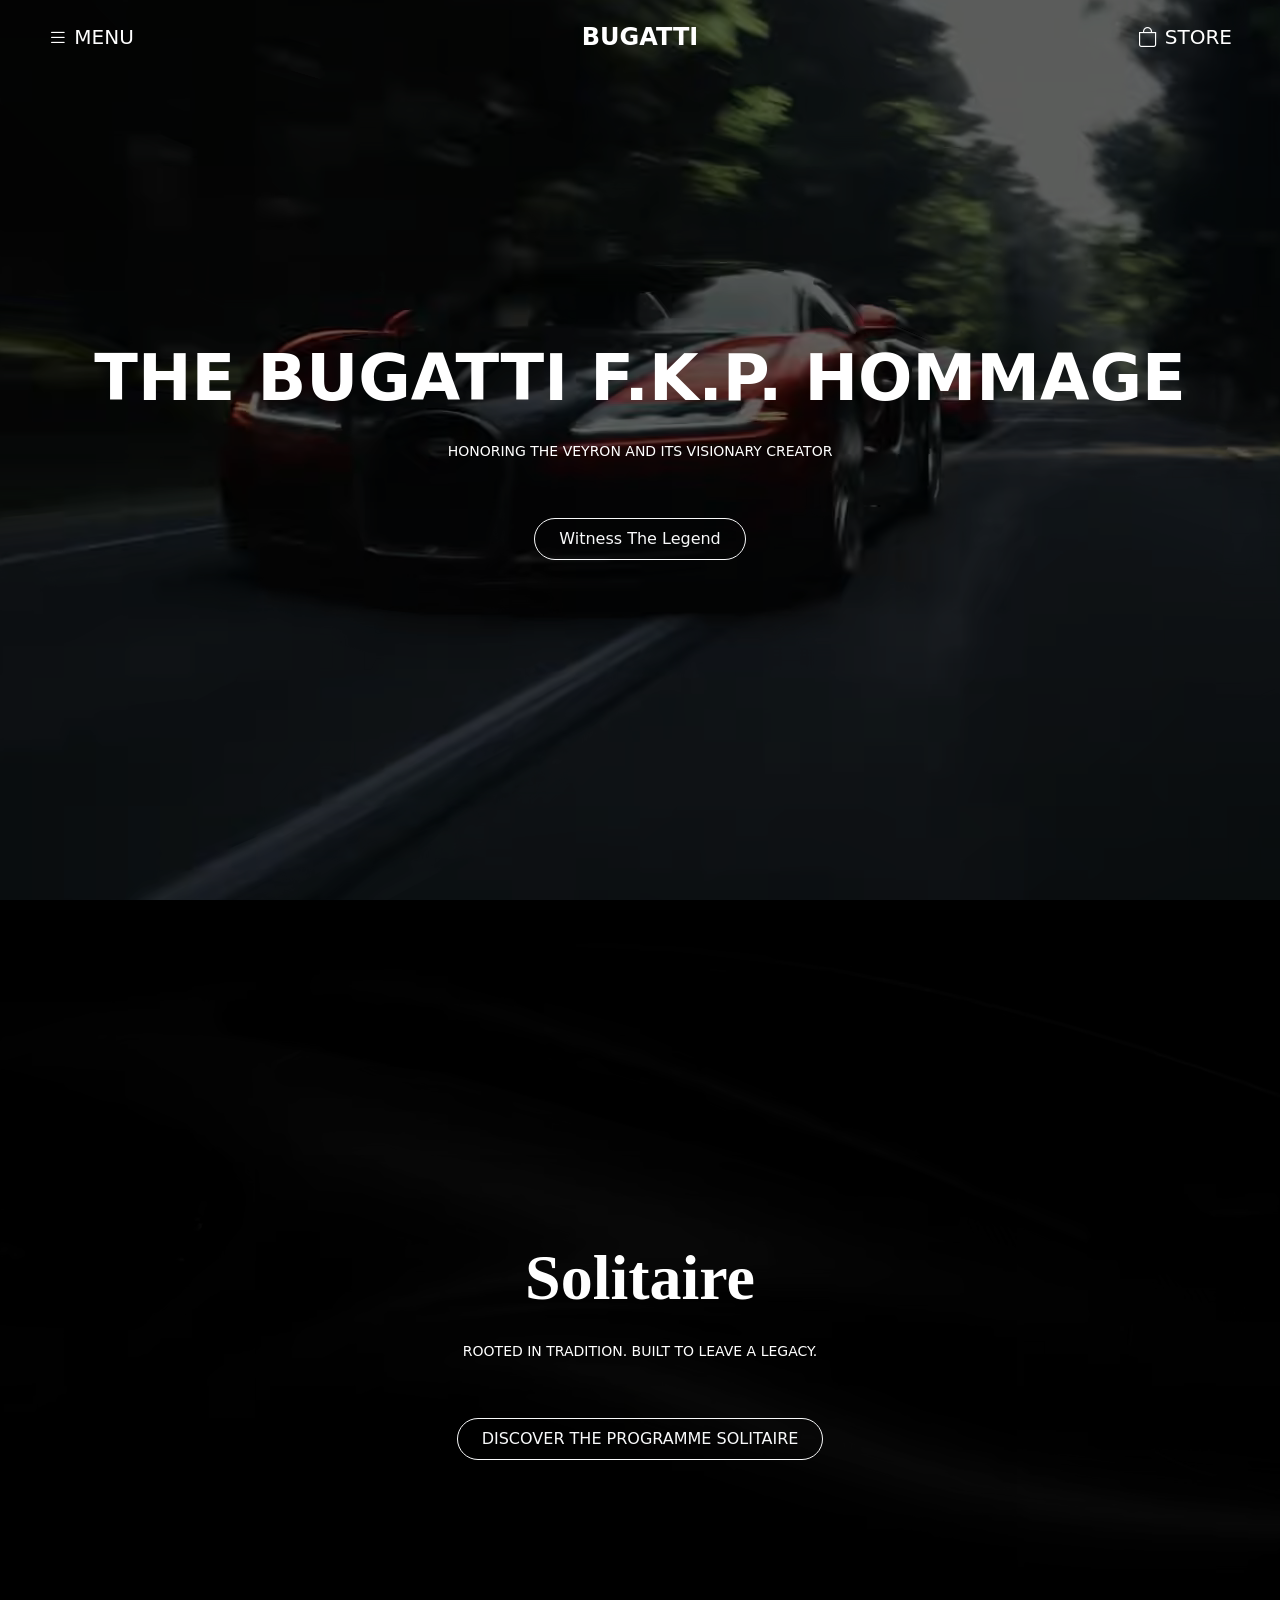
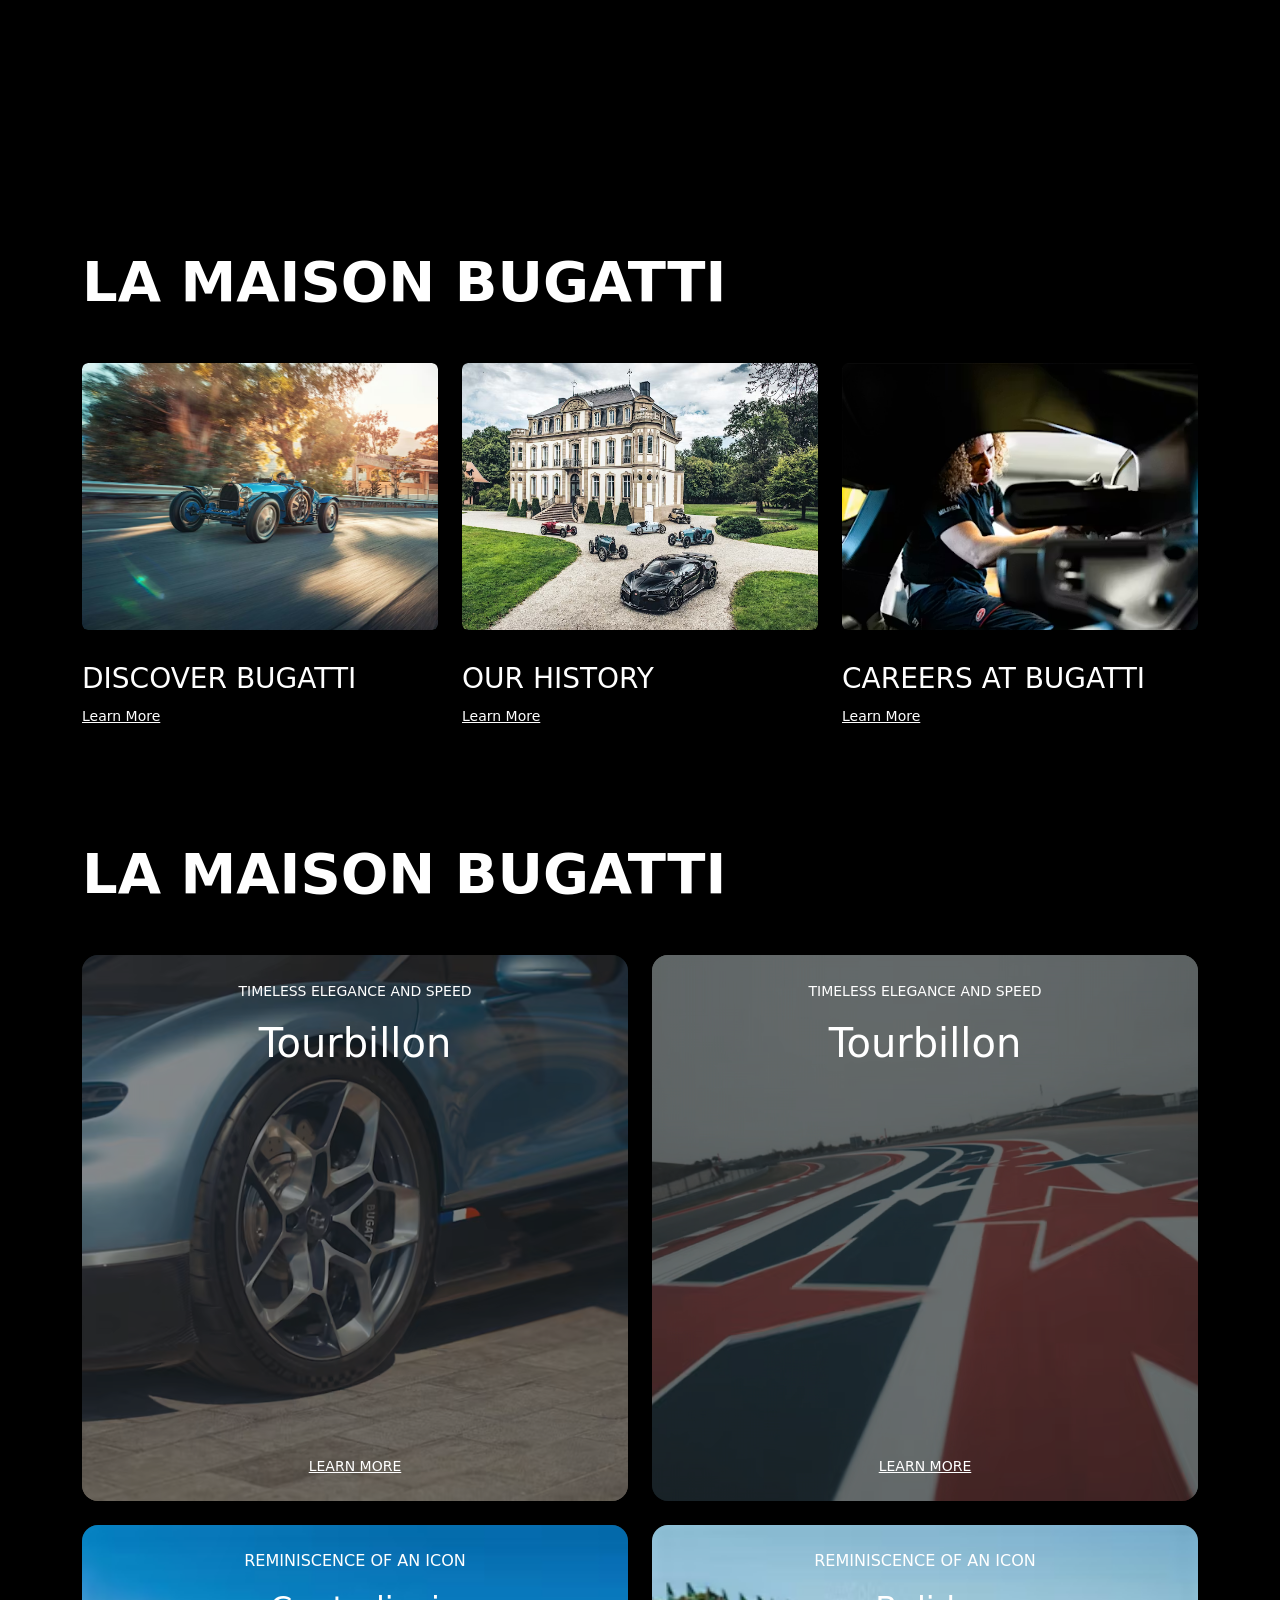
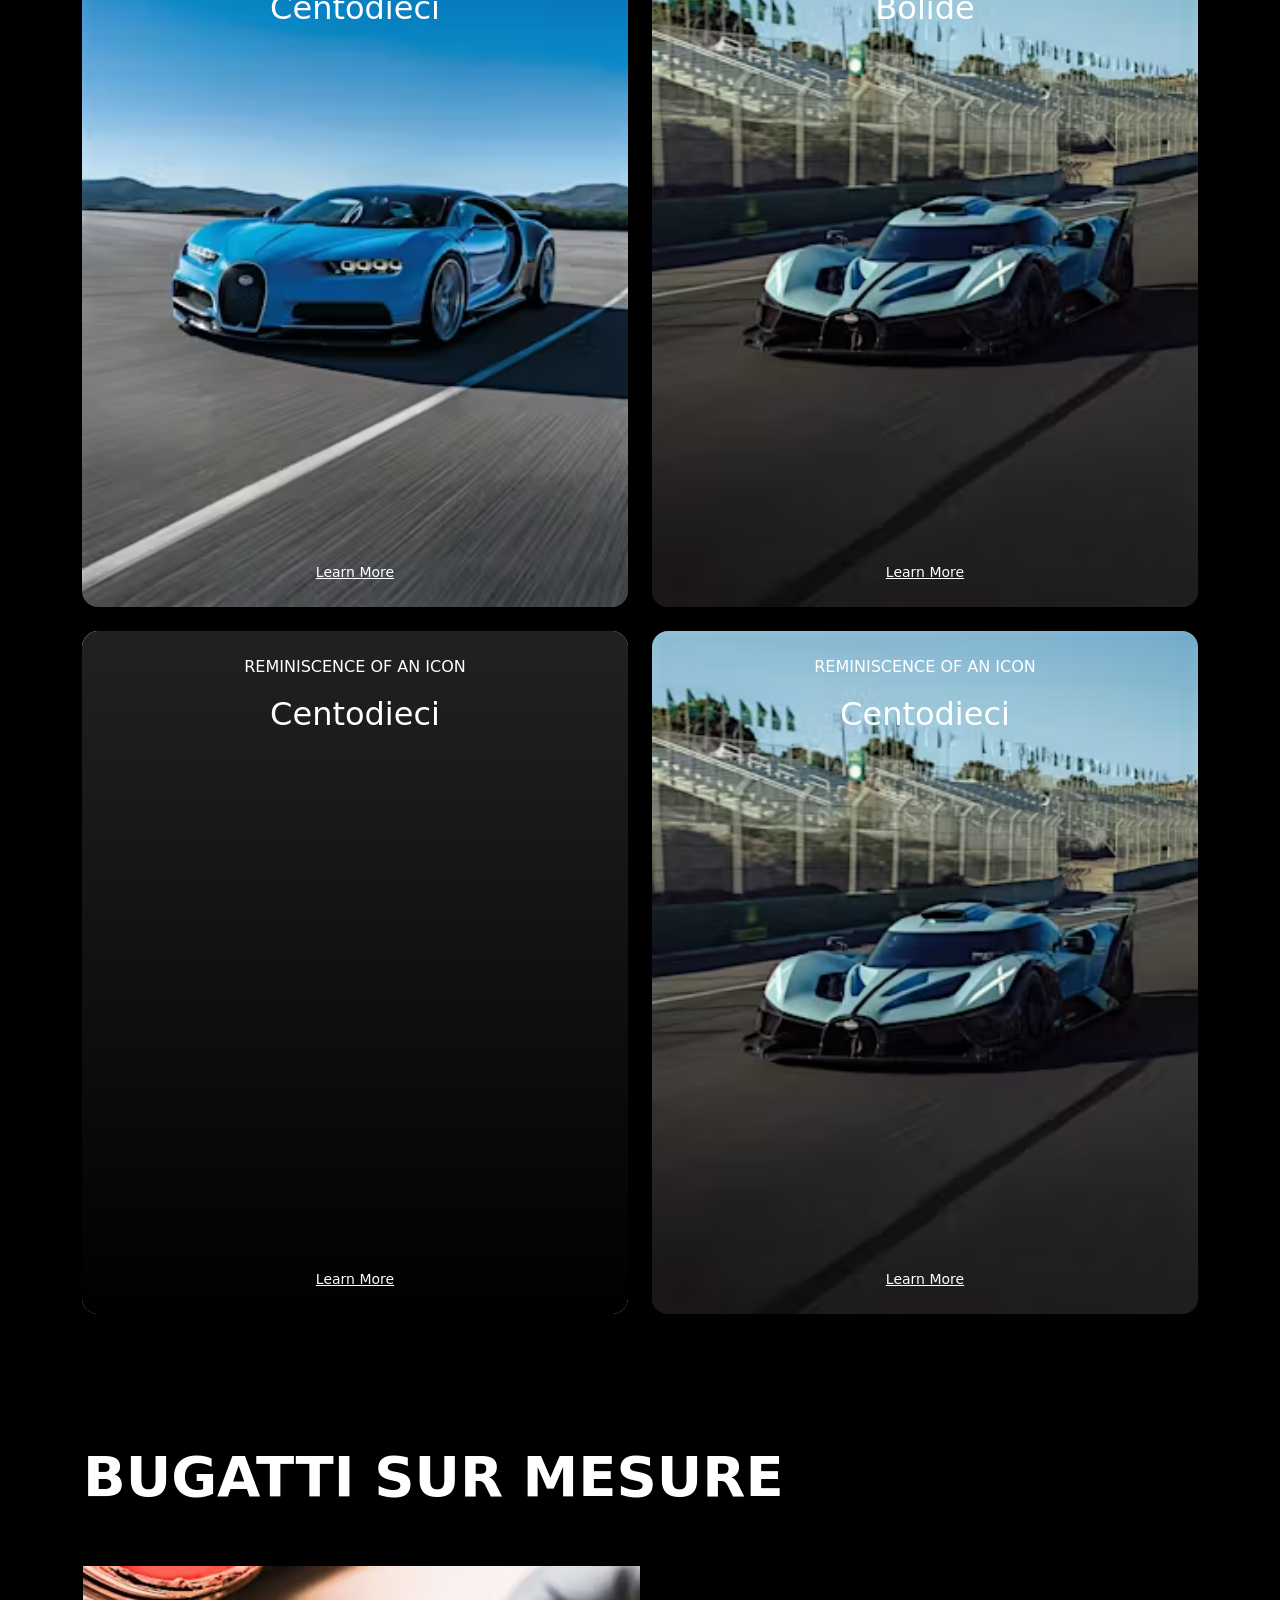
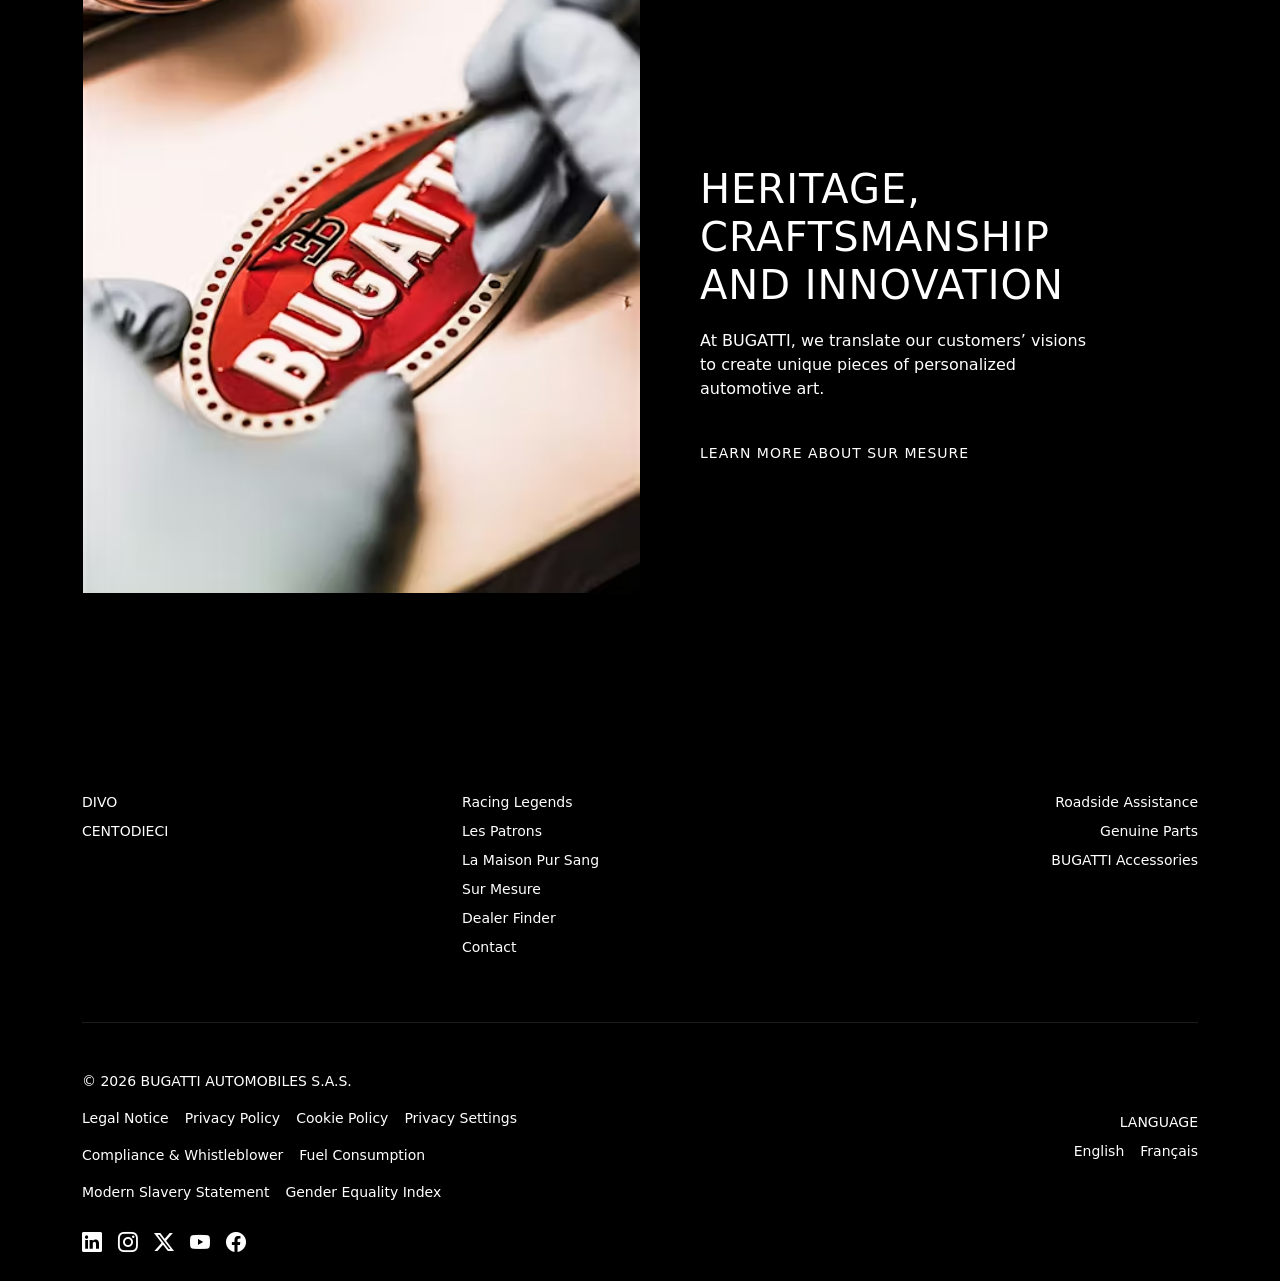
==== index.html @ b7d9c445 "mapping a webpage into main website logo" ====
<!DOCTYPE html>
<html lang="en">

<head>
    <meta charset="UTF-8">
    <title>Hero Video</title>
    <meta name="viewport" content="width=device-width, initial-scale=1">
    <link rel="stylesheet" href="style.css">

    <!-- Bootstrap 5 CSS -->
    <link href="https://cdn.jsdelivr.net/npm/bootstrap@5.3.2/dist/css/bootstrap.min.css" rel="stylesheet">
    <link rel="stylesheet" href="https://cdn.jsdelivr.net/npm/bootstrap-icons@1.13.1/font/bootstrap-icons.min.css">
</head>

<body style="background-color: #000000;">

    <!-- Navbar -->


    <nav class="navbar navbar-dark bg-transparent position-absolute top-0 start-0 w-100 z-3 px-4 py-3">

        <div class="container-fluid d-flex align-items-center justify-content-between">


            <div>
                <button class="btn btn-outline text-white fs-5" data-bs-toggle="offcanvas" data-bs-target="#luxuryMenu">
                    <i class="bi bi-list"></i> MENU
                </button>
            </div>
            <div class="offcanvas offcanvas-start w-100" tabindex="-1" id="luxuryMenu">

                <div class="offcanvas-header">
                    <h5 class="offcanvas-title"></h5>
                    <button type="button" class="btn-close" data-bs-dismiss="offcanvas"></button>
                </div>

                <div class="offcanvas-body p-0">
                    <div class="container-fluid">
                        <div class="row vh-100">

                            <!-- LEFT SIDE -->
                            <div class="col-lg-4 bg-light p-5">

                                <small class="text-muted text-uppercase">Hyper Sports Cars</small>
                                <div class="mt-3">
                                    <a href="#" class="d-block fs-5 text-dark text-decoration-none mb-2">
                                        Current Models
                                    </a>
                                    <a href="#" class="d-block fs-5 text-dark text-decoration-none mb-2">
                                        Contemporary Models
                                    </a>
                                    <a href="#" class="d-block fs-5 text-dark text-decoration-none">
                                        Classic Icons
                                    </a>
                                </div>

                                <small class="text-muted text-uppercase mt-5 d-block">
                                    La Marque
                                </small>
                                <div class="mt-3">
                                    <a href="#" class="d-block fs-5 text-dark text-decoration-none mb-2">
                                        Company
                                    </a>
                                    <a href="#" class="d-block fs-5 text-dark text-decoration-none mb-2">
                                        Careers
                                    </a>
                                    <a href="#" class="d-block fs-5 text-dark text-decoration-none">
                                        Newsroom
                                    </a>
                                </div>

                            </div>

                            <!-- RIGHT SIDE -->
                            <div class="col-lg-7 p-5 bg-dark text-white">

                                <div class="card bg-dark text-white border-0 mb-4">
                                    <img src="https://images.unsplash.com/photo-1614200179396-2bdb77ebf81b"
                                        class="card-img" alt="Car">
                                    <div class="card-img-overlay d-flex align-items-end">
                                        <h2 class="fw-light">TOURBILLON</h2>
                                    </div>
                                </div>

                                <div class="card bg-dark text-white border-0">
                                    <img src="https://images.unsplash.com/photo-1603584173870-7f23fdae1b7a"
                                        class="card-img" alt="Car">
                                    <div class="card-img-overlay d-flex align-items-end">
                                        <h2 class="fw-light">W16 MISTRAL</h2>
                                    </div>
                                </div>

                            </div>

                        </div>
                    </div>
                </div>
            </div>


            <div class="position-absolute start-50 translate-middle-x">
                <a class="navbar-brand text-white fw-bold fs-4 m-0" href="#">
                    BUGATTI
                </a>
            </div>


            <div>
                <button class="btn btn-outline text-white text-uppercase fs-5">
                    <i class="bi bi-bag"></i> Store
                </button>
            </div>

        </div>

    </nav>




    <!-- Hero Section -->
    <div class="position-relative vh-100 overflow-hidden">

        <!-- Video -->
        <video autoplay muted loop playsinline
            class="position-absolute top-50 start-50 translate-middle min-vw-100 min-vh-100 object-fit-cover">
            <source src="content/Hero Videos/fkp-hommage-launchfilm-moodcut-driving-landscape.mp4" type="video/mp4">
        </video>

        <!-- section overlay -->
        <div class="position-absolute top-0 start-0 w-100 h-100" style="background-color: rgba(0, 0, 0, 0.579);"></div>

        <!-- Content -->
        <div class="container position-relative z-2 h-100 d-flex flex-column 
              justify-content-center align-items-center text-center text-white">

            <h1 class="display-3 fw-semibold">THE BUGATTI F.K.P. HOMMAGE</h1>
            <p class="text-uppercase small mt-3">Honoring the VEYRON and its visionary Creator</p>
            <p></p>

            <a href="#" class="btn btn-outline-light rounded-pill px-4 py-2 mt-4">
                Witness The Legend
            </a>

        </div>

    </div>

    <!-- second hero section and discover luxury super cars section -->

    <div class="position-relative vh-100 overflow-hidden">

        <!-- Video -->
        <video autoplay muted loop playsinline
            class="position-absolute top-50 start-50 translate-middle min-vw-100 min-vh-100 object-fit-cover">
            <source src="content/Hero Videos/secend-hero-video.mp4" type="video/mp4">
        </video>


        <div class="position-absolute top-0 start-0 w-100 h-100" style="background-color: rgba(0, 0, 0, 0.65);"></div>

        <!-- Content -->
        <div class="container position-relative z-2 h-100 d-flex flex-column 
              justify-content-center align-items-center text-center text-white">

            <h1 class="display-3 fw-semibold f-romnia20 discover-section">Solitaire</h1>
            <p class="text-uppercase small mt-3">ROOTED IN TRADITION. BUILT TO LEAVE A LEGACY.</p>
            <p></p>

            <a href="#" class="btn btn-outline-light rounded-pill px-4 py-2 mt-4">
                DISCOVER THE PROGRAMME SOLITAIRE
            </a>

        </div>

    </div>


    <!-- features card section -->

    <section class="bg-black text-white py-5">

        <div class="container">

            <!-- Section Title -->
            <div class="mb-5">
                <h1 class="display-4 text-uppercase fw-semibold fw-light">
                    La Maison Bugatti
                </h1>
            </div>

            <!-- Cards Row -->
            <div class="row g-4">

                <!-- Card 1 -->
                <div class="col-lg-4 col-md-6">
                    <div class="card bg-black text-white border-0 h-100">
                        <div class="ratio ratio-4x3 rounded overflow-hidden">

                            <img src="content/image/01 card image BUGATTI_Type 35 Making of a Champion_edit.avif"
                                class="card-img-top rounded" alt="Discover">
                        </div>

                        <div class="card-body px-0">
                            <h3 class="text-uppercase fw-light mt-3">
                                Discover Bugatti
                            </h3>
                            <a href="#" class="text-white text-decoration-underline small">
                                Learn More
                            </a>
                        </div>

                    </div>
                </div>

                <!-- Card 2 -->
                <div class="col-lg-4 col-md-6">
                    <div class="card bg-black text-white border-0 h-100">

                        <div class="ratio ratio-4x3 rounded overflow-hidden">

                            <img src="content/image/Card image02 BUGATTI-Car-Gathering.avif"
                                class="card-img-top rounded" alt="Discover">
                        </div>

                        <div class="card-body px-0">
                            <h3 class="text-uppercase fw-light mt-3">
                                Our History
                            </h3>
                            <a href="#" class="text-white text-decoration-underline small">
                                Learn More
                            </a>
                        </div>

                    </div>
                </div>

                <!-- Card 3 -->
                <div class="col-lg-4 col-md-6">
                    <div class="card bg-black text-white border-0 h-100">

                        <div class="ratio ratio-4x3 rounded overflow-hidden">

                            <img src="content/image/AB105132_Crop.avif" class="card-img-top rounded" alt="Discover">
                        </div>

                        <div class="card-body px-0">
                            <h3 class="text-uppercase fw-light mt-3">
                                Careers at Bugatti
                            </h3>
                            <a href="#" class="text-white text-decoration-underline small">
                                Learn More
                            </a>
                        </div>

                    </div>
                </div>

            </div>

        </div>

    </section>

    <!-- cars cards section -->

    <div class="container py-5">
        <div class="mb-5">
            <h1 class="display-4 text-uppercase fw-semibold text-white fw-light">
                La Maison Bugatti
            </h1>
        </div>

        <div class="row g-4">

            <!-- CARD 1 -->
            <div class="col-md-6 d-flex">
                <div class="video-card position-relative rounded-4 overflow-hidden w-100">

                    <!-- Video -->
                    <video autoplay muted loop playsinline class="position-absolute w-100 h-100 object-fit-cover">
                        <source src="content/Hero Videos/first videos.mp4" type="video/mp4">
                    </video>

                    <!-- Overlay -->
                    <div class="position-absolute top-0 start-0 w-100 h-100 bg-dark opacity-50"></div>

                    <!-- Content -->
                    <div class="position-relative z-2 h-100 d-flex flex-column 
                        justify-content-between align-items-center text-center p-4 text-white">

                        <div>
                            <small class="text-uppercase">Timeless Elegance And Speed</small>
                            <h2 class="display-6 fw-light mt-3">Tourbillon</h2>
                        </div>

                        <a href="#" class="text-white text-uppercase small text-decoration-underline">
                            Learn More
                        </a>
                    </div>
                </div>
            </div>


            <!-- CARD 2 -->
            <div class="col-md-6 d-flex">
                <div class="video-card position-relative rounded-4 overflow-hidden w-100">

                    <video autoplay muted loop playsinline class="position-absolute w-100 h-100 object-fit-cover">
                        <source src="content/Hero Videos/2025-model-teaser-videos-bolide_720.mp4" type="video/mp4">
                    </video>

                    <div class="position-absolute top-0 start-0 w-100 h-100 bg-dark opacity-50"></div>

                    <div class="position-relative z-2 h-100 d-flex flex-column 
                        justify-content-between align-items-center text-center p-4 text-white">

                        <div>
                            <small class="text-uppercase">Timeless Elegance And Speed</small>
                            <h2 class="display-6 fw-light mt-3">Tourbillon</h2>
                        </div>

                        <a href="#" class="text-white text-uppercase small text-decoration-underline">
                            Learn More
                        </a>
                    </div>
                </div>
            </div>


            <!-- CARD 3 -->
            <div class="col-md-6 d-flex">
                <div class="card bg-dark text-white border-0 rounded-4 overflow-hidden h-100 w-100">
                    <img src="content/image/bugatti-chiron-card-02.avif" class="card-img object-fit-cover" alt="">
                    <div class="card-img-overlay d-flex flex-column justify-content-between text-center p-4">
                        <div>
                            <a class="text-decoration-none text-uppercase text-white" href="#">
                                Reminiscence Of An Icon
                            </a>
                            <h2 class="mt-3">Centodieci</h2>
                        </div>

                        <a href="#" class="text-white text-decoration-underline small">
                            Learn More
                        </a>
                    </div>
                </div>
            </div>


            <!-- CARD 4 -->
            <div class="col-md-6 d-flex">
                <div class="card bg-dark text-white border-0 rounded-4 overflow-hidden h-100 w-100">
                    <img src="content/image/bugatti-bolide-card.avif" class="card-img object-fit-cover" alt="">
                    <div class="card-img-overlay d-flex flex-column justify-content-between text-center p-4">
                        <div>
                            <a class="text-decoration-none text-uppercase text-white" href="#">
                                Reminiscence Of An Icon
                            </a>
                            <h2 class="mt-3">Bolide</h2>
                        </div>

                        <a href="#" class="text-white text-decoration-underline small">
                            Learn More
                        </a>
                    </div>
                </div>
            </div>


            <!-- CARD 5 -->
            <div class="col-md-6 d-flex">
                <div class="card bg-dark text-white border-0 rounded-4 overflow-hidden h-100 w-100 position-relative">

                    <img src="content/image/bugatti-centodieci-card (1).avif" class="card-img object-fit-cover" alt="">

                    <!-- DARK OVERLAY -->
                    <div class="dark-overlay">

                    <div class="card-img-overlay d-flex flex-column justify-content-between text-center p-4">
                        <div>
                            <a class="text-decoration-none text-uppercase text-white" href="#">
                                Reminiscence Of An Icon
                            </a>
                            <h2 class="mt-3">Centodieci</h2>
                        </div>

                        <a href="#" class="text-white text-decoration-underline small">
                            Learn More
                        </a>
                    </div>
                    </div>

                </div>
            </div>
            <!-- CARD 6 -->
            <div class="col-md-6 d-flex">
                <div class="card bg-dark text-white border-0 rounded-4 overflow-hidden h-100 w-100">
                    <img src="content/image/bugatti-bolide-card.avif" class="card-img object-fit-cover" alt="">
                    <div class="card-img-overlay d-flex flex-column justify-content-between text-center p-4">
                        <div>
                            <a class="text-decoration-none text-uppercase text-white" href="#">
                                Reminiscence Of An Icon
                            </a>
                            <h2 class="mt-3">Centodieci</h2>
                        </div>

                        <a href="#" class="text-white text-decoration-underline small">
                            Learn More
                        </a>
                    </div>
                </div>
            </div>

        </div>
    </div>
    <section  class="sur-section">
        <div  class="container ">
            <div style="background: rgb(0, 0, 0);" class="card card-custom">
                <div class="mb-5">
                    <h1 class="display-4 text-uppercase fw-semibold text-white fw-light">
                        BUGATTI Sur Mesure
                    </h1>
                </div>
                <div class="row g-0">

                    <!-- Image Column -->
                    <div class="col-md-6">
                        <div class="image-wrapper">
                            <img src="content/image/04_bugatti_chiron_macaron.avif" alt="Bugatti Image">
                        </div>
                    </div>

                    <!-- Content Column -->
                    <div class="col-md-6 d-flex align-items-center">
                        <div class="content-area">
                            <h1>HERITAGE, <br>CRAFTSMANSHIP AND INNOVATION</h1>
                            <p>
                                At BUGATTI, we translate our customers’ visions
                                to create unique pieces of personalized automotive art.
                            </p>
                            <a href="#" class="custom-link">LEARN MORE ABOUT SUR MESURE</a>
                        </div>
                    </div>

                </div>
            </div>
        </div>
    </section>


    <footer class="bg-black text-white pt-5 pb-4">
        <div class="container">

            <!-- Top Links -->
            <div class="row gy-4">

                <!-- Column 1 -->
                <div class="col-md-4">
                    <ul class="list-unstyled small">
                        <li class="mb-2"><a href="#" class="text-white text-decoration-none">DIVO</a></li>
                        <li><a href="#" class="text-white text-decoration-none">CENTODIECI</a></li>
                    </ul>
                </div>

                <!-- Column 2 -->
                <div class="col-md-4">
                    <ul class="list-unstyled small">
                        <li class="mb-2"><a href="#" class="text-white text-decoration-none">Racing Legends</a></li>
                        <li class="mb-2"><a href="#" class="text-white text-decoration-none">Les Patrons</a></li>
                        <li class="mb-2"><a href="#" class="text-white text-decoration-none">La Maison Pur Sang</a></li>
                        <li class="mb-2"><a href="#" class="text-white text-decoration-none">Sur Mesure</a></li>
                        <li class="mb-2"><a href="#" class="text-white text-decoration-none">Dealer Finder</a></li>
                        <li><a href="#" class="text-white text-decoration-none">Contact</a></li>
                    </ul>
                </div>

                <!-- Column 3 -->
                <div class="col-md-4 text-md-end">
                    <ul class="list-unstyled small">
                        <li class="mb-2"><a href="#" class="text-white text-decoration-none">Roadside Assistance</a>
                        </li>
                        <li class="mb-2"><a href="#" class="text-white text-decoration-none">Genuine Parts</a></li>
                        <li><a href="#" class="text-white text-decoration-none">BUGATTI Accessories</a></li>
                    </ul>
                </div>

            </div>

            <!-- Divider -->
            <hr class="border-secondary my-5">

            <!-- Bottom Section -->
            <div class="row gy-4 align-items-center">

                <!-- Copyright -->
                <div class="col-md-6 small">
                    <p class="mb-3">© 2026 BUGATTI AUTOMOBILES S.A.S.</p>

                    <div class="d-flex flex-wrap gap-3">
                        <a href="#" class="text-white text-decoration-none">Legal Notice</a>
                        <a href="#" class="text-white text-decoration-none">Privacy Policy</a>
                        <a href="#" class="text-white text-decoration-none">Cookie Policy</a>
                        <a href="#" class="text-white text-decoration-none">Privacy Settings</a>
                        <a href="#" class="text-white text-decoration-none">Compliance & Whistleblower</a>
                        <a href="#" class="text-white text-decoration-none">Fuel Consumption</a>
                        <a href="#" class="text-white text-decoration-none">Modern Slavery Statement</a>
                        <a href="#" class="text-white text-decoration-none">Gender Equality Index</a>
                    </div>
                </div>

                <!-- Language -->
                <div class="col-md-6 text-md-end">
                    <p class="text-uppercase small mb-2">Language</p>
                    <div class="d-flex justify-content-md-end gap-3 small">
                        <a href="#" class="text-white text-decoration-none">English</a>
                        <a href="#" class="text-white text-decoration-none">Français</a>
                    </div>
                </div>

            </div>

            <!-- Social Icons -->
            <div class="mt-4">
                <div class="d-flex gap-3">
                    <a href="#" class="text-white fs-5"><i class="bi bi-linkedin"></i></a>
                    <a href="#" class="text-white fs-5"><i class="bi bi-instagram"></i></a>
                    <a href="#" class="text-white fs-5"><i class="bi bi-twitter-x"></i></a>
                    <a href="#" class="text-white fs-5"><i class="bi bi-youtube"></i></a>
                    <a href="#" class="text-white fs-5"><i class="bi bi-facebook"></i></a>
                </div>
            </div>

        </div>
    </footer>



    <!-- Bootstrap JavaScript cdn -->

    <script src="https://cdn.jsdelivr.net/npm/bootstrap@5.3.2/dist/js/bootstrap.bundle.min.js"></script>
</body>

</html>
---- style.css ----
* {
    margin: 0;
    padding: 0;
}

.btn-outline:hover {
    background-color: #c0c0c09c !important; /* light gray */
    /* color: #000 !important; black text */
    font-size: small;
    border: none !important; /* remove border */
}

.btn-outline a {
    border: none !important;
    font-size: small;
}

.btn-outline {
    border: none !important;
    transition: all 0.3s ease;
}

.discover-section {
    font-family: Montserrat;
}

.video-card {
    aspect-ratio: 16 / 16;
}

.object-fit-cover {
    object-fit: cover;
}


.dark-overlay {
    position: absolute;
    inset: 0;
    background: linear-gradient(to bottom,
            rgb(34, 33, 33),
            rgb(0, 0, 0));
    z-index: 1;
}

.card-img-overlay {
    z-index: 2;
}

/* featured card section style */
.video-card .bg-dark,
.dark-overlay {
    transition: opacity 0.3s ease;
}

.video-card:hover .bg-dark,
.card:hover .dark-overlay {
    opacity: 0.7;
}

.video-card video,
.card img {
    transition: transform 0.6s ease;
}

.video-card:hover video,
.card:hover img {
    transform: scale(1.1);
}


/* BUGATTI Sur Mesure Style */

.sur-section{
    padding: 80px 0;
    background: #000000 !important;
    color: #ffffff; /* Make all text white by default */
}


.card-custom {
  
    border: none;
    border-radius: 10px;
}

/* Image Wrap */
.image-wrapper {
    overflow: hidden;
    height: 90%;
}

.image-wrapper img {
    width: 100%;
    height: 100%;
    object-fit: cover;
    transition: transform 0.6s ease-in-out;
}

/* Image hover */
.image-wrapper:hover img {
    transform: scale(1.1);
}

.content-area {
    padding: 60px;
}

.content-area h1 {
    font-size: 40px;
    letter-spacing: 1px;
    margin-bottom: 20px;
    color: #ffffff; /* White heading */
}

.content-area p {
    color: #ffffff; /* White paragraph */
    margin-bottom: 40px;
    max-width: 400px;
}

.custom-link {
    color: #ffffff; /* White link */
    text-decoration: none;
    border-bottom: 1px solid #000000;
    padding-bottom: 5px;
    font-size: 14px;
    letter-spacing: 1px;
    transition: 0.3s;
}

.custom-link:hover {
    opacity: 0.7;
}

@media (max-width: 768px) {
    .content-area {
        padding: 40px;
    }
}
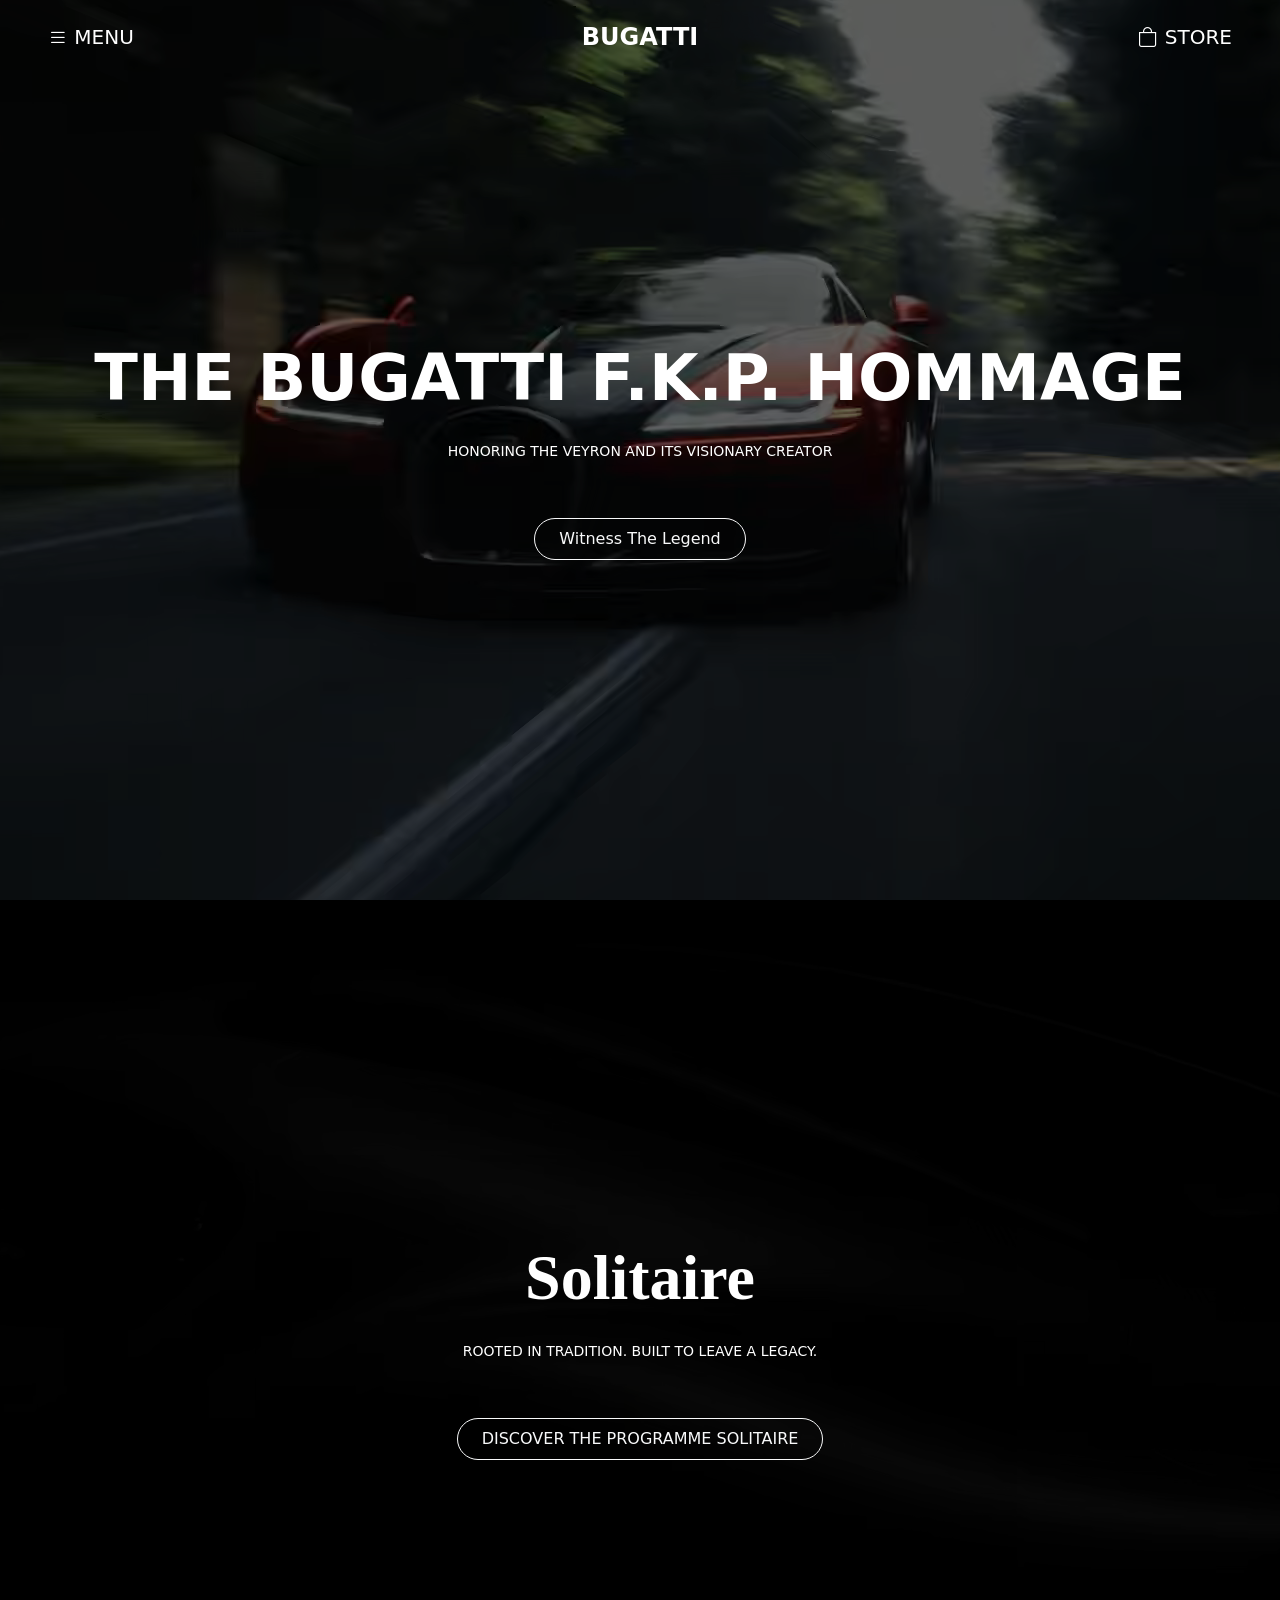
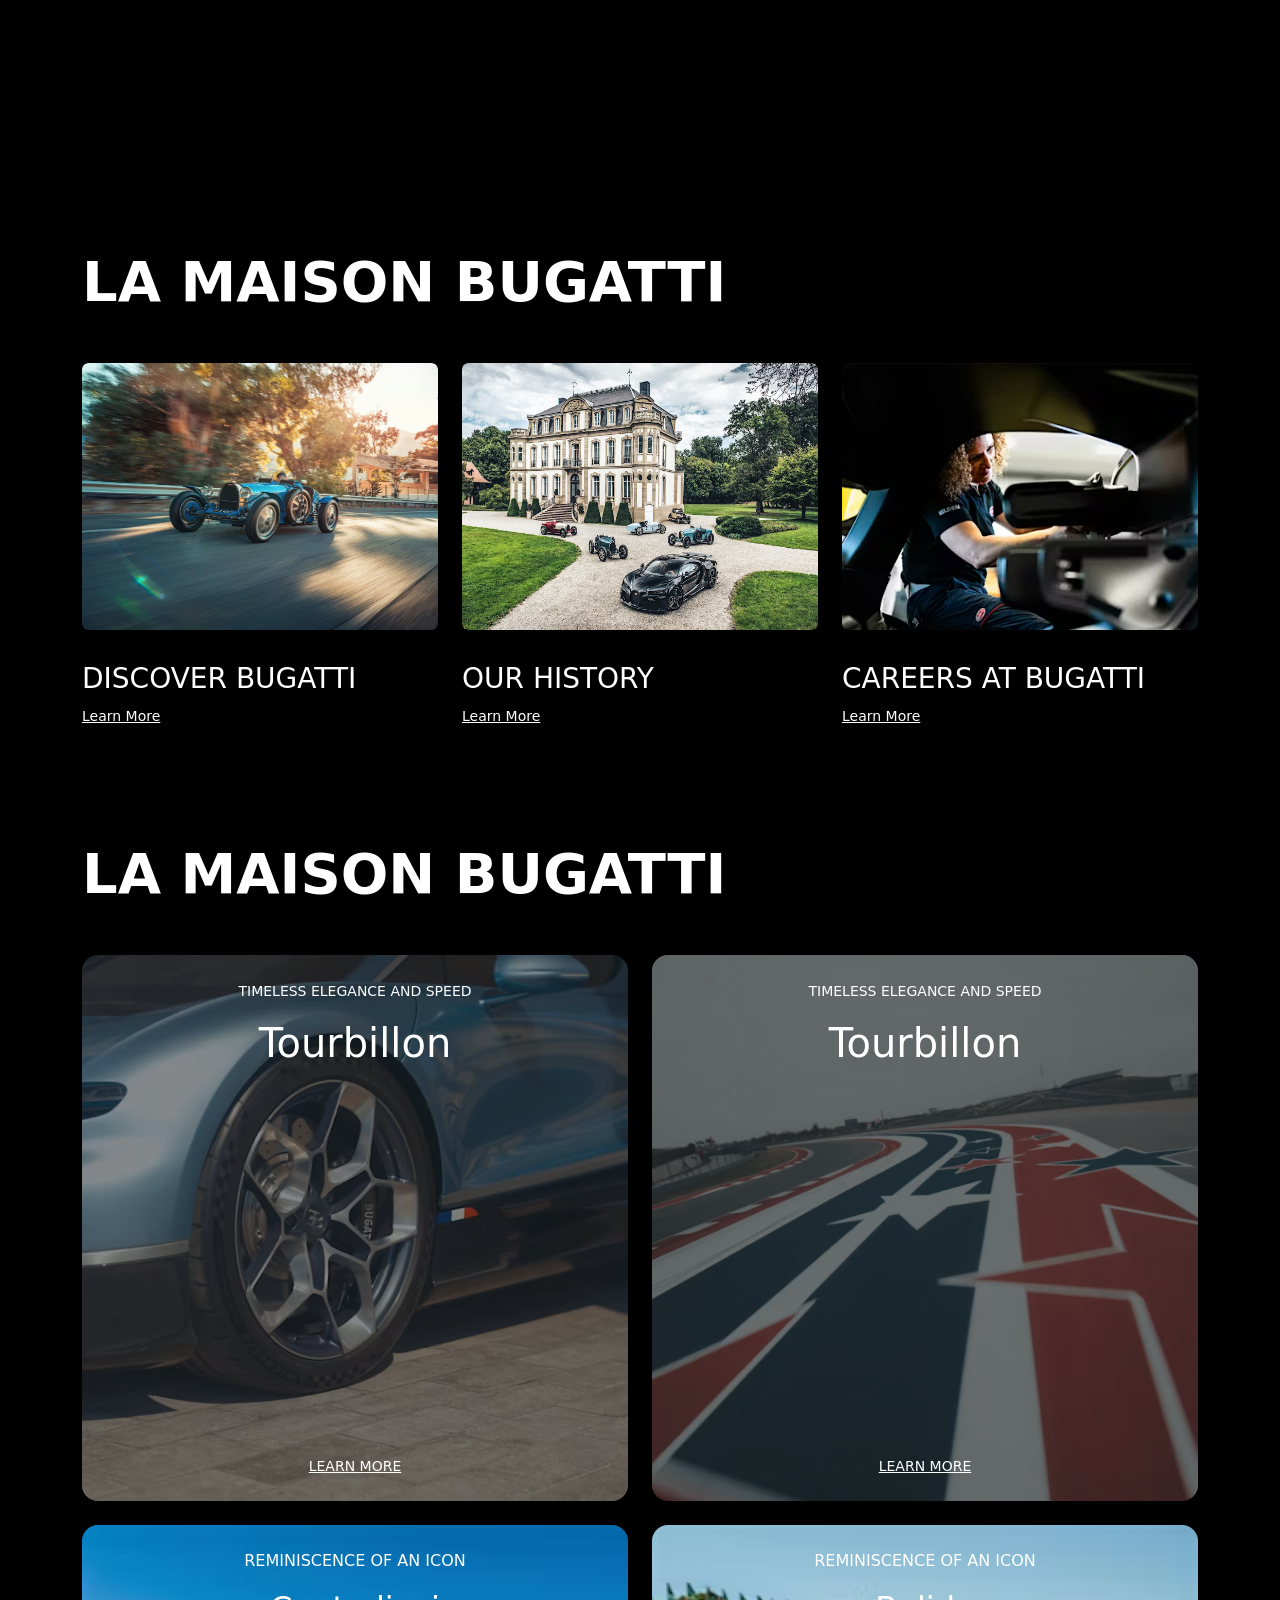
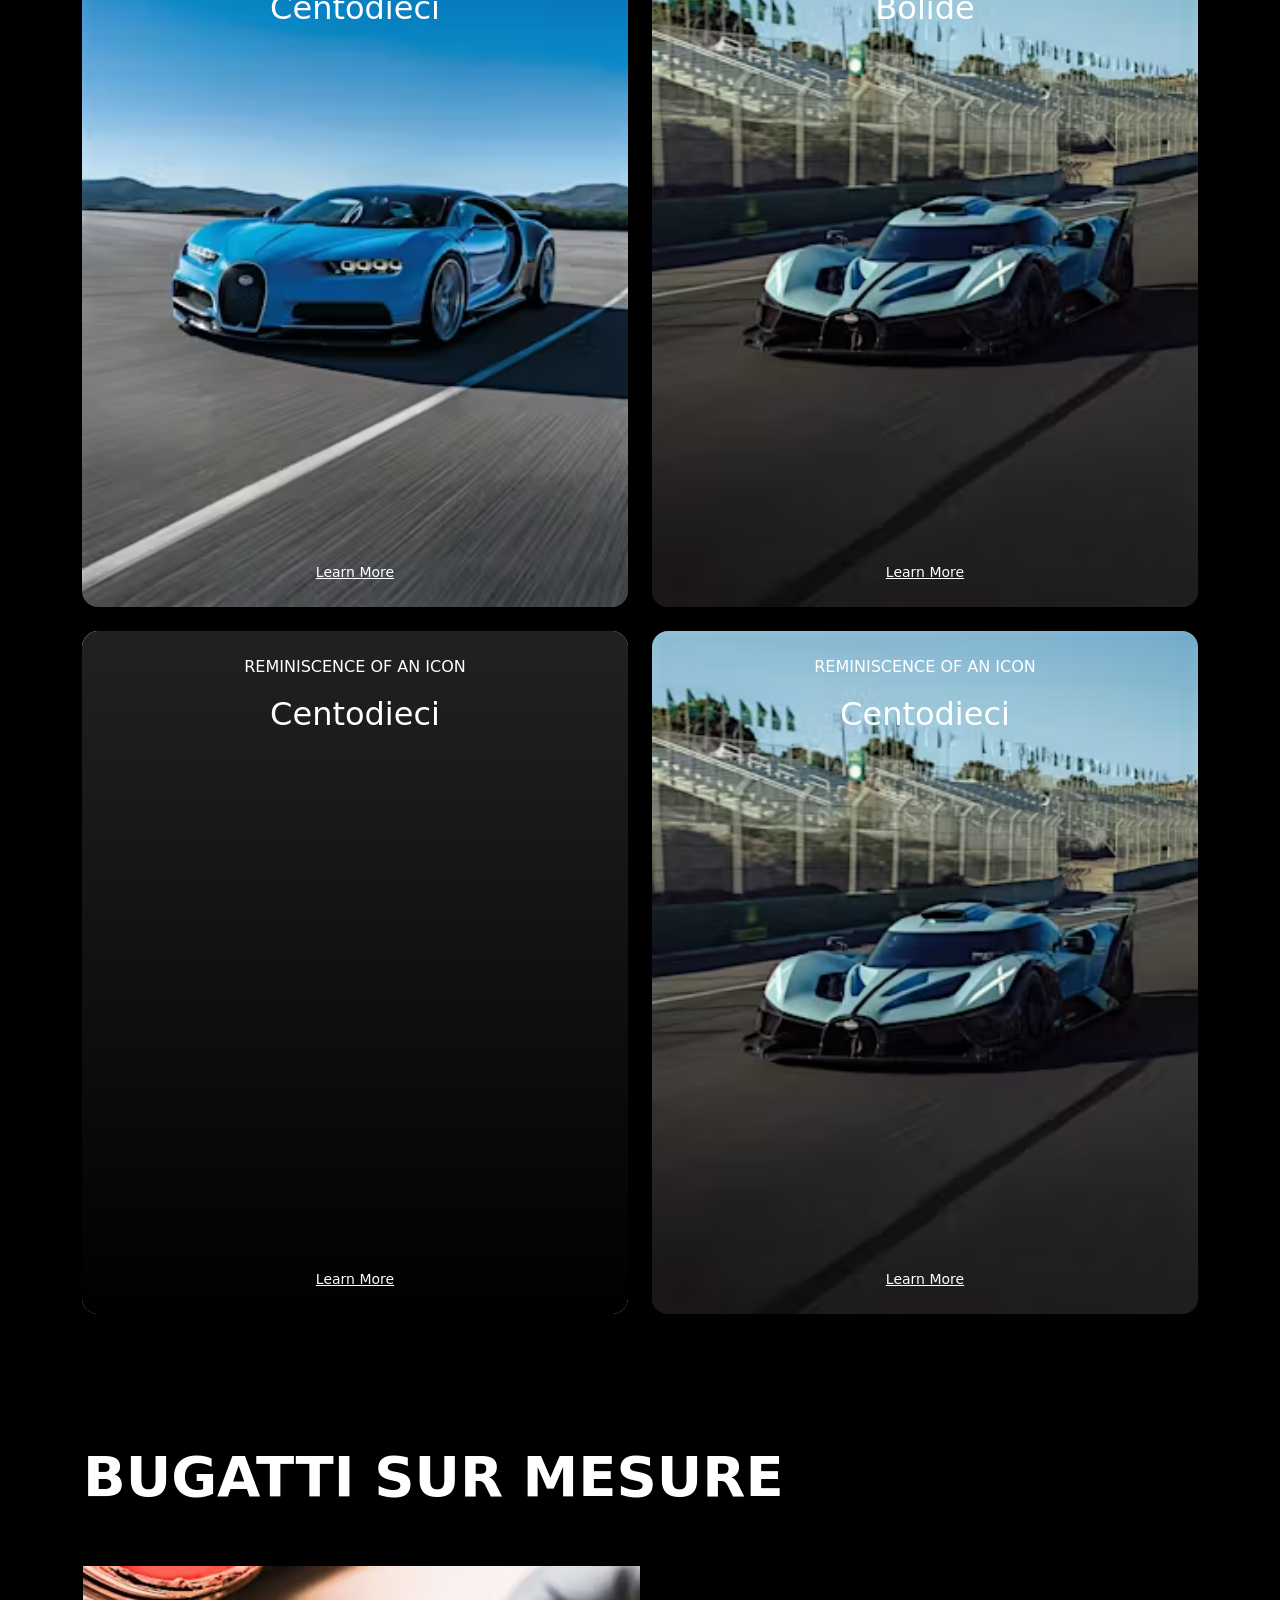
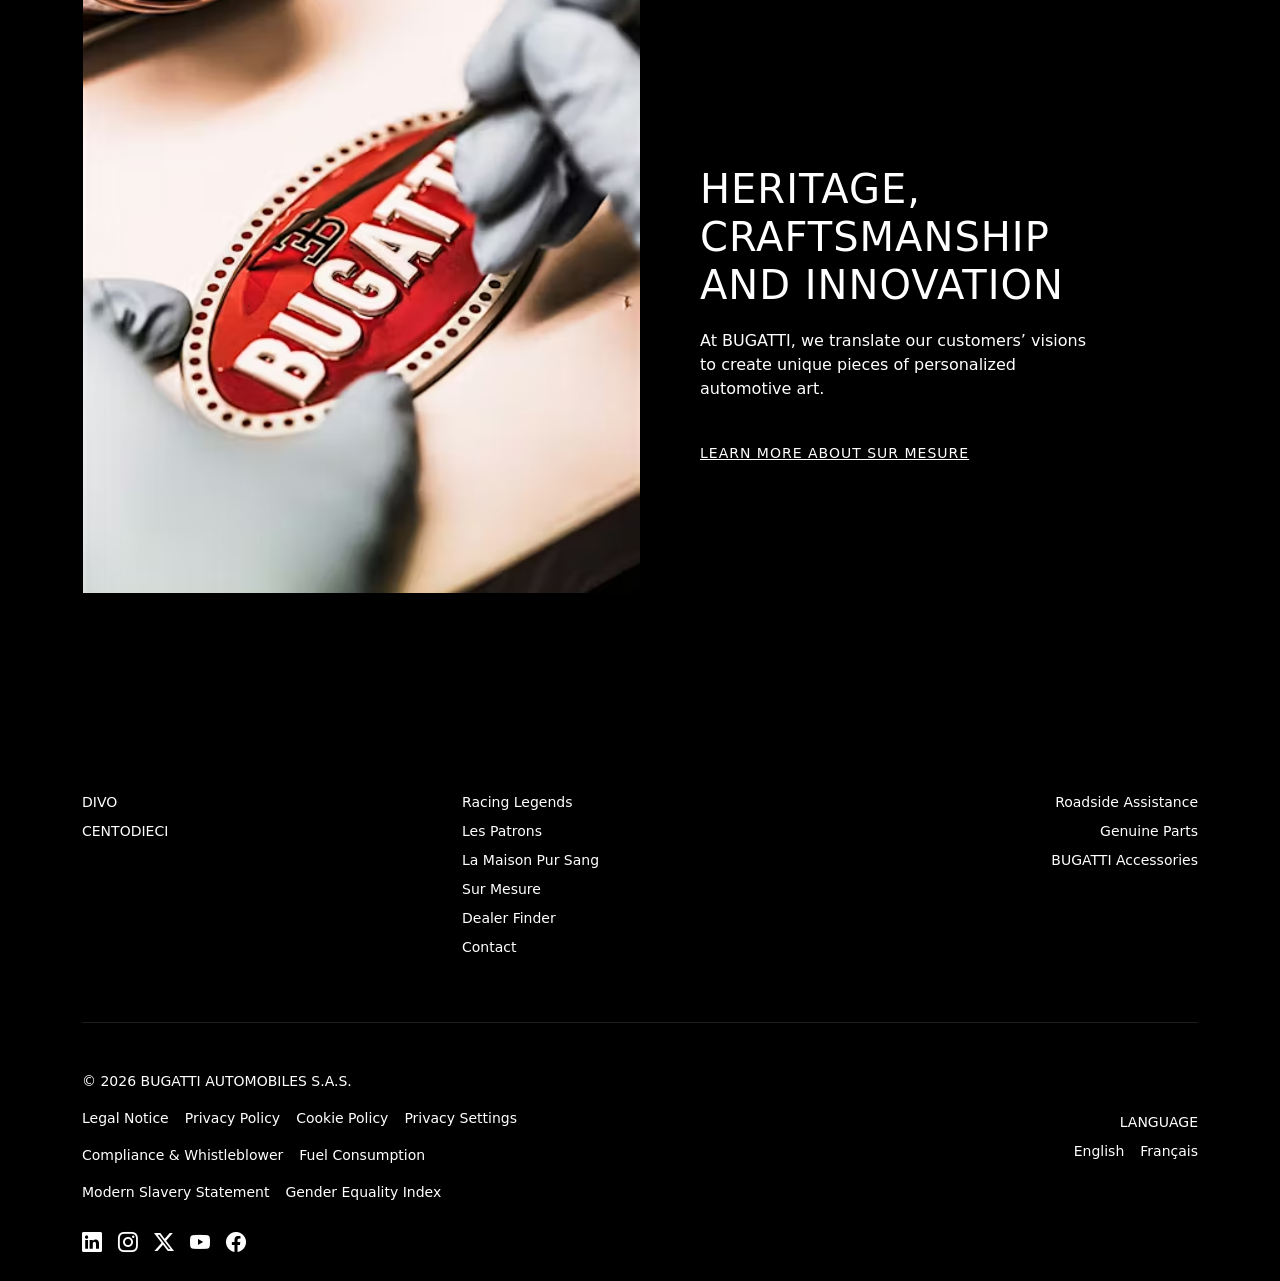
==== commit 97394cae: "update some code" ====
--- a/index.html
+++ b/index.html
@@ -131,7 +131,7 @@
         <div class="position-absolute top-0 start-0 w-100 h-100" style="background-color: rgba(0, 0, 0, 0.579);"></div>
 
         <!-- Content -->
-        <div class="container position-relative z-2 h-100 d-flex flex-column 
+        <div class="container position-relative z-2 mb-2 h-100 d-flex flex-column 
               justify-content-center align-items-center text-center text-white">
 
             <h1 class="display-3 fw-semibold">THE BUGATTI F.K.P. HOMMAGE</h1>
@@ -160,7 +160,7 @@
         <div class="position-absolute top-0 start-0 w-100 h-100" style="background-color: rgba(0, 0, 0, 0.65);"></div>
 
         <!-- Content -->
-        <div class="container position-relative z-2 h-100 d-flex flex-column 
+        <div class="container position-relative z-2 mb-2 h-100 d-flex flex-column 
               justify-content-center align-items-center text-center text-white">
 
             <h1 class="display-3 fw-semibold f-romnia20 discover-section">Solitaire</h1>
@@ -439,7 +439,7 @@
                                 At BUGATTI, we translate our customers’ visions
                                 to create unique pieces of personalized automotive art.
                             </p>
-                            <a href="#" class="custom-link">LEARN MORE ABOUT SUR MESURE</a>
+                            <a href="#" class="custom-link text-decoration-underline">LEARN MORE ABOUT SUR MESURE</a>
                         </div>
                     </div>
 
--- a/style.css
+++ b/style.css
@@ -120,7 +120,7 @@
 
 .custom-link {
     color: #ffffff; /* White link */
-    text-decoration: none;
+    text-decoration: underline;
     border-bottom: 1px solid #000000;
     padding-bottom: 5px;
     font-size: 14px;
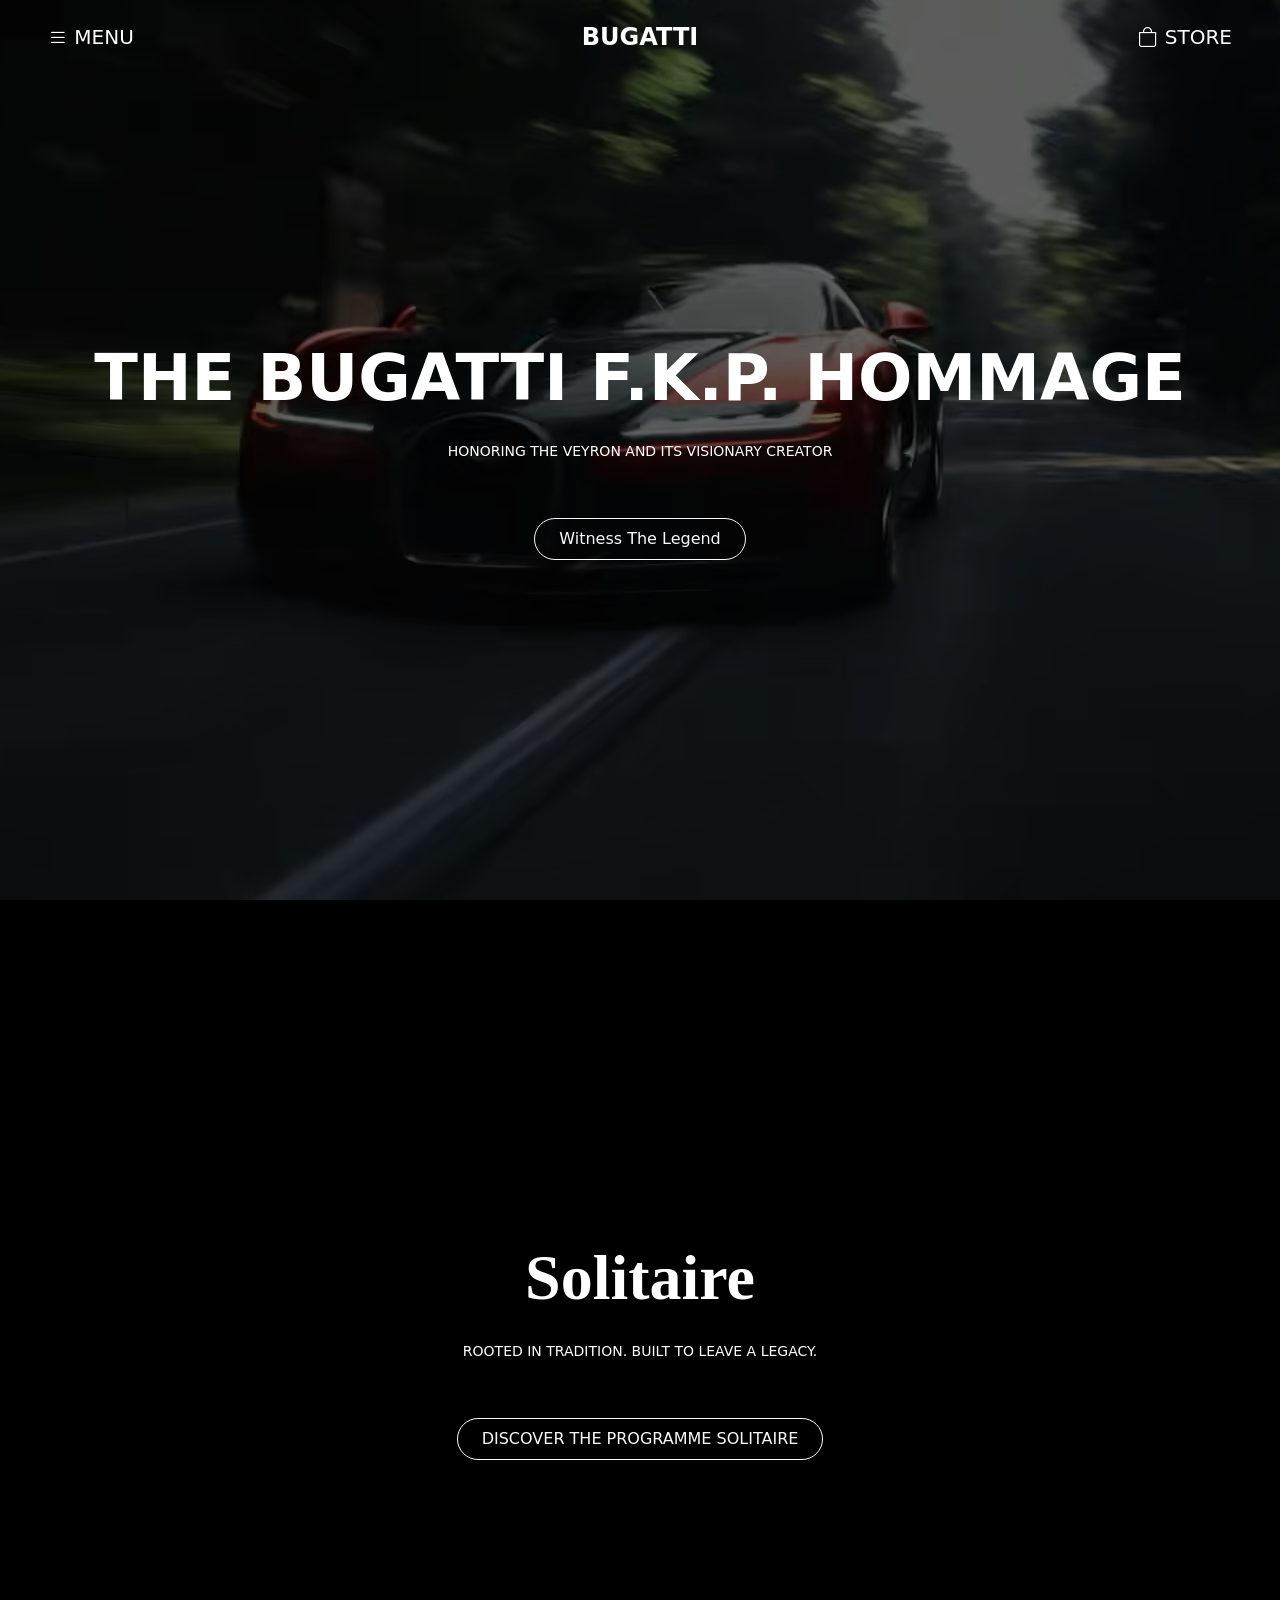
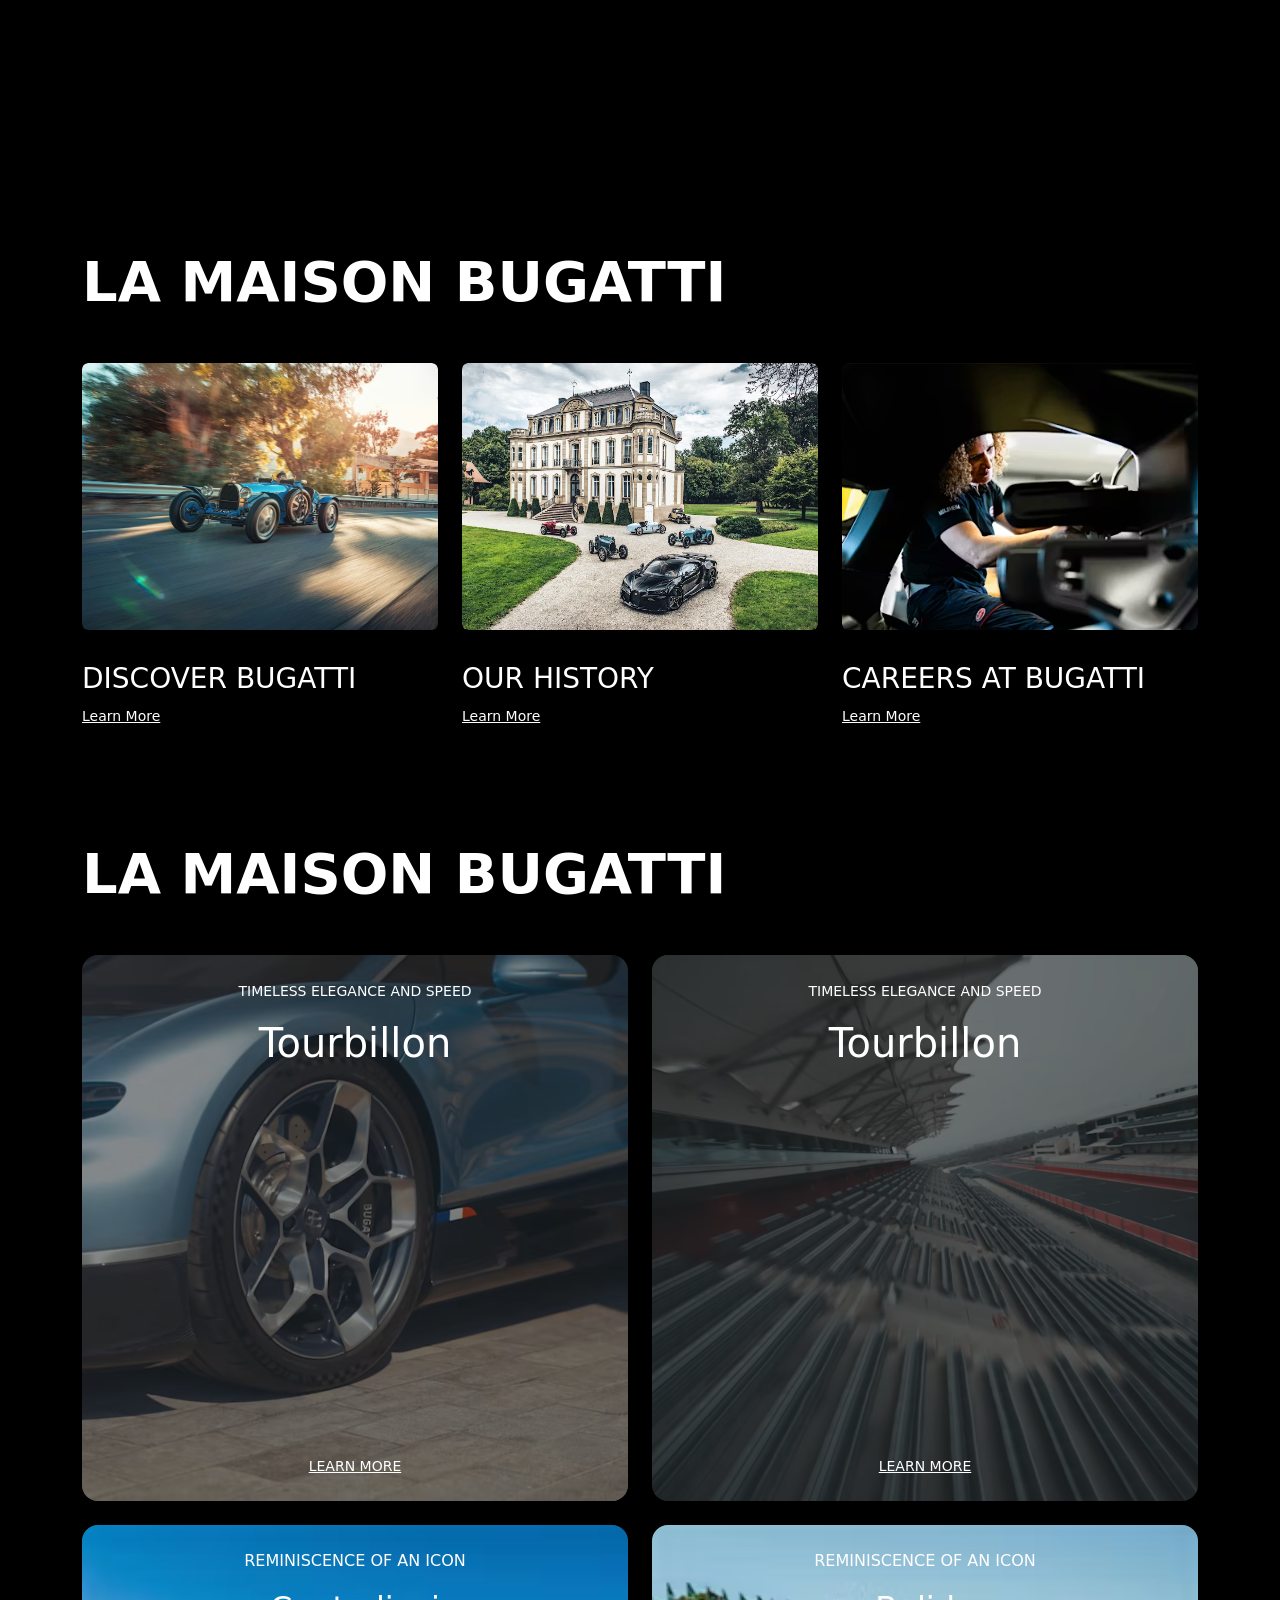
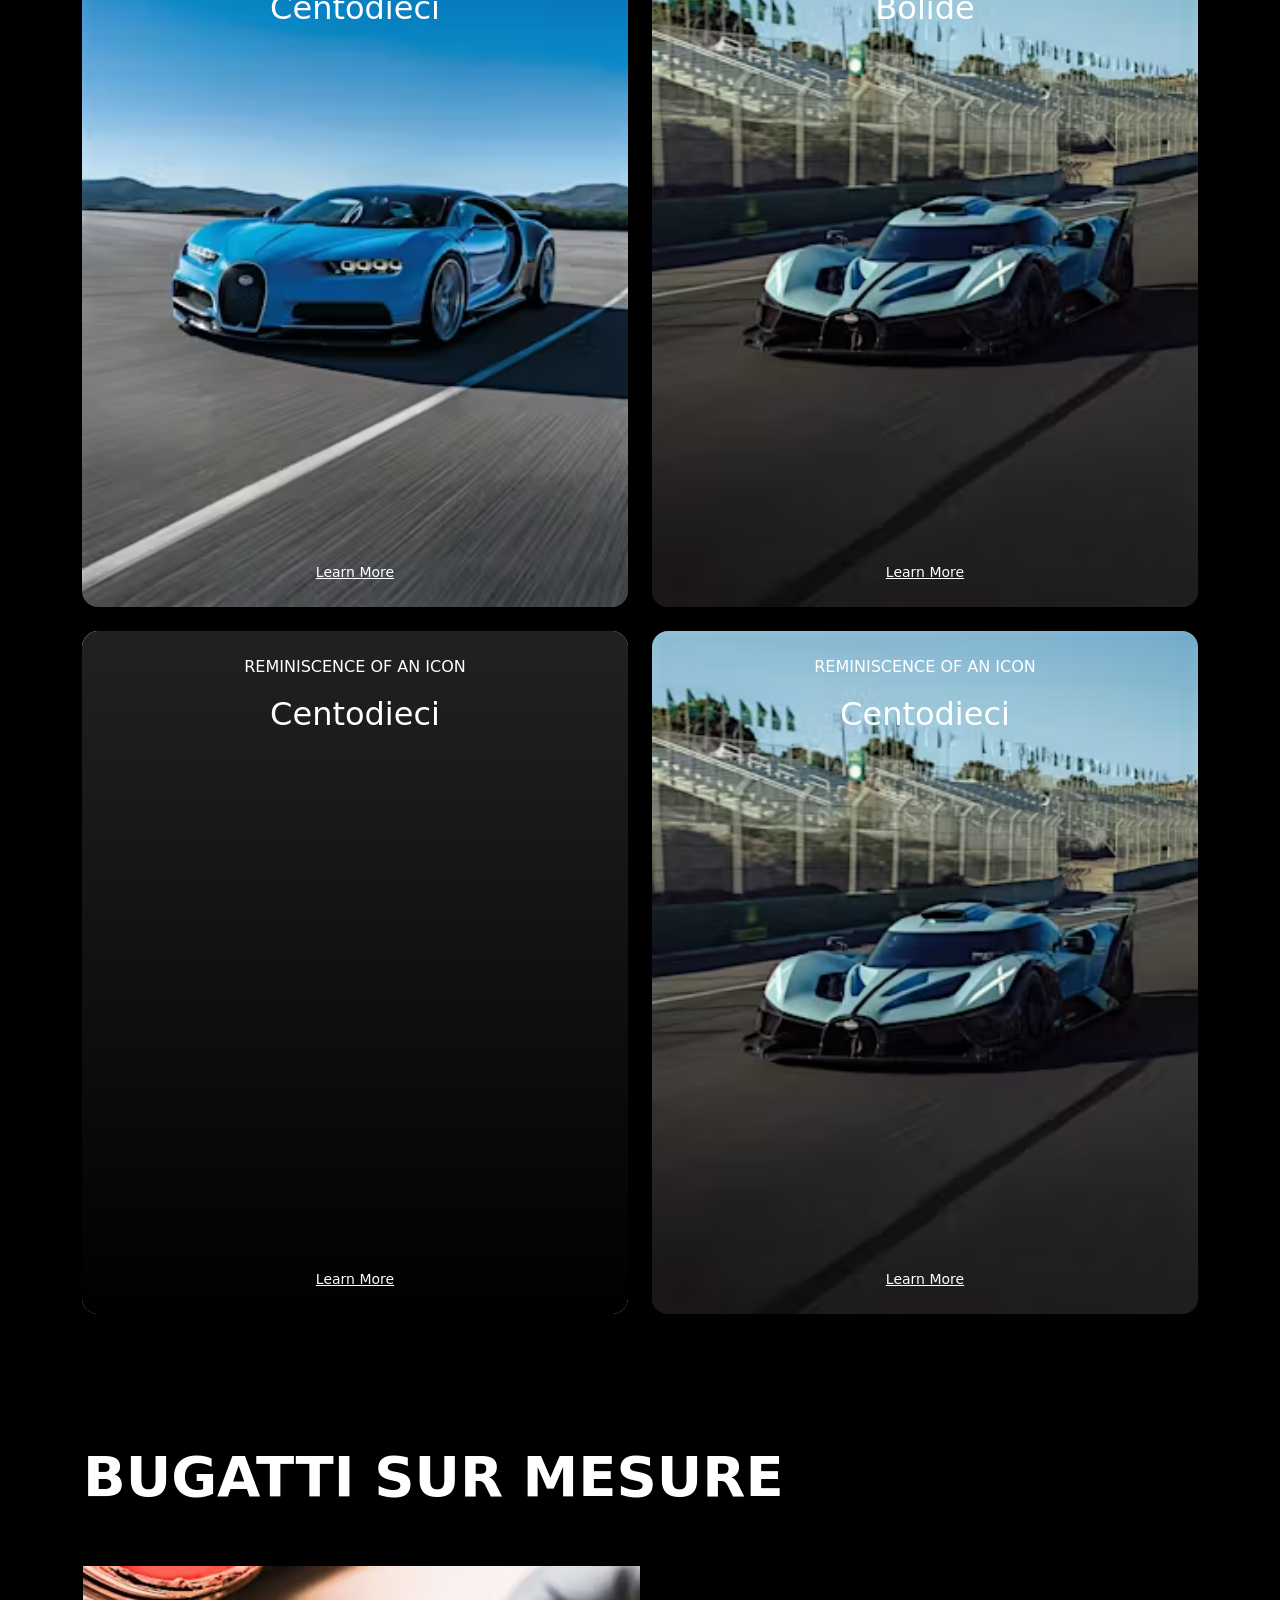
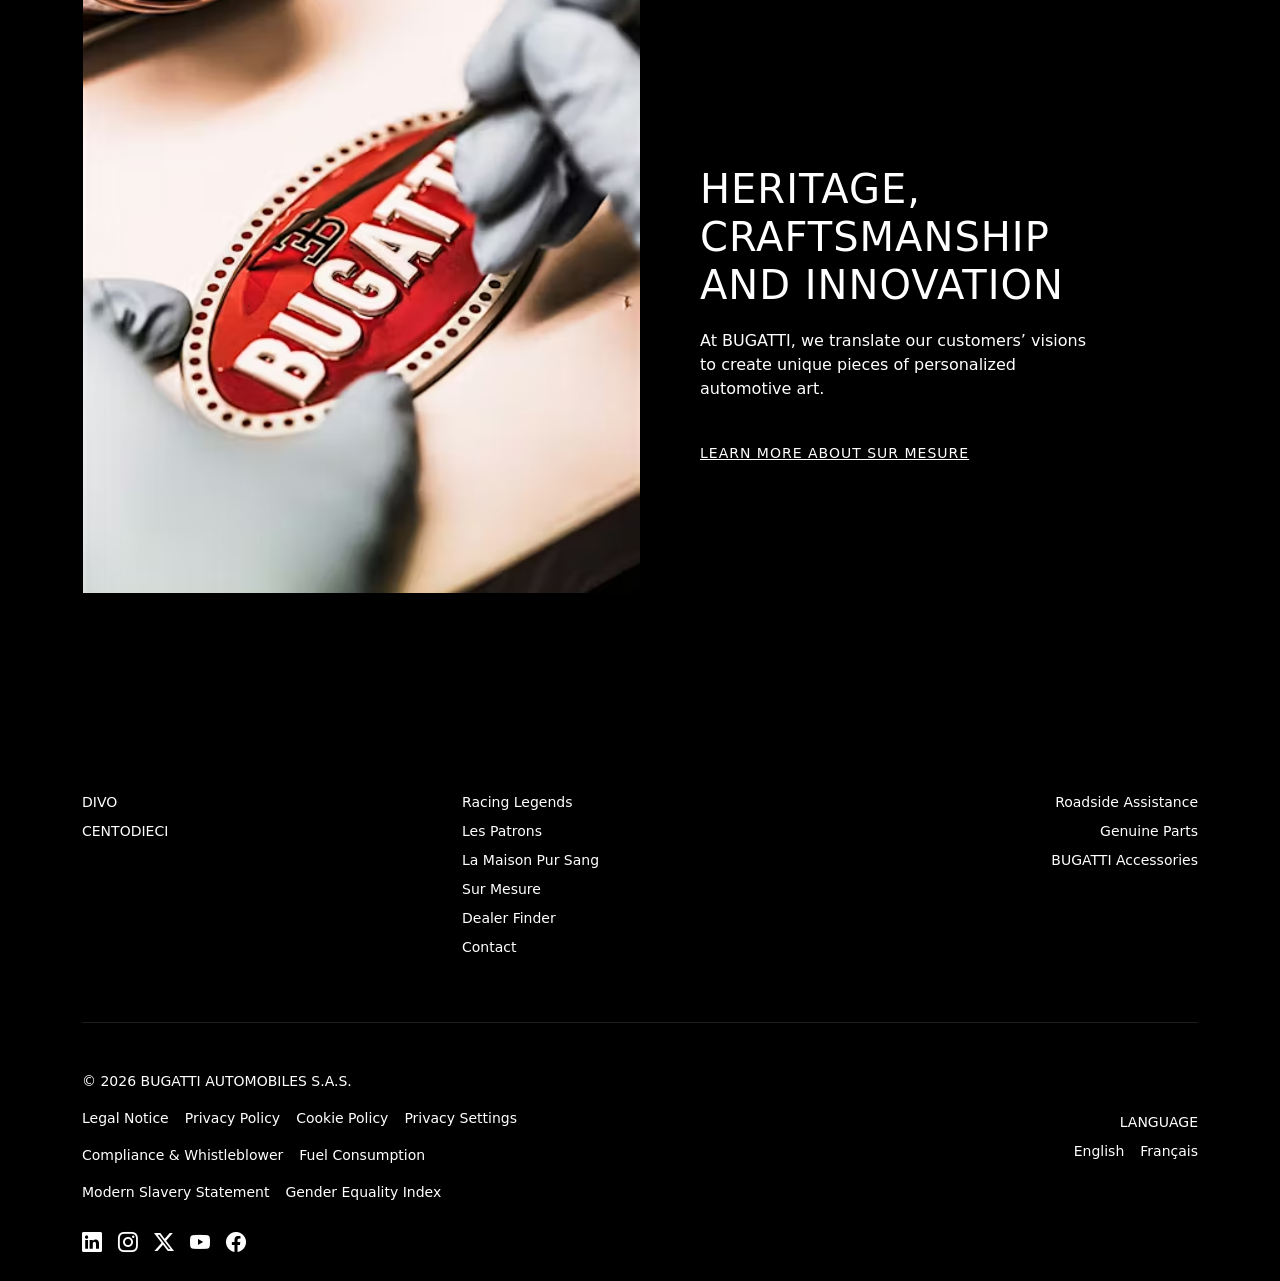
==== commit 3e3924f6: "update site title and remove unnececcery sections" ====
--- a/index.html
+++ b/index.html
@@ -138,7 +138,7 @@
             <p class="text-uppercase small mt-3">Honoring the VEYRON and its visionary Creator</p>
             <p></p>
 
-            <a href="#" class="btn btn-outline-light rounded-pill px-4 py-2 mt-4">
+            <a href="sub-index.html" class="btn btn-outline-light rounded-pill px-4 py-2 mt-4">
                 Witness The Legend
             </a>
 
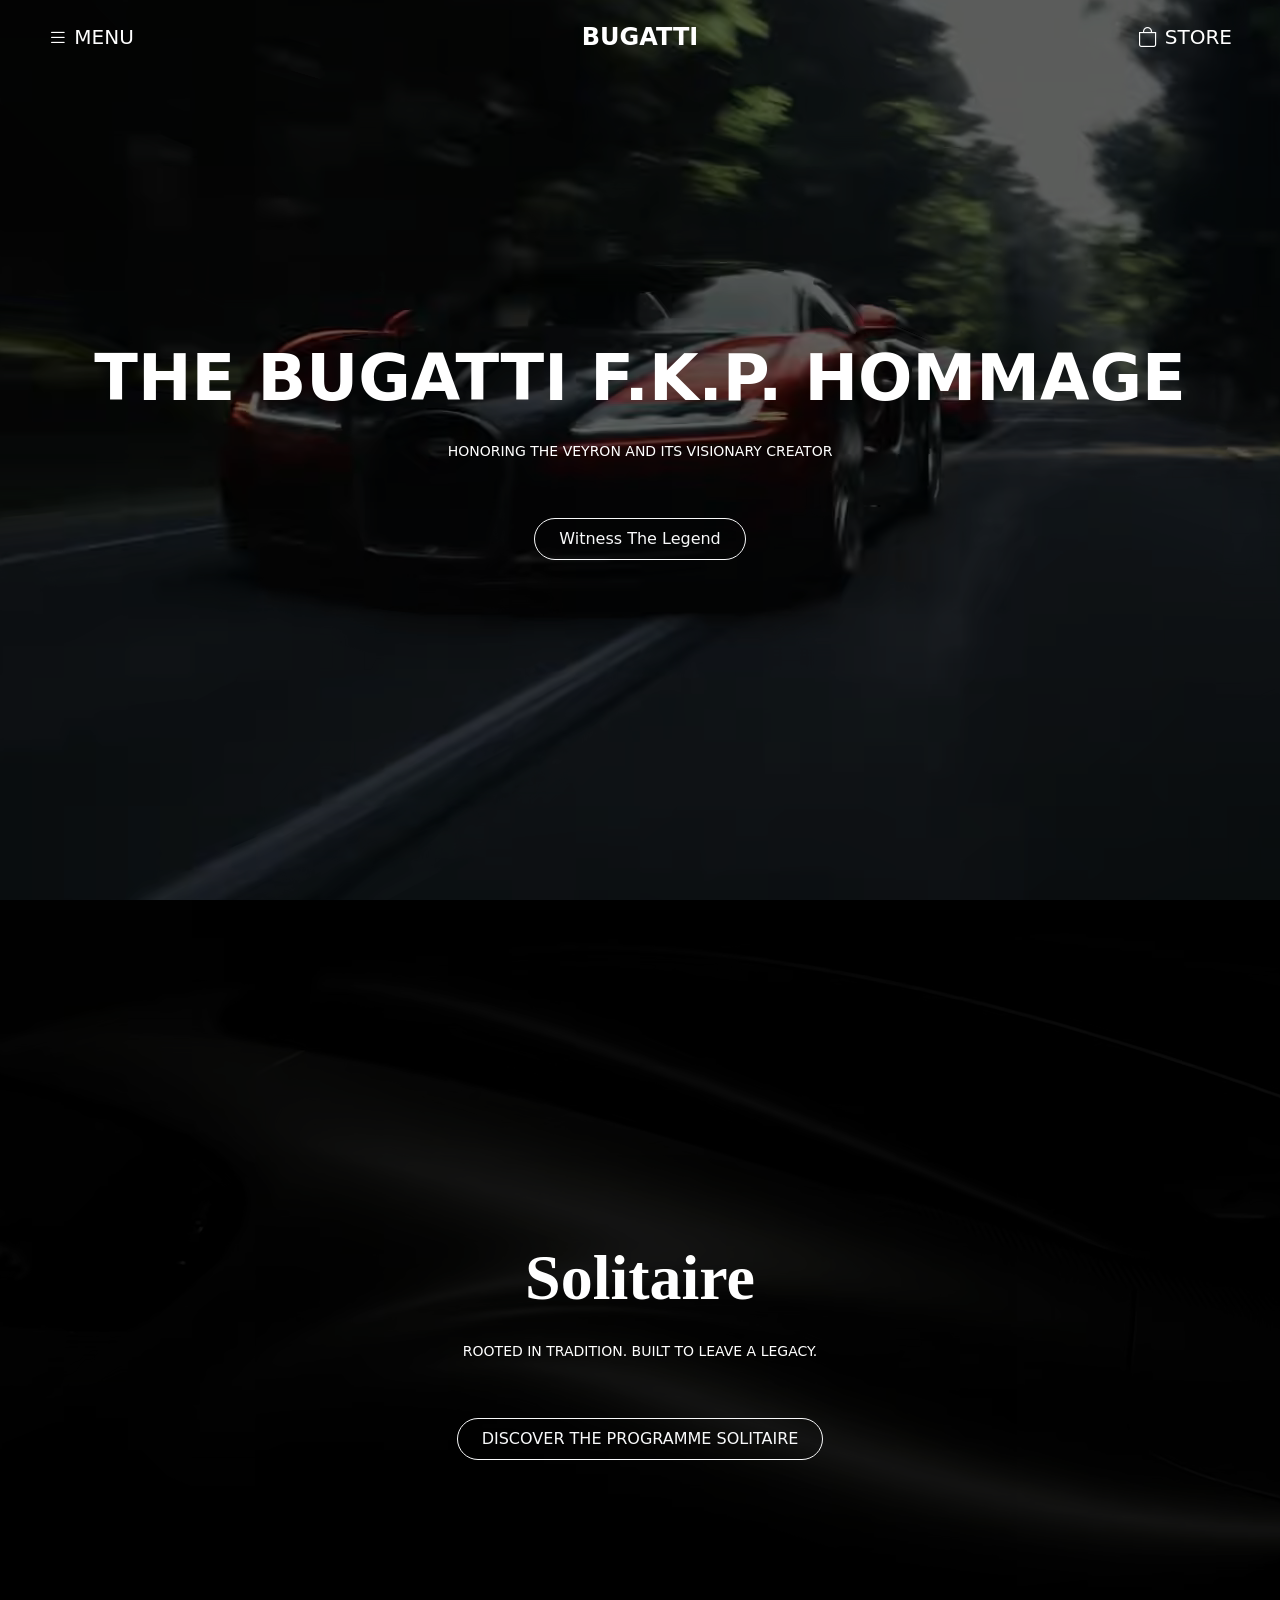
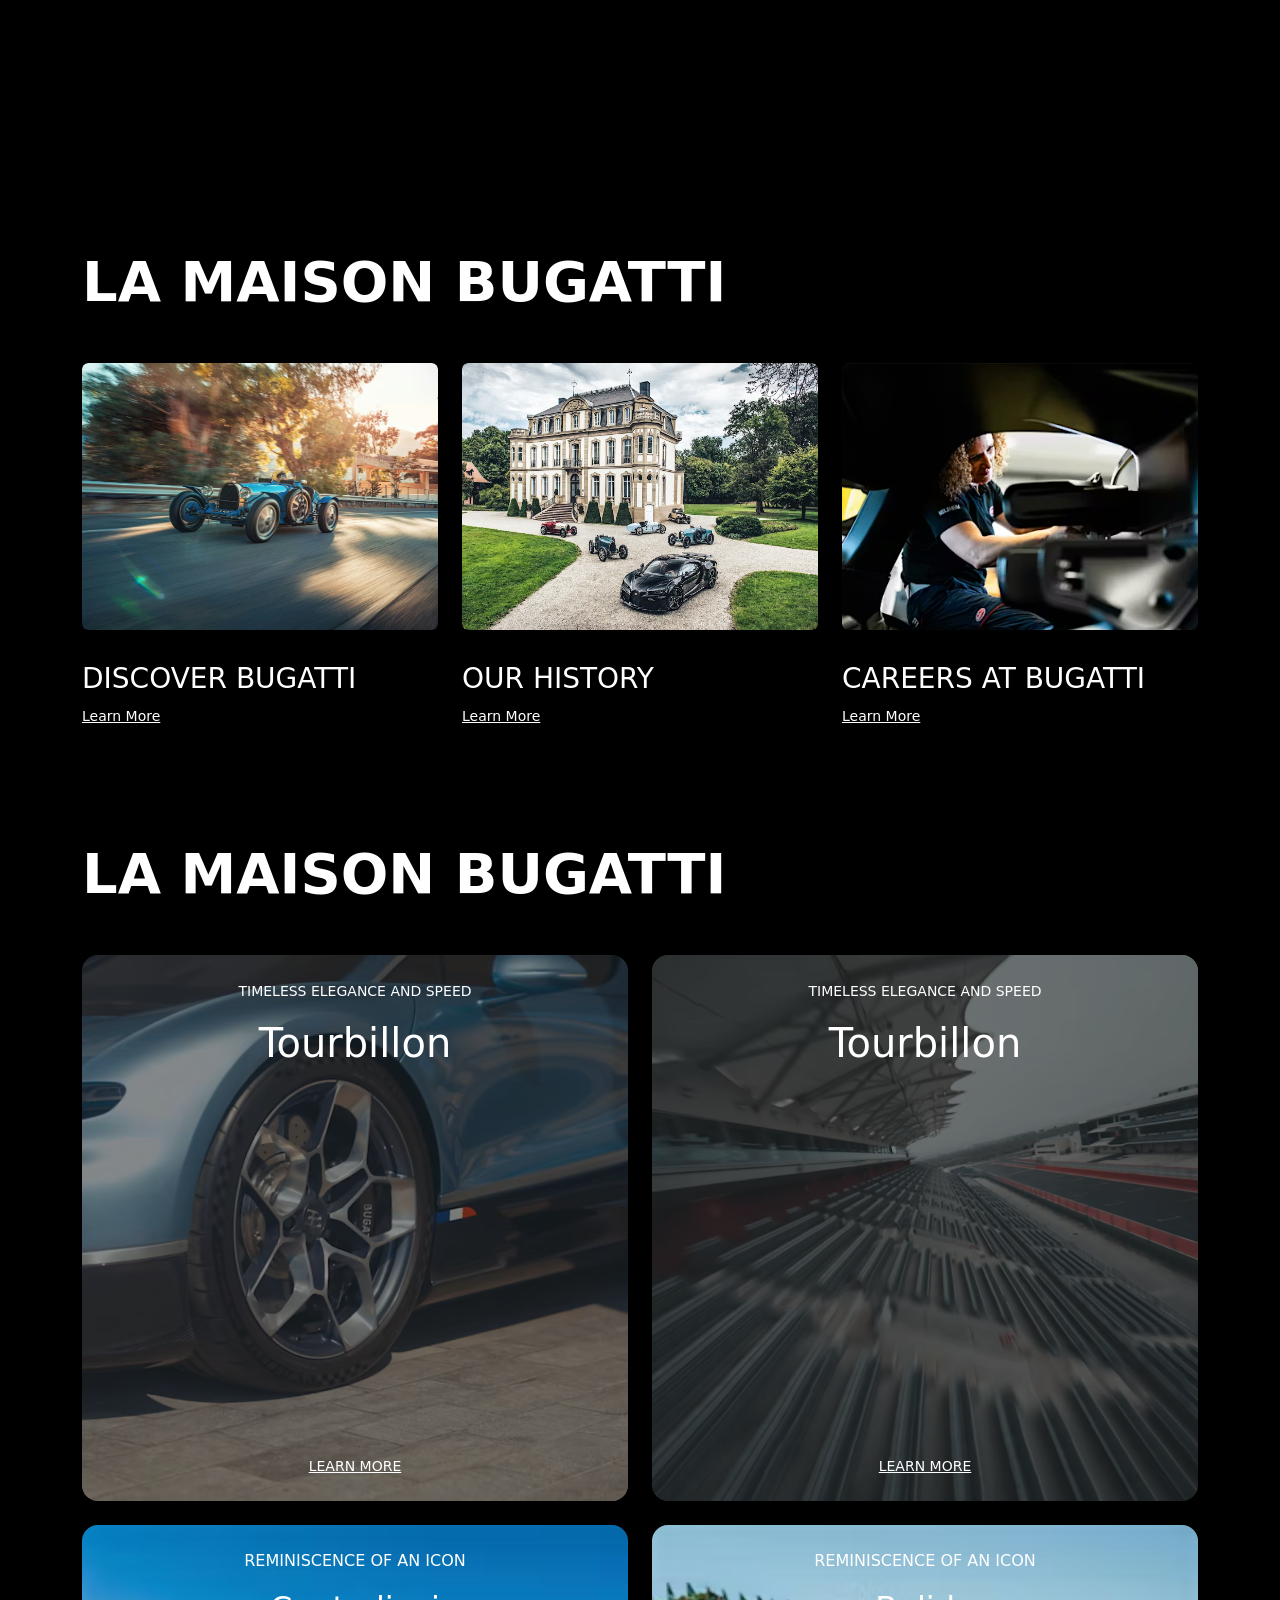
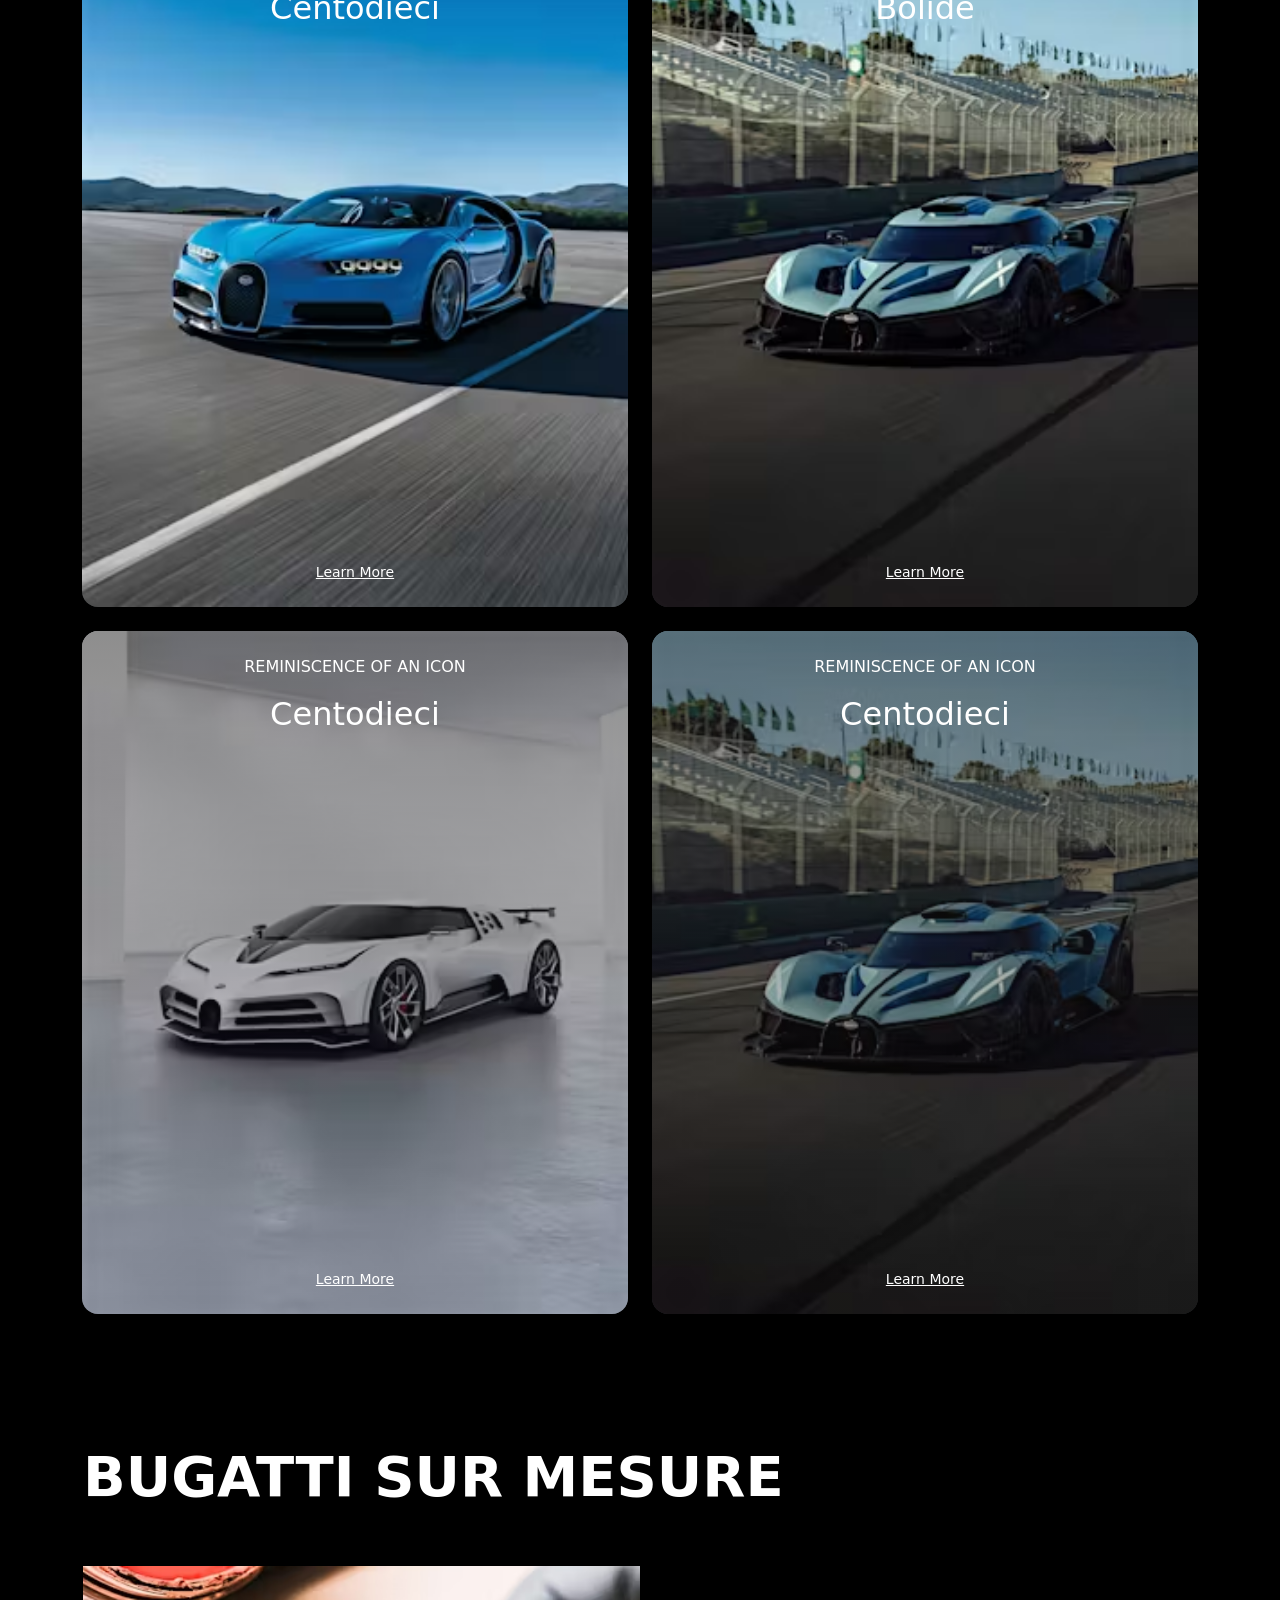
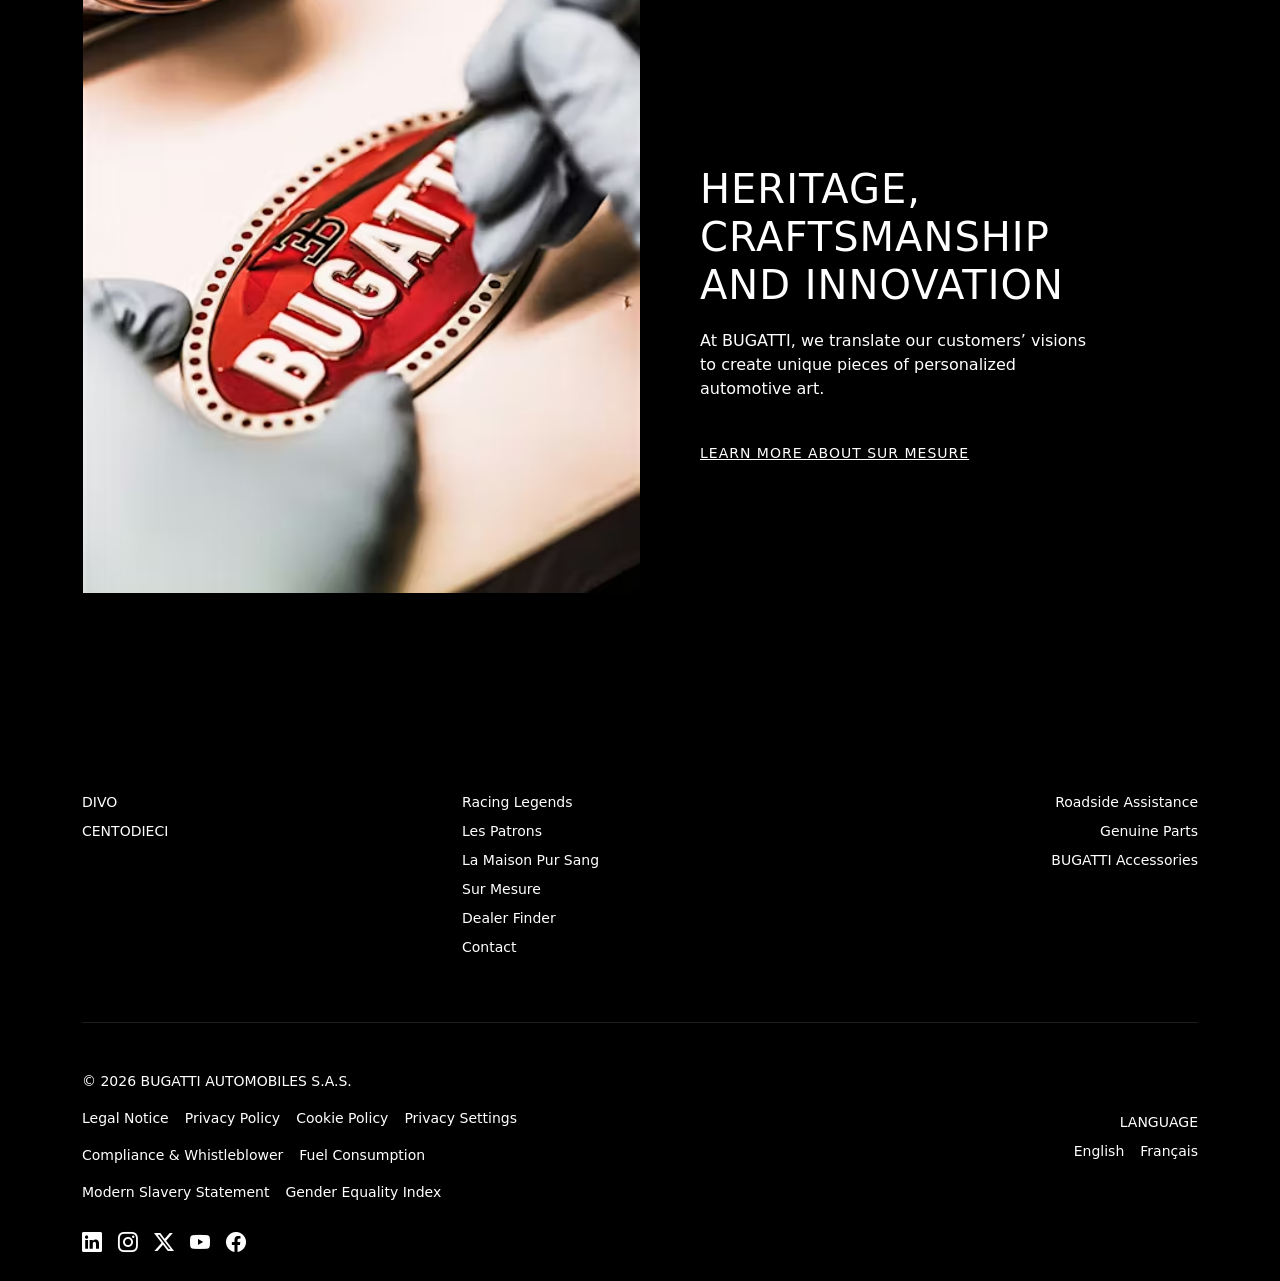
==== commit 4ba84035: "update section" ====
--- a/index.html
+++ b/index.html
@@ -397,7 +397,7 @@
             <div class="col-md-6 d-flex">
                 <div class="card bg-dark text-white border-0 rounded-4 overflow-hidden h-100 w-100">
                     <img src="content/image/bugatti-bolide-card.avif" class="card-img object-fit-cover" alt="">
-                    <div class="card-img-overlay d-flex flex-column justify-content-between text-center p-4">
+                    <div class="card-img-overlay dark-overlay d-flex flex-column justify-content-between text-center p-4">
                         <div>
                             <a class="text-decoration-none text-uppercase text-white" href="#">
                                 Reminiscence Of An Icon
--- a/style.css
+++ b/style.css
@@ -37,8 +37,8 @@
     position: absolute;
     inset: 0;
     background: linear-gradient(to bottom,
-            rgb(34, 33, 33),
-            rgb(0, 0, 0));
+            rgba(34, 33, 33, 0.508),
+            rgba(0, 0, 0, 0.156));
     z-index: 1;
 }
 
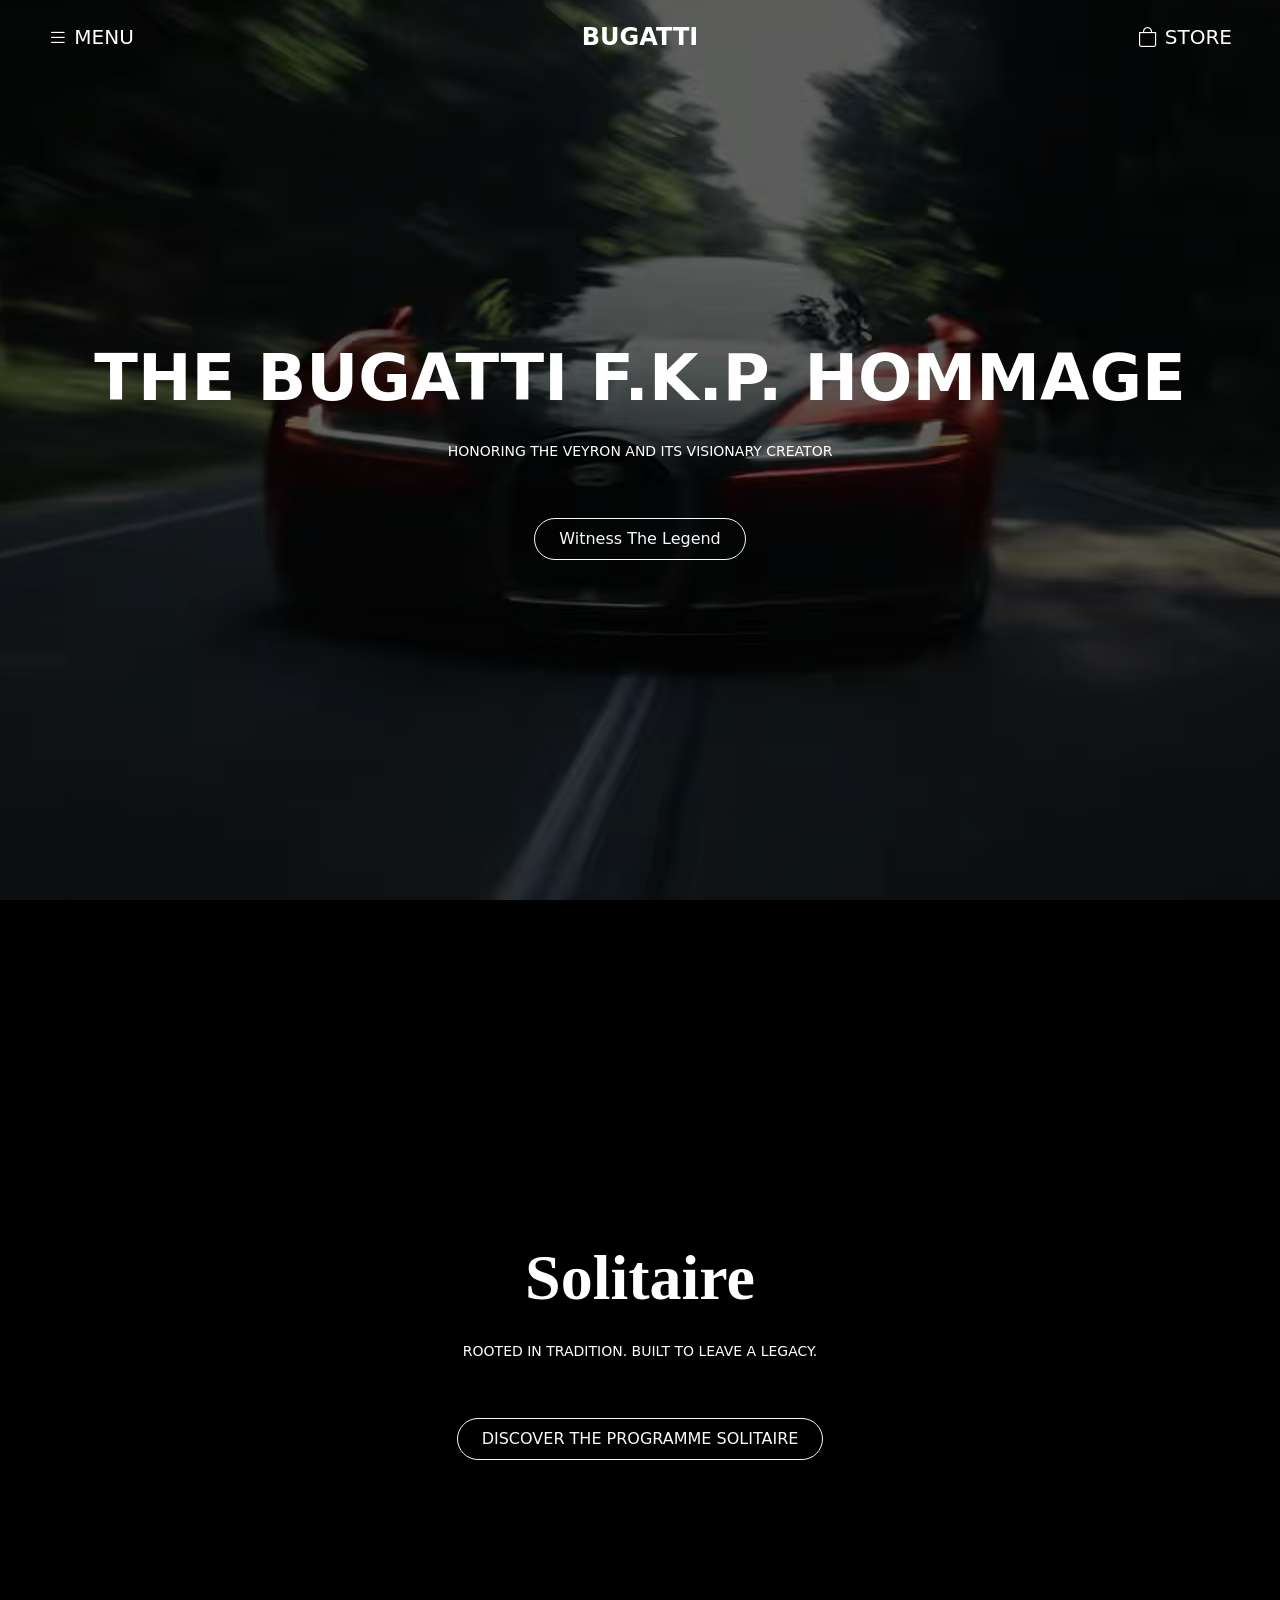
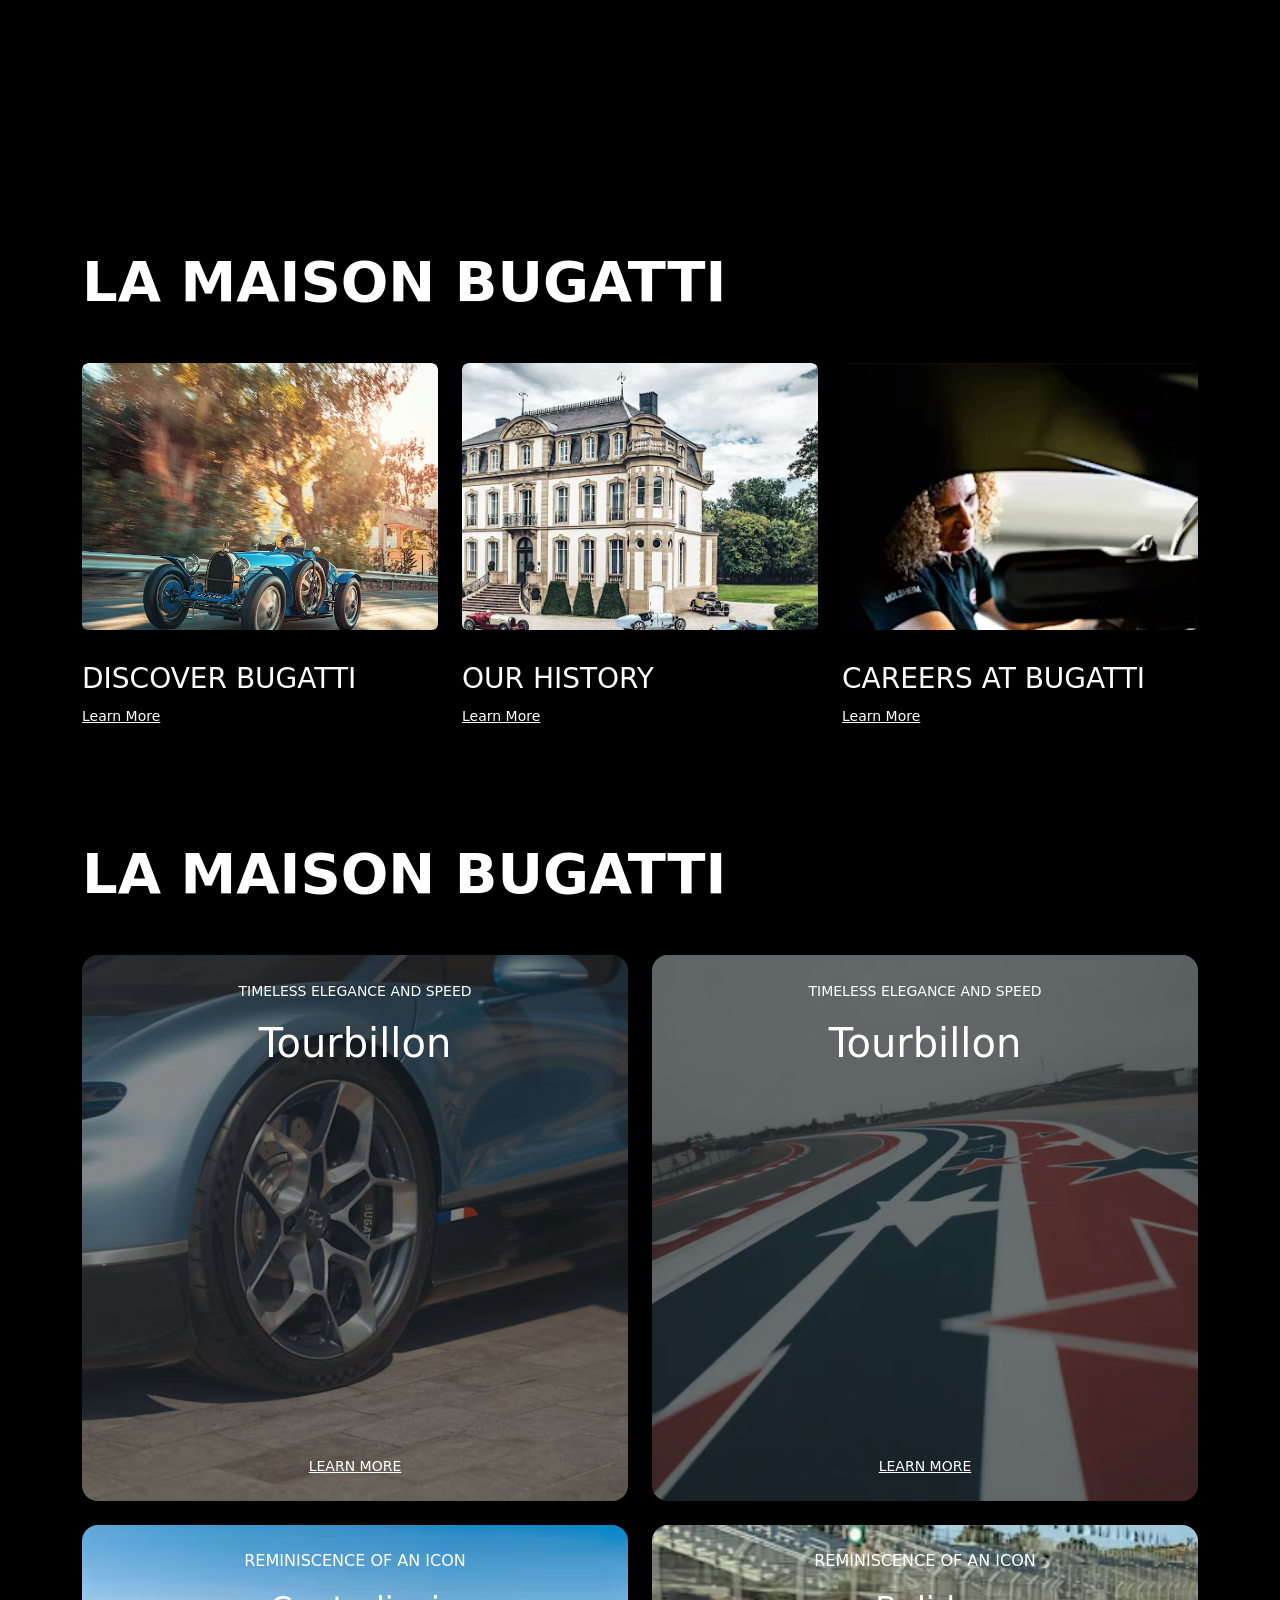
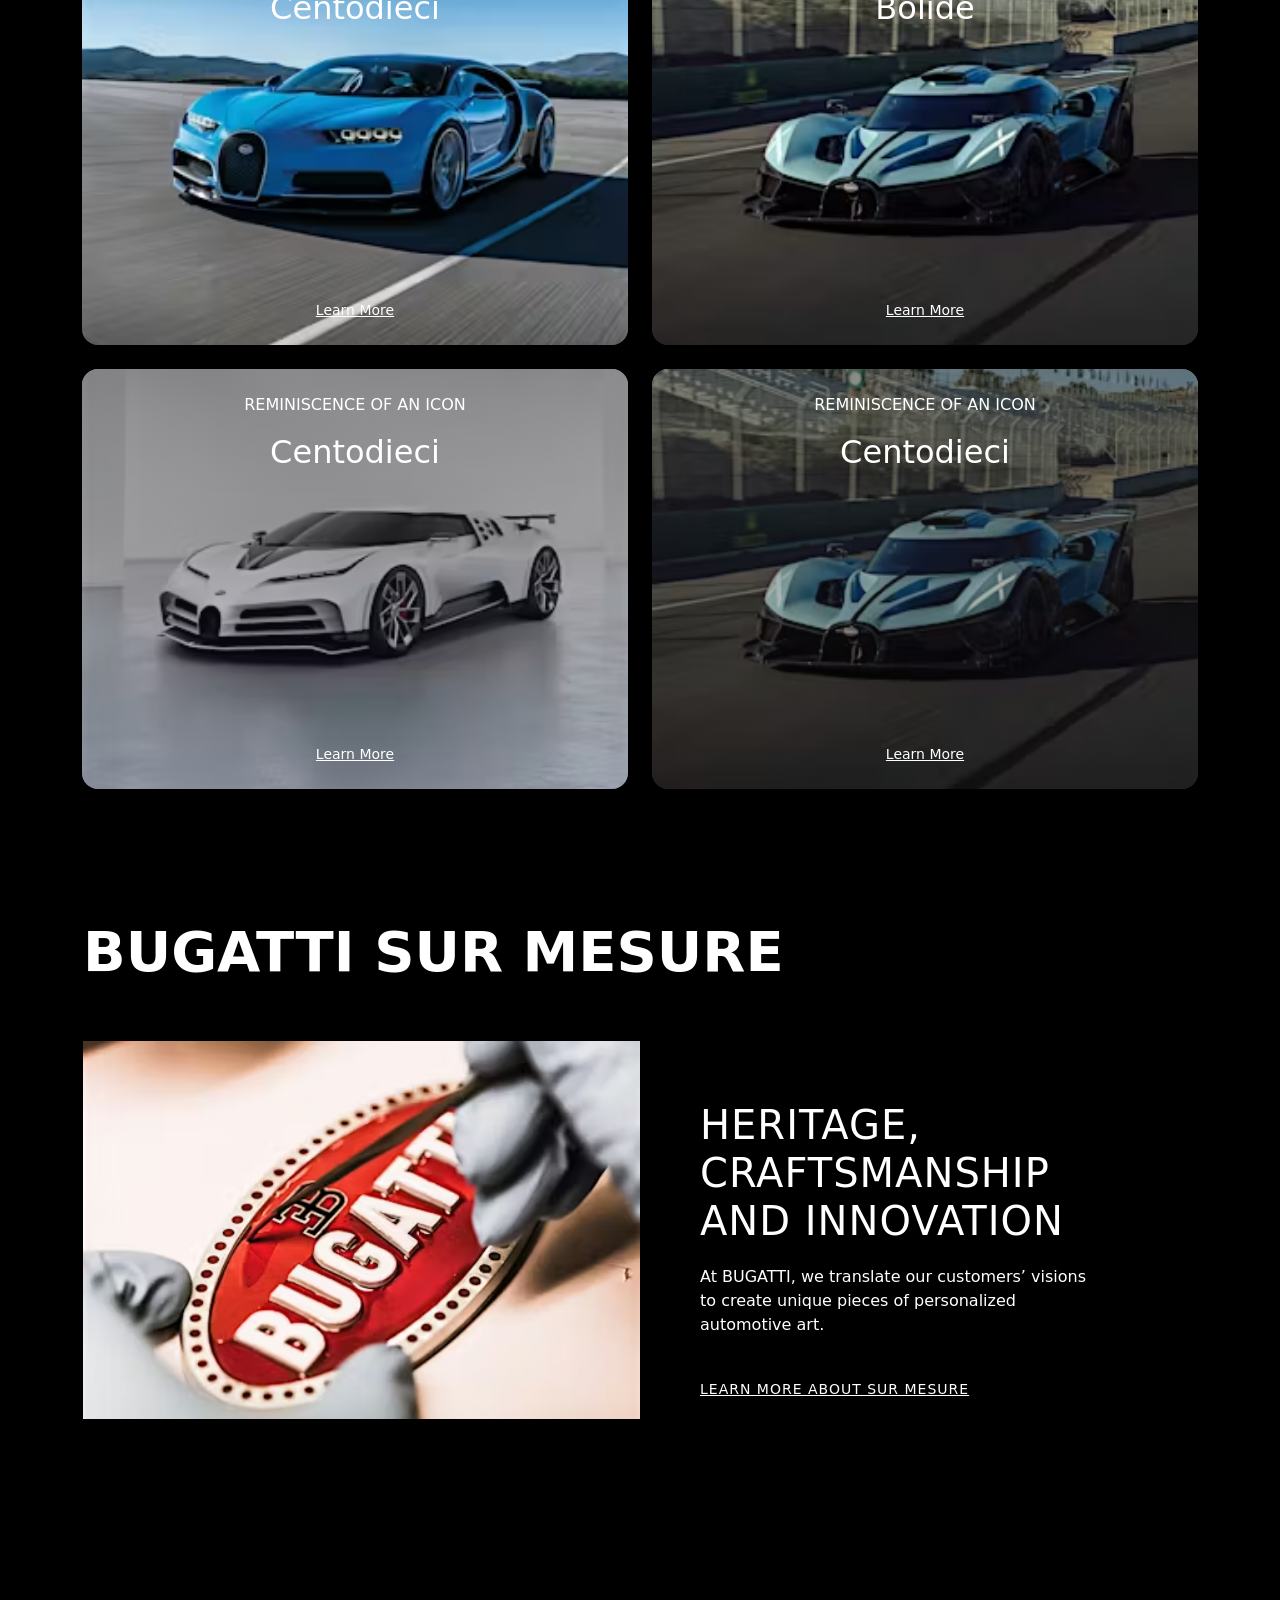
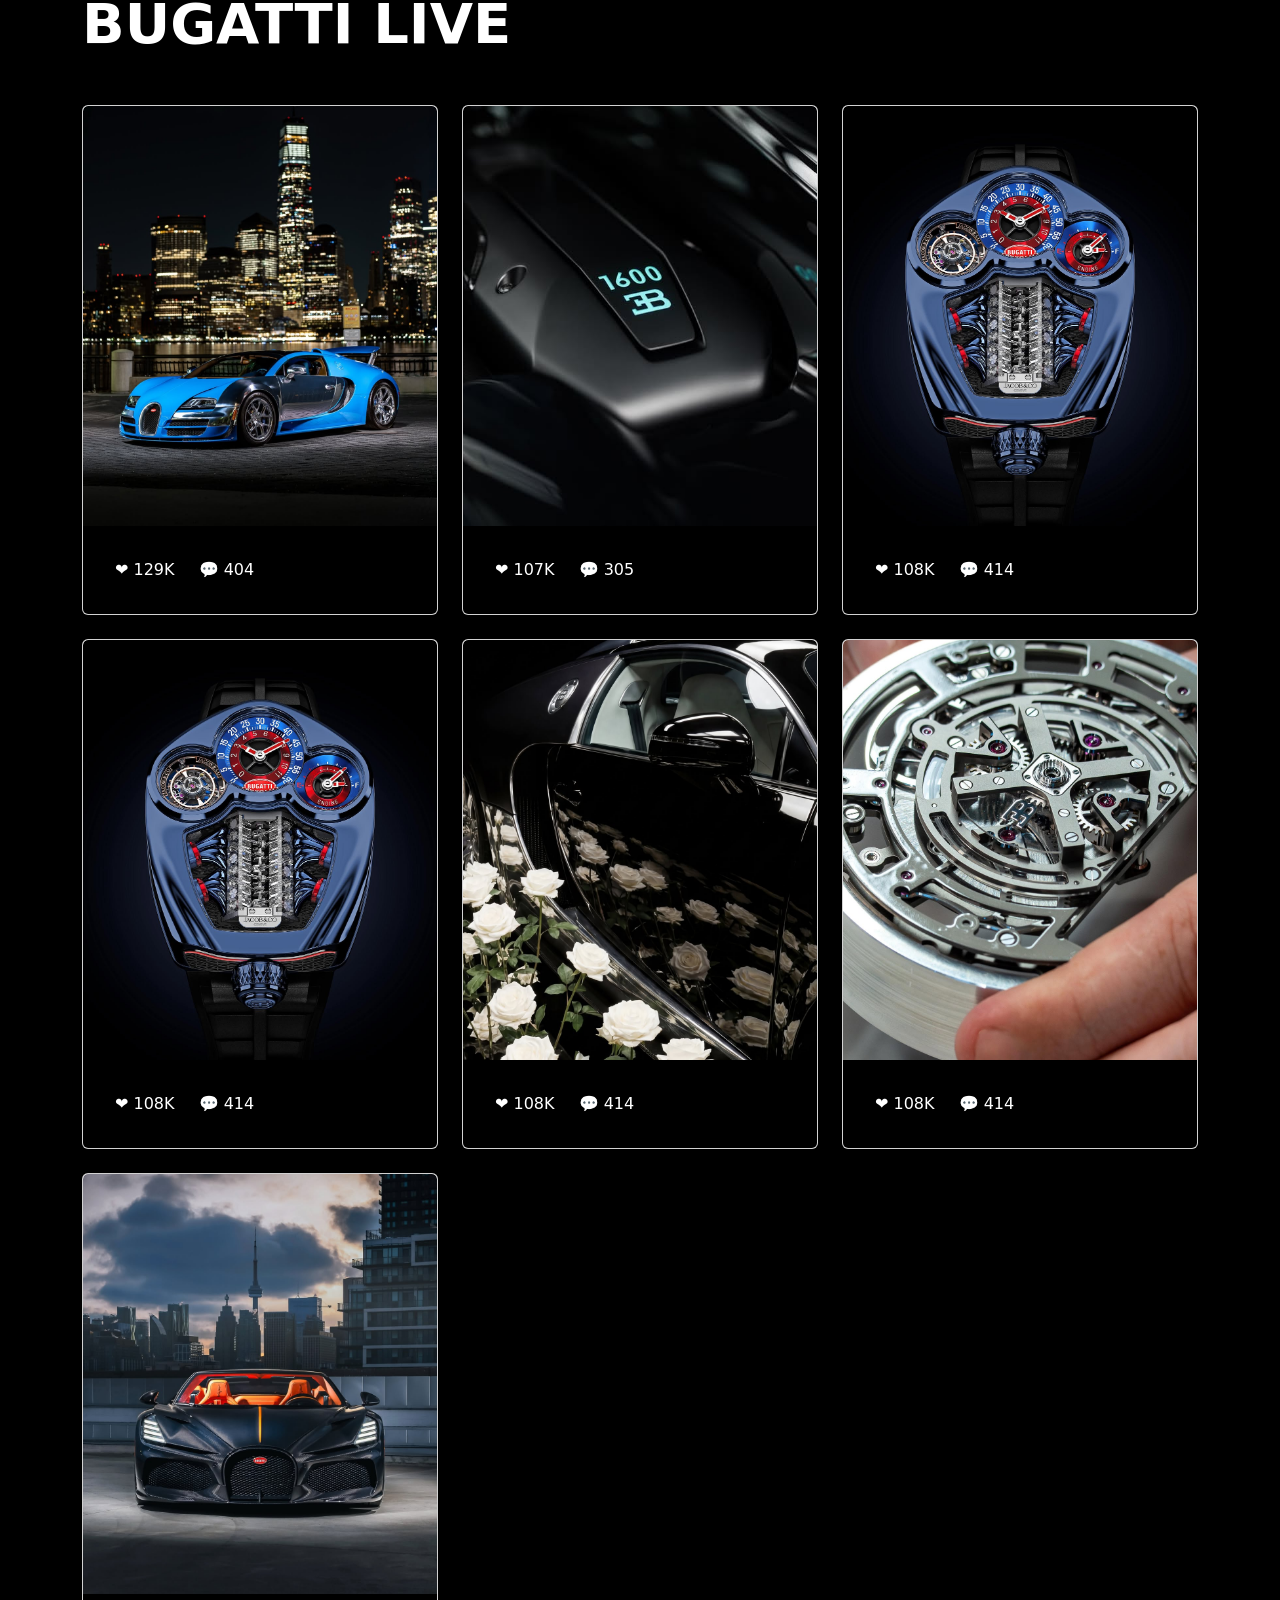
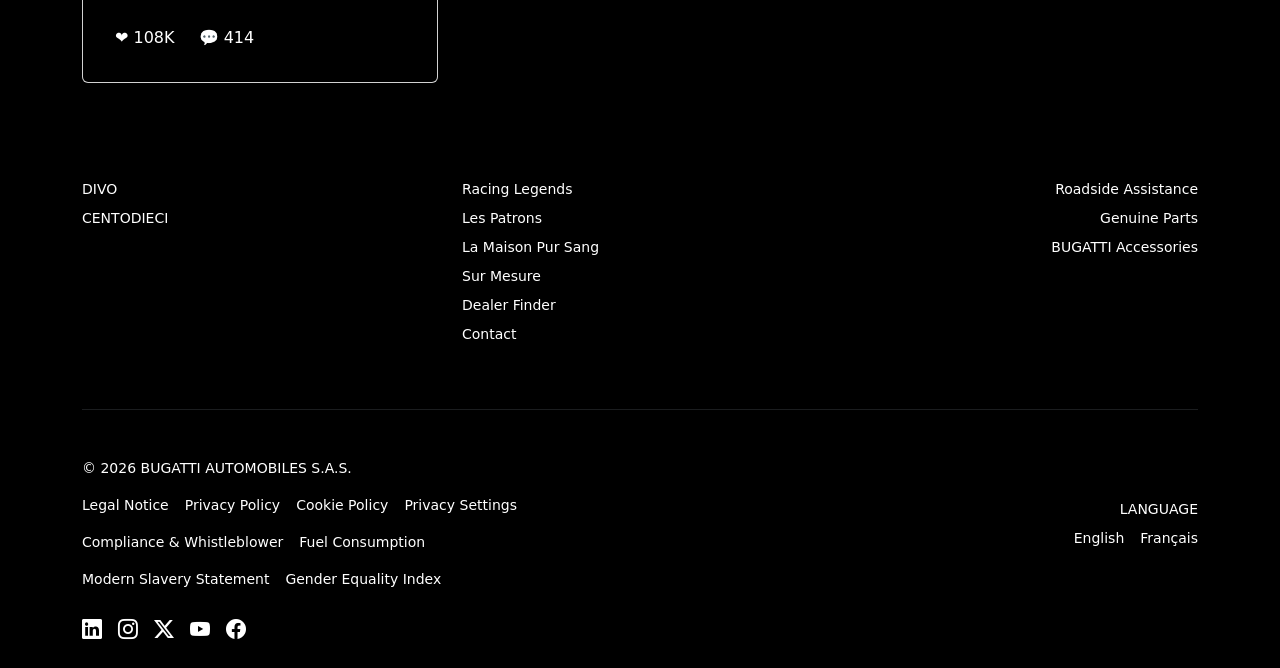
==== commit c121e90e: "social media frame adding this site" ====
--- a/index.html
+++ b/index.html
@@ -1,544 +1,844 @@
-<!DOCTYPE html>
+<!doctype html>
 <html lang="en">
-
-<head>
-    <meta charset="UTF-8">
+  <head>
+    <meta charset="UTF-8" />
     <title>Hero Video</title>
-    <meta name="viewport" content="width=device-width, initial-scale=1">
-    <link rel="stylesheet" href="style.css">
+    <meta name="viewport" content="width=device-width, initial-scale=1" />
+    <link rel="stylesheet" href="style.css" />
 
     <!-- Bootstrap 5 CSS -->
-    <link href="https://cdn.jsdelivr.net/npm/bootstrap@5.3.2/dist/css/bootstrap.min.css" rel="stylesheet">
-    <link rel="stylesheet" href="https://cdn.jsdelivr.net/npm/bootstrap-icons@1.13.1/font/bootstrap-icons.min.css">
-</head>
-
-<body style="background-color: #000000;">
-
+    <link
+      href="https://cdn.jsdelivr.net/npm/bootstrap@5.3.2/dist/css/bootstrap.min.css"
+      rel="stylesheet"
+    />
+    <link
+      rel="stylesheet"
+      href="https://cdn.jsdelivr.net/npm/bootstrap-icons@1.13.1/font/bootstrap-icons.min.css"
+    />
+  </head>
+
+  <body style="background-color: #000000">
     <!-- Navbar -->
 
-
-    <nav class="navbar navbar-dark bg-transparent position-absolute top-0 start-0 w-100 z-3 px-4 py-3">
-
-        <div class="container-fluid d-flex align-items-center justify-content-between">
-
-
-            <div>
-                <button class="btn btn-outline text-white fs-5" data-bs-toggle="offcanvas" data-bs-target="#luxuryMenu">
-                    <i class="bi bi-list"></i> MENU
-                </button>
-            </div>
-            <div class="offcanvas offcanvas-start w-100" tabindex="-1" id="luxuryMenu">
-
-                <div class="offcanvas-header">
-                    <h5 class="offcanvas-title"></h5>
-                    <button type="button" class="btn-close" data-bs-dismiss="offcanvas"></button>
+    <nav
+      class="navbar navbar-dark bg-transparent position-absolute top-0 start-0 w-100 z-3 px-4 py-3"
+    >
+      <div
+        class="container-fluid d-flex align-items-center justify-content-between"
+      >
+        <div>
+          <button
+            class="btn btn-outline text-white fs-5"
+            data-bs-toggle="offcanvas"
+            data-bs-target="#luxuryMenu"
+          >
+            <i class="bi bi-list"></i> MENU
+          </button>
+        </div>
+        <div
+          class="offcanvas offcanvas-start w-100"
+          tabindex="-1"
+          id="luxuryMenu"
+        >
+          <div class="offcanvas-header">
+            <h5 class="offcanvas-title"></h5>
+            <button
+              type="button"
+              class="btn-close"
+              data-bs-dismiss="offcanvas"
+            ></button>
+          </div>
+
+          <div class="offcanvas-body p-0">
+            <div class="container-fluid">
+              <div class="row vh-100">
+                <!-- LEFT SIDE -->
+                <div class="col-lg-4 bg-light p-5">
+                  <small class="text-muted text-uppercase"
+                    >Hyper Sports Cars</small
+                  >
+                  <div class="mt-3">
+                    <a
+                      href="#"
+                      class="d-block fs-5 text-dark text-decoration-none mb-2"
+                    >
+                      Current Models
+                    </a>
+                    <a
+                      href="#"
+                      class="d-block fs-5 text-dark text-decoration-none mb-2"
+                    >
+                      Contemporary Models
+                    </a>
+                    <a
+                      href="#"
+                      class="d-block fs-5 text-dark text-decoration-none"
+                    >
+                      Classic Icons
+                    </a>
+                  </div>
+
+                  <small class="text-muted text-uppercase mt-5 d-block">
+                    La Marque
+                  </small>
+                  <div class="mt-3">
+                    <a
+                      href="#"
+                      class="d-block fs-5 text-dark text-decoration-none mb-2"
+                    >
+                      Company
+                    </a>
+                    <a
+                      href="#"
+                      class="d-block fs-5 text-dark text-decoration-none mb-2"
+                    >
+                      Careers
+                    </a>
+                    <a
+                      href="#"
+                      class="d-block fs-5 text-dark text-decoration-none"
+                    >
+                      Newsroom
+                    </a>
+                  </div>
                 </div>
 
-                <div class="offcanvas-body p-0">
-                    <div class="container-fluid">
-                        <div class="row vh-100">
-
-                            <!-- LEFT SIDE -->
-                            <div class="col-lg-4 bg-light p-5">
-
-                                <small class="text-muted text-uppercase">Hyper Sports Cars</small>
-                                <div class="mt-3">
-                                    <a href="#" class="d-block fs-5 text-dark text-decoration-none mb-2">
-                                        Current Models
-                                    </a>
-                                    <a href="#" class="d-block fs-5 text-dark text-decoration-none mb-2">
-                                        Contemporary Models
-                                    </a>
-                                    <a href="#" class="d-block fs-5 text-dark text-decoration-none">
-                                        Classic Icons
-                                    </a>
-                                </div>
-
-                                <small class="text-muted text-uppercase mt-5 d-block">
-                                    La Marque
-                                </small>
-                                <div class="mt-3">
-                                    <a href="#" class="d-block fs-5 text-dark text-decoration-none mb-2">
-                                        Company
-                                    </a>
-                                    <a href="#" class="d-block fs-5 text-dark text-decoration-none mb-2">
-                                        Careers
-                                    </a>
-                                    <a href="#" class="d-block fs-5 text-dark text-decoration-none">
-                                        Newsroom
-                                    </a>
-                                </div>
-
-                            </div>
-
-                            <!-- RIGHT SIDE -->
-                            <div class="col-lg-7 p-5 bg-dark text-white">
-
-                                <div class="card bg-dark text-white border-0 mb-4">
-                                    <img src="https://images.unsplash.com/photo-1614200179396-2bdb77ebf81b"
-                                        class="card-img" alt="Car">
-                                    <div class="card-img-overlay d-flex align-items-end">
-                                        <h2 class="fw-light">TOURBILLON</h2>
-                                    </div>
-                                </div>
-
-                                <div class="card bg-dark text-white border-0">
-                                    <img src="https://images.unsplash.com/photo-1603584173870-7f23fdae1b7a"
-                                        class="card-img" alt="Car">
-                                    <div class="card-img-overlay d-flex align-items-end">
-                                        <h2 class="fw-light">W16 MISTRAL</h2>
-                                    </div>
-                                </div>
-
-                            </div>
-
-                        </div>
+                <!-- RIGHT SIDE -->
+                <div class="col-lg-7 p-5 bg-dark text-white">
+                  <div class="card bg-dark text-white border-0 mb-4">
+                    <img
+                      src="https://images.unsplash.com/photo-1614200179396-2bdb77ebf81b"
+                      class="card-img"
+                      alt="Car"
+                    />
+                    <div class="card-img-overlay d-flex align-items-end">
+                      <h2 class="fw-light">TOURBILLON</h2>
                     </div>
+                  </div>
+
+                  <div class="card bg-dark text-white border-0">
+                    <img
+                      src="https://images.unsplash.com/photo-1603584173870-7f23fdae1b7a"
+                      class="card-img"
+                      alt="Car"
+                    />
+                    <div class="card-img-overlay d-flex align-items-end">
+                      <h2 class="fw-light">W16 MISTRAL</h2>
+                    </div>
+                  </div>
                 </div>
-            </div>
-
-
-            <div class="position-absolute start-50 translate-middle-x">
-                <a class="navbar-brand text-white fw-bold fs-4 m-0" href="#">
-                    BUGATTI
-                </a>
-            </div>
-
-
-            <div>
-                <button class="btn btn-outline text-white text-uppercase fs-5">
-                    <i class="bi bi-bag"></i> Store
-                </button>
-            </div>
-
-        </div>
-
+              </div>
+            </div>
+          </div>
+        </div>
+
+        <div class="position-absolute start-50 translate-middle-x">
+          <a class="navbar-brand text-white fw-bold fs-4 m-0" href="#">
+            BUGATTI
+          </a>
+        </div>
+
+        <div>
+          <button class="btn btn-outline text-white text-uppercase fs-5">
+            <i class="bi bi-bag"></i> Store
+          </button>
+        </div>
+      </div>
     </nav>
-
-
-
 
     <!-- Hero Section -->
     <div class="position-relative vh-100 overflow-hidden">
-
-        <!-- Video -->
-        <video autoplay muted loop playsinline
-            class="position-absolute top-50 start-50 translate-middle min-vw-100 min-vh-100 object-fit-cover">
-            <source src="content/Hero Videos/fkp-hommage-launchfilm-moodcut-driving-landscape.mp4" type="video/mp4">
-        </video>
-
-        <!-- section overlay -->
-        <div class="position-absolute top-0 start-0 w-100 h-100" style="background-color: rgba(0, 0, 0, 0.579);"></div>
-
-        <!-- Content -->
-        <div class="container position-relative z-2 mb-2 h-100 d-flex flex-column 
-              justify-content-center align-items-center text-center text-white">
-
-            <h1 class="display-3 fw-semibold">THE BUGATTI F.K.P. HOMMAGE</h1>
-            <p class="text-uppercase small mt-3">Honoring the VEYRON and its visionary Creator</p>
-            <p></p>
-
-            <a href="sub-index.html" class="btn btn-outline-light rounded-pill px-4 py-2 mt-4">
-                Witness The Legend
-            </a>
-
-        </div>
-
+      <!-- Video -->
+      <video
+        autoplay
+        muted
+        loop
+        playsinline
+        class="position-absolute top-50 start-50 translate-middle min-vw-100 min-vh-100 object-fit-cover"
+      >
+        <source
+          src="content/Hero Videos/fkp-hommage-launchfilm-moodcut-driving-landscape.mp4"
+          type="video/mp4"
+        />
+      </video>
+
+      <!-- section overlay -->
+      <div
+        class="position-absolute top-0 start-0 w-100 h-100"
+        style="background-color: rgba(0, 0, 0, 0.579)"
+      ></div>
+
+      <!-- Content -->
+      <div
+        class="container position-relative z-2 mb-2 h-100 d-flex flex-column justify-content-center align-items-center text-center text-white"
+      >
+        <h1 class="display-3 fw-semibold">THE BUGATTI F.K.P. HOMMAGE</h1>
+        <p class="text-uppercase small mt-3">
+          Honoring the VEYRON and its visionary Creator
+        </p>
+        <p></p>
+
+        <a
+          href="sub-index.html"
+          class="btn btn-outline-light rounded-pill px-4 py-2 mt-4"
+        >
+          Witness The Legend
+        </a>
+      </div>
     </div>
 
     <!-- second hero section and discover luxury super cars section -->
 
     <div class="position-relative vh-100 overflow-hidden">
-
-        <!-- Video -->
-        <video autoplay muted loop playsinline
-            class="position-absolute top-50 start-50 translate-middle min-vw-100 min-vh-100 object-fit-cover">
-            <source src="content/Hero Videos/secend-hero-video.mp4" type="video/mp4">
-        </video>
-
-
-        <div class="position-absolute top-0 start-0 w-100 h-100" style="background-color: rgba(0, 0, 0, 0.65);"></div>
-
-        <!-- Content -->
-        <div class="container position-relative z-2 mb-2 h-100 d-flex flex-column 
-              justify-content-center align-items-center text-center text-white">
-
-            <h1 class="display-3 fw-semibold f-romnia20 discover-section">Solitaire</h1>
-            <p class="text-uppercase small mt-3">ROOTED IN TRADITION. BUILT TO LEAVE A LEGACY.</p>
-            <p></p>
-
-            <a href="#" class="btn btn-outline-light rounded-pill px-4 py-2 mt-4">
-                DISCOVER THE PROGRAMME SOLITAIRE
-            </a>
-
-        </div>
-
+      <!-- Video -->
+      <video
+        autoplay
+        muted
+        loop
+        playsinline
+        class="position-absolute top-50 start-50 translate-middle min-vw-100 min-vh-100 object-fit-cover"
+      >
+        <source
+          src="content/Hero Videos/secend-hero-video.mp4"
+          type="video/mp4"
+        />
+      </video>
+
+      <div
+        class="position-absolute top-0 start-0 w-100 h-100"
+        style="background-color: rgba(0, 0, 0, 0.65)"
+      ></div>
+
+      <!-- Content -->
+      <div
+        class="container position-relative z-2 mb-2 h-100 d-flex flex-column justify-content-center align-items-center text-center text-white"
+      >
+        <h1 class="display-3 fw-semibold f-romnia20 discover-section">
+          Solitaire
+        </h1>
+        <p class="text-uppercase small mt-3">
+          ROOTED IN TRADITION. BUILT TO LEAVE A LEGACY.
+        </p>
+        <p></p>
+
+        <a href="#" class="btn btn-outline-light rounded-pill px-4 py-2 mt-4">
+          DISCOVER THE PROGRAMME SOLITAIRE
+        </a>
+      </div>
     </div>
 
-
     <!-- features card section -->
 
     <section class="bg-black text-white py-5">
-
-        <div class="container">
-
-            <!-- Section Title -->
-            <div class="mb-5">
-                <h1 class="display-4 text-uppercase fw-semibold fw-light">
-                    La Maison Bugatti
-                </h1>
-            </div>
-
-            <!-- Cards Row -->
-            <div class="row g-4">
-
-                <!-- Card 1 -->
-                <div class="col-lg-4 col-md-6">
-                    <div class="card bg-black text-white border-0 h-100">
-                        <div class="ratio ratio-4x3 rounded overflow-hidden">
-
-                            <img src="content/image/01 card image BUGATTI_Type 35 Making of a Champion_edit.avif"
-                                class="card-img-top rounded" alt="Discover">
-                        </div>
-
-                        <div class="card-body px-0">
-                            <h3 class="text-uppercase fw-light mt-3">
-                                Discover Bugatti
-                            </h3>
-                            <a href="#" class="text-white text-decoration-underline small">
-                                Learn More
-                            </a>
-                        </div>
-
-                    </div>
+      <div class="container">
+        <!-- Section Title -->
+        <div class="mb-5">
+          <h1 class="display-4 text-uppercase fw-semibold fw-light">
+            La Maison Bugatti
+          </h1>
+        </div>
+
+        <!-- Cards Row -->
+        <div class="row g-4">
+          <!-- Card 1 -->
+          <div class="col-lg-4 col-md-6">
+            <div class="card bg-black text-white border-0 h-100">
+              <div class="ratio ratio-4x3 rounded overflow-hidden">
+                <img
+                  src="content/image/01 card image BUGATTI_Type 35 Making of a Champion_edit.avif"
+                  class="card-img-top rounded"
+                  alt="Discover"
+                />
+              </div>
+
+              <div class="card-body px-0">
+                <h3 class="text-uppercase fw-light mt-3">Discover Bugatti</h3>
+                <a href="#" class="text-white text-decoration-underline small">
+                  Learn More
+                </a>
+              </div>
+            </div>
+          </div>
+
+          <!-- Card 2 -->
+          <div class="col-lg-4 col-md-6">
+            <div class="card bg-black text-white border-0 h-100">
+              <div class="ratio ratio-4x3 rounded overflow-hidden">
+                <img
+                  src="content/image/Card image02 BUGATTI-Car-Gathering.avif"
+                  class="card-img-top rounded"
+                  alt="Discover"
+                />
+              </div>
+
+              <div class="card-body px-0">
+                <h3 class="text-uppercase fw-light mt-3">Our History</h3>
+                <a href="#" class="text-white text-decoration-underline small">
+                  Learn More
+                </a>
+              </div>
+            </div>
+          </div>
+
+          <!-- Card 3 -->
+          <div class="col-lg-4 col-md-6">
+            <div class="card bg-black text-white border-0 h-100">
+              <div class="ratio ratio-4x3 rounded overflow-hidden">
+                <img
+                  src="content/image/AB105132_Crop.avif"
+                  class="card-img-top rounded"
+                  alt="Discover"
+                />
+              </div>
+
+              <div class="card-body px-0">
+                <h3 class="text-uppercase fw-light mt-3">Careers at Bugatti</h3>
+                <a href="#" class="text-white text-decoration-underline small">
+                  Learn More
+                </a>
+              </div>
+            </div>
+          </div>
+        </div>
+      </div>
+    </section>
+
+    <!-- cars cards section -->
+
+    <div class="container py-5">
+      <div class="mb-5">
+        <h1 class="display-4 text-uppercase fw-semibold text-white fw-light">
+          La Maison Bugatti
+        </h1>
+      </div>
+
+      <div class="row g-4">
+        <!-- CARD 1 -->
+        <div class="col-md-6 d-flex">
+          <div
+            class="video-card position-relative rounded-4 overflow-hidden w-100"
+          >
+            <!-- Video -->
+            <video
+              autoplay
+              muted
+              loop
+              playsinline
+              class="position-absolute w-100 h-100 object-fit-cover"
+            >
+              <source
+                src="content/Hero Videos/first videos.mp4"
+                type="video/mp4"
+              />
+            </video>
+
+            <!-- Overlay -->
+            <div
+              class="position-absolute top-0 start-0 w-100 h-100 bg-dark opacity-50"
+            ></div>
+
+            <!-- Content -->
+            <div
+              class="position-relative z-2 h-100 d-flex flex-column justify-content-between align-items-center text-center p-4 text-white"
+            >
+              <div>
+                <small class="text-uppercase"
+                  >Timeless Elegance And Speed</small
+                >
+                <h2 class="display-6 fw-light mt-3">Tourbillon</h2>
+              </div>
+
+              <a
+                href="#"
+                class="text-white text-uppercase small text-decoration-underline"
+              >
+                Learn More
+              </a>
+            </div>
+          </div>
+        </div>
+
+        <!-- CARD 2 -->
+        <div class="col-md-6 d-flex">
+          <div
+            class="video-card position-relative rounded-4 overflow-hidden w-100"
+          >
+            <video
+              autoplay
+              muted
+              loop
+              playsinline
+              class="position-absolute w-100 h-100 object-fit-cover"
+            >
+              <source
+                src="content/Hero Videos/2025-model-teaser-videos-bolide_720.mp4"
+                type="video/mp4"
+              />
+            </video>
+
+            <div
+              class="position-absolute top-0 start-0 w-100 h-100 bg-dark opacity-50"
+            ></div>
+
+            <div
+              class="position-relative z-2 h-100 d-flex flex-column justify-content-between align-items-center text-center p-4 text-white"
+            >
+              <div>
+                <small class="text-uppercase"
+                  >Timeless Elegance And Speed</small
+                >
+                <h2 class="display-6 fw-light mt-3">Tourbillon</h2>
+              </div>
+
+              <a
+                href="#"
+                class="text-white text-uppercase small text-decoration-underline"
+              >
+                Learn More
+              </a>
+            </div>
+          </div>
+        </div>
+
+        <!-- CARD 3 -->
+        <div class="col-md-6 d-flex">
+          <div
+            class="card bg-dark text-white border-0 rounded-4 overflow-hidden h-100 w-100"
+          >
+            <img
+              src="content/image/bugatti-chiron-card-02.avif"
+              class="card-img object-fit-cover"
+              alt=""
+            />
+            <div
+              class="card-img-overlay d-flex flex-column justify-content-between text-center p-4"
+            >
+              <div>
+                <a
+                  class="text-decoration-none text-uppercase text-white"
+                  href="#"
+                >
+                  Reminiscence Of An Icon
+                </a>
+                <h2 class="mt-3">Centodieci</h2>
+              </div>
+
+              <a href="#" class="text-white text-decoration-underline small">
+                Learn More
+              </a>
+            </div>
+          </div>
+        </div>
+
+        <!-- CARD 4 -->
+        <div class="col-md-6 d-flex">
+          <div
+            class="card bg-dark text-white border-0 rounded-4 overflow-hidden h-100 w-100"
+          >
+            <img
+              src="content/image/bugatti-bolide-card.avif"
+              class="card-img object-fit-cover"
+              alt=""
+            />
+            <div
+              class="card-img-overlay d-flex flex-column justify-content-between text-center p-4"
+            >
+              <div>
+                <a
+                  class="text-decoration-none text-uppercase text-white"
+                  href="#"
+                >
+                  Reminiscence Of An Icon
+                </a>
+                <h2 class="mt-3">Bolide</h2>
+              </div>
+
+              <a href="#" class="text-white text-decoration-underline small">
+                Learn More
+              </a>
+            </div>
+          </div>
+        </div>
+
+        <!-- CARD 5 -->
+        <div class="col-md-6 d-flex">
+          <div
+            class="card bg-dark text-white border-0 rounded-4 overflow-hidden h-100 w-100 position-relative"
+          >
+            <img
+              src="content/image/bugatti-centodieci-card (1).avif"
+              class="card-img object-fit-cover"
+              alt=""
+            />
+
+            <!-- DARK OVERLAY -->
+            <div class="dark-overlay">
+              <div
+                class="card-img-overlay d-flex flex-column justify-content-between text-center p-4"
+              >
+                <div>
+                  <a
+                    class="text-decoration-none text-uppercase text-white"
+                    href="#"
+                  >
+                    Reminiscence Of An Icon
+                  </a>
+                  <h2 class="mt-3">Centodieci</h2>
                 </div>
 
-                <!-- Card 2 -->
-                <div class="col-lg-4 col-md-6">
-                    <div class="card bg-black text-white border-0 h-100">
-
-                        <div class="ratio ratio-4x3 rounded overflow-hidden">
-
-                            <img src="content/image/Card image02 BUGATTI-Car-Gathering.avif"
-                                class="card-img-top rounded" alt="Discover">
-                        </div>
-
-                        <div class="card-body px-0">
-                            <h3 class="text-uppercase fw-light mt-3">
-                                Our History
-                            </h3>
-                            <a href="#" class="text-white text-decoration-underline small">
-                                Learn More
-                            </a>
-                        </div>
-
-                    </div>
-                </div>
-
-                <!-- Card 3 -->
-                <div class="col-lg-4 col-md-6">
-                    <div class="card bg-black text-white border-0 h-100">
-
-                        <div class="ratio ratio-4x3 rounded overflow-hidden">
-
-                            <img src="content/image/AB105132_Crop.avif" class="card-img-top rounded" alt="Discover">
-                        </div>
-
-                        <div class="card-body px-0">
-                            <h3 class="text-uppercase fw-light mt-3">
-                                Careers at Bugatti
-                            </h3>
-                            <a href="#" class="text-white text-decoration-underline small">
-                                Learn More
-                            </a>
-                        </div>
-
-                    </div>
-                </div>
-
-            </div>
-
-        </div>
-
+                <a href="#" class="text-white text-decoration-underline small">
+                  Learn More
+                </a>
+              </div>
+            </div>
+          </div>
+        </div>
+        <!-- CARD 6 -->
+        <div class="col-md-6 d-flex">
+          <div
+            class="card bg-dark text-white border-0 rounded-4 overflow-hidden h-100 w-100"
+          >
+            <img
+              src="content/image/bugatti-bolide-card.avif"
+              class="card-img object-fit-cover"
+              alt=""
+            />
+            <div
+              class="card-img-overlay dark-overlay d-flex flex-column justify-content-between text-center p-4"
+            >
+              <div>
+                <a
+                  class="text-decoration-none text-uppercase text-white"
+                  href="#"
+                >
+                  Reminiscence Of An Icon
+                </a>
+                <h2 class="mt-3">Centodieci</h2>
+              </div>
+
+              <a href="#" class="text-white text-decoration-underline small">
+                Learn More
+              </a>
+            </div>
+          </div>
+        </div>
+      </div>
+    </div>
+    <section class="sur-section">
+      <div class="container">
+        <div style="background: rgb(0, 0, 0)" class="card card-custom">
+          <div class="mb-5">
+            <h1
+              class="display-4 text-uppercase fw-semibold text-white fw-light"
+            >
+              BUGATTI Sur Mesure
+            </h1>
+          </div>
+          <div class="row g-0">
+            <!-- Image Column -->
+            <div class="col-md-6">
+              <div class="image-wrapper">
+                <img
+                  src="content/image/04_bugatti_chiron_macaron.avif"
+                  alt="Bugatti Image"
+                />
+              </div>
+            </div>
+
+            <!-- Content Column -->
+            <div class="col-md-6 d-flex align-items-center">
+              <div class="content-area">
+                <h1>HERITAGE, <br />CRAFTSMANSHIP AND INNOVATION</h1>
+                <p>
+                  At BUGATTI, we translate our customers’ visions to create
+                  unique pieces of personalized automotive art.
+                </p>
+                <a href="#" class="custom-link text-decoration-underline"
+                  >LEARN MORE ABOUT SUR MESURE</a
+                >
+              </div>
+            </div>
+          </div>
+        </div>
+      </div>
     </section>
 
-    <!-- cars cards section -->
+    <!-- social media card -->
 
     <div class="container py-5">
-        <div class="mb-5">
-            <h1 class="display-4 text-uppercase fw-semibold text-white fw-light">
-                La Maison Bugatti
-            </h1>
-        </div>
-
-        <div class="row g-4">
-
-            <!-- CARD 1 -->
-            <div class="col-md-6 d-flex">
-                <div class="video-card position-relative rounded-4 overflow-hidden w-100">
-
-                    <!-- Video -->
-                    <video autoplay muted loop playsinline class="position-absolute w-100 h-100 object-fit-cover">
-                        <source src="content/Hero Videos/first videos.mp4" type="video/mp4">
-                    </video>
-
-                    <!-- Overlay -->
-                    <div class="position-absolute top-0 start-0 w-100 h-100 bg-dark opacity-50"></div>
-
-                    <!-- Content -->
-                    <div class="position-relative z-2 h-100 d-flex flex-column 
-                        justify-content-between align-items-center text-center p-4 text-white">
-
-                        <div>
-                            <small class="text-uppercase">Timeless Elegance And Speed</small>
-                            <h2 class="display-6 fw-light mt-3">Tourbillon</h2>
-                        </div>
-
-                        <a href="#" class="text-white text-uppercase small text-decoration-underline">
-                            Learn More
-                        </a>
-                    </div>
-                </div>
-            </div>
-
-
-            <!-- CARD 2 -->
-            <div class="col-md-6 d-flex">
-                <div class="video-card position-relative rounded-4 overflow-hidden w-100">
-
-                    <video autoplay muted loop playsinline class="position-absolute w-100 h-100 object-fit-cover">
-                        <source src="content/Hero Videos/2025-model-teaser-videos-bolide_720.mp4" type="video/mp4">
-                    </video>
-
-                    <div class="position-absolute top-0 start-0 w-100 h-100 bg-dark opacity-50"></div>
-
-                    <div class="position-relative z-2 h-100 d-flex flex-column 
-                        justify-content-between align-items-center text-center p-4 text-white">
-
-                        <div>
-                            <small class="text-uppercase">Timeless Elegance And Speed</small>
-                            <h2 class="display-6 fw-light mt-3">Tourbillon</h2>
-                        </div>
-
-                        <a href="#" class="text-white text-uppercase small text-decoration-underline">
-                            Learn More
-                        </a>
-                    </div>
-                </div>
-            </div>
-
-
-            <!-- CARD 3 -->
-            <div class="col-md-6 d-flex">
-                <div class="card bg-dark text-white border-0 rounded-4 overflow-hidden h-100 w-100">
-                    <img src="content/image/bugatti-chiron-card-02.avif" class="card-img object-fit-cover" alt="">
-                    <div class="card-img-overlay d-flex flex-column justify-content-between text-center p-4">
-                        <div>
-                            <a class="text-decoration-none text-uppercase text-white" href="#">
-                                Reminiscence Of An Icon
-                            </a>
-                            <h2 class="mt-3">Centodieci</h2>
-                        </div>
-
-                        <a href="#" class="text-white text-decoration-underline small">
-                            Learn More
-                        </a>
-                    </div>
-                </div>
-            </div>
-
-
-            <!-- CARD 4 -->
-            <div class="col-md-6 d-flex">
-                <div class="card bg-dark text-white border-0 rounded-4 overflow-hidden h-100 w-100">
-                    <img src="content/image/bugatti-bolide-card.avif" class="card-img object-fit-cover" alt="">
-                    <div class="card-img-overlay d-flex flex-column justify-content-between text-center p-4">
-                        <div>
-                            <a class="text-decoration-none text-uppercase text-white" href="#">
-                                Reminiscence Of An Icon
-                            </a>
-                            <h2 class="mt-3">Bolide</h2>
-                        </div>
-
-                        <a href="#" class="text-white text-decoration-underline small">
-                            Learn More
-                        </a>
-                    </div>
-                </div>
-            </div>
-
-
-            <!-- CARD 5 -->
-            <div class="col-md-6 d-flex">
-                <div class="card bg-dark text-white border-0 rounded-4 overflow-hidden h-100 w-100 position-relative">
-
-                    <img src="content/image/bugatti-centodieci-card (1).avif" class="card-img object-fit-cover" alt="">
-
-                    <!-- DARK OVERLAY -->
-                    <div class="dark-overlay">
-
-                    <div class="card-img-overlay d-flex flex-column justify-content-between text-center p-4">
-                        <div>
-                            <a class="text-decoration-none text-uppercase text-white" href="#">
-                                Reminiscence Of An Icon
-                            </a>
-                            <h2 class="mt-3">Centodieci</h2>
-                        </div>
-
-                        <a href="#" class="text-white text-decoration-underline small">
-                            Learn More
-                        </a>
-                    </div>
-                    </div>
-
-                </div>
-            </div>
-            <!-- CARD 6 -->
-            <div class="col-md-6 d-flex">
-                <div class="card bg-dark text-white border-0 rounded-4 overflow-hidden h-100 w-100">
-                    <img src="content/image/bugatti-bolide-card.avif" class="card-img object-fit-cover" alt="">
-                    <div class="card-img-overlay dark-overlay d-flex flex-column justify-content-between text-center p-4">
-                        <div>
-                            <a class="text-decoration-none text-uppercase text-white" href="#">
-                                Reminiscence Of An Icon
-                            </a>
-                            <h2 class="mt-3">Centodieci</h2>
-                        </div>
-
-                        <a href="#" class="text-white text-decoration-underline small">
-                            Learn More
-                        </a>
-                    </div>
-                </div>
-            </div>
-
-        </div>
+      <div class="mb-5">
+        <h1 class="display-4 text-uppercase fw-semibold text-white fw-light">
+          Bugatti Live
+        </h1>
+      </div>
+
+      <div class="row g-4">
+        <!-- Card 1 -->
+        <div class="col-12 col-md-6 col-lg-4">
+          <div class="card bugatti-card">
+            <img
+              src="content/second-page videos/v1.jpg"
+              class="card-img-top"
+              alt="Bugatti"
+            />
+
+            <div class="card-body">
+              <div class="d-flex gap-4 engagement">
+                <div>❤️ <span>129K</span></div>
+                <div>💬 <span>404</span></div>
+              </div>
+            </div>
+          </div>
+        </div>
+
+        <!-- Card 2 -->
+        <div class="col-12 col-md-6 col-lg-4">
+          <div class="card bugatti-card">
+            <img
+              src="content/second-page videos/v2.jpg"
+              class="card-img-top"
+              alt="Bugatti"
+            />
+
+            <div class="card-body">
+              <div class="d-flex gap-4 engagement">
+                <div>❤️ <span>107K</span></div>
+                <div>💬 <span>305</span></div>
+              </div>
+            </div>
+          </div>
+        </div>
+
+        <!-- Card 3 -->
+        <div class="col-12 col-md-6 col-lg-4">
+          <div class="card bugatti-card">
+            <img
+              src="content/second-page videos/v3.jpg"
+              class="card-img-top"
+              alt="Bugatti"
+            />
+
+            <div class="card-body">
+              <div class="d-flex gap-4 engagement">
+                <div>❤️ <span>108K</span></div>
+                <div>💬 <span>414</span></div>
+              </div>
+            </div>
+          </div>
+        </div>
+        <div class="col-12 col-md-6 col-lg-4">
+          <div class="card bugatti-card">
+            <img
+              src="content/second-page videos/v3.jpg"
+              class="card-img-top"
+              alt="Bugatti"
+            />
+
+            <div class="card-body">
+              <div class="d-flex gap-4 engagement">
+                <div>❤️ <span>108K</span></div>
+                <div>💬 <span>414</span></div>
+              </div>
+            </div>
+          </div>
+        </div>
+        <div class="col-12 col-md-6 col-lg-4">
+          <div class="card bugatti-card">
+            <img
+              src="content/second-page videos/v4.jpg"
+              class="card-img-top"
+              alt="Bugatti"
+            />
+
+            <div class="card-body">
+              <div class="d-flex gap-4 engagement">
+                <div>❤️ <span>108K</span></div>
+                <div>💬 <span>414</span></div>
+              </div>
+            </div>
+          </div>
+        </div>
+        <div class="col-12 col-md-6 col-lg-4">
+          <div class="card bugatti-card">
+            <img
+              src="content/second-page videos/v5.jpg"
+              class="card-img-top"
+              alt="Bugatti"
+            />
+
+            <div class="card-body">
+              <div class="d-flex gap-4 engagement">
+                <div>❤️ <span>108K</span></div>
+                <div>💬 <span>414</span></div>
+              </div>
+            </div>
+          </div>
+        </div>
+        <div class="col-12 col-md-6 col-lg-4">
+          <div class="card bugatti-card">
+            <img
+              src="content/second-page videos/v6.jpg"
+              class="card-img-top"
+              alt="Bugatti"
+            />
+
+            <div class="card-body">
+              <div class="d-flex gap-4 engagement">
+                <div>❤️ <span>108K</span></div>
+                <div>💬 <span>414</span></div>
+              </div>
+            </div>
+          </div>
+        </div>
+      </div>
     </div>
-    <section  class="sur-section">
-        <div  class="container ">
-            <div style="background: rgb(0, 0, 0);" class="card card-custom">
-                <div class="mb-5">
-                    <h1 class="display-4 text-uppercase fw-semibold text-white fw-light">
-                        BUGATTI Sur Mesure
-                    </h1>
-                </div>
-                <div class="row g-0">
-
-                    <!-- Image Column -->
-                    <div class="col-md-6">
-                        <div class="image-wrapper">
-                            <img src="content/image/04_bugatti_chiron_macaron.avif" alt="Bugatti Image">
-                        </div>
-                    </div>
-
-                    <!-- Content Column -->
-                    <div class="col-md-6 d-flex align-items-center">
-                        <div class="content-area">
-                            <h1>HERITAGE, <br>CRAFTSMANSHIP AND INNOVATION</h1>
-                            <p>
-                                At BUGATTI, we translate our customers’ visions
-                                to create unique pieces of personalized automotive art.
-                            </p>
-                            <a href="#" class="custom-link text-decoration-underline">LEARN MORE ABOUT SUR MESURE</a>
-                        </div>
-                    </div>
-
-                </div>
-            </div>
-        </div>
-    </section>
-
 
     <footer class="bg-black text-white pt-5 pb-4">
-        <div class="container">
-
-            <!-- Top Links -->
-            <div class="row gy-4">
-
-                <!-- Column 1 -->
-                <div class="col-md-4">
-                    <ul class="list-unstyled small">
-                        <li class="mb-2"><a href="#" class="text-white text-decoration-none">DIVO</a></li>
-                        <li><a href="#" class="text-white text-decoration-none">CENTODIECI</a></li>
-                    </ul>
-                </div>
-
-                <!-- Column 2 -->
-                <div class="col-md-4">
-                    <ul class="list-unstyled small">
-                        <li class="mb-2"><a href="#" class="text-white text-decoration-none">Racing Legends</a></li>
-                        <li class="mb-2"><a href="#" class="text-white text-decoration-none">Les Patrons</a></li>
-                        <li class="mb-2"><a href="#" class="text-white text-decoration-none">La Maison Pur Sang</a></li>
-                        <li class="mb-2"><a href="#" class="text-white text-decoration-none">Sur Mesure</a></li>
-                        <li class="mb-2"><a href="#" class="text-white text-decoration-none">Dealer Finder</a></li>
-                        <li><a href="#" class="text-white text-decoration-none">Contact</a></li>
-                    </ul>
-                </div>
-
-                <!-- Column 3 -->
-                <div class="col-md-4 text-md-end">
-                    <ul class="list-unstyled small">
-                        <li class="mb-2"><a href="#" class="text-white text-decoration-none">Roadside Assistance</a>
-                        </li>
-                        <li class="mb-2"><a href="#" class="text-white text-decoration-none">Genuine Parts</a></li>
-                        <li><a href="#" class="text-white text-decoration-none">BUGATTI Accessories</a></li>
-                    </ul>
-                </div>
-
-            </div>
-
-            <!-- Divider -->
-            <hr class="border-secondary my-5">
-
-            <!-- Bottom Section -->
-            <div class="row gy-4 align-items-center">
-
-                <!-- Copyright -->
-                <div class="col-md-6 small">
-                    <p class="mb-3">© 2026 BUGATTI AUTOMOBILES S.A.S.</p>
-
-                    <div class="d-flex flex-wrap gap-3">
-                        <a href="#" class="text-white text-decoration-none">Legal Notice</a>
-                        <a href="#" class="text-white text-decoration-none">Privacy Policy</a>
-                        <a href="#" class="text-white text-decoration-none">Cookie Policy</a>
-                        <a href="#" class="text-white text-decoration-none">Privacy Settings</a>
-                        <a href="#" class="text-white text-decoration-none">Compliance & Whistleblower</a>
-                        <a href="#" class="text-white text-decoration-none">Fuel Consumption</a>
-                        <a href="#" class="text-white text-decoration-none">Modern Slavery Statement</a>
-                        <a href="#" class="text-white text-decoration-none">Gender Equality Index</a>
-                    </div>
-                </div>
-
-                <!-- Language -->
-                <div class="col-md-6 text-md-end">
-                    <p class="text-uppercase small mb-2">Language</p>
-                    <div class="d-flex justify-content-md-end gap-3 small">
-                        <a href="#" class="text-white text-decoration-none">English</a>
-                        <a href="#" class="text-white text-decoration-none">Français</a>
-                    </div>
-                </div>
-
-            </div>
-
-            <!-- Social Icons -->
-            <div class="mt-4">
-                <div class="d-flex gap-3">
-                    <a href="#" class="text-white fs-5"><i class="bi bi-linkedin"></i></a>
-                    <a href="#" class="text-white fs-5"><i class="bi bi-instagram"></i></a>
-                    <a href="#" class="text-white fs-5"><i class="bi bi-twitter-x"></i></a>
-                    <a href="#" class="text-white fs-5"><i class="bi bi-youtube"></i></a>
-                    <a href="#" class="text-white fs-5"><i class="bi bi-facebook"></i></a>
-                </div>
-            </div>
-
-        </div>
+      <div class="container">
+        <!-- Top Links -->
+        <div class="row gy-4">
+          <!-- Column 1 -->
+          <div class="col-md-4">
+            <ul class="list-unstyled small">
+              <li class="mb-2">
+                <a href="#" class="text-white text-decoration-none">DIVO</a>
+              </li>
+              <li>
+                <a href="#" class="text-white text-decoration-none"
+                  >CENTODIECI</a
+                >
+              </li>
+            </ul>
+          </div>
+
+          <!-- Column 2 -->
+          <div class="col-md-4">
+            <ul class="list-unstyled small">
+              <li class="mb-2">
+                <a href="#" class="text-white text-decoration-none"
+                  >Racing Legends</a
+                >
+              </li>
+              <li class="mb-2">
+                <a href="#" class="text-white text-decoration-none"
+                  >Les Patrons</a
+                >
+              </li>
+              <li class="mb-2">
+                <a href="#" class="text-white text-decoration-none"
+                  >La Maison Pur Sang</a
+                >
+              </li>
+              <li class="mb-2">
+                <a href="#" class="text-white text-decoration-none"
+                  >Sur Mesure</a
+                >
+              </li>
+              <li class="mb-2">
+                <a href="#" class="text-white text-decoration-none"
+                  >Dealer Finder</a
+                >
+              </li>
+              <li>
+                <a href="#" class="text-white text-decoration-none">Contact</a>
+              </li>
+            </ul>
+          </div>
+
+          <!-- Column 3 -->
+          <div class="col-md-4 text-md-end">
+            <ul class="list-unstyled small">
+              <li class="mb-2">
+                <a href="#" class="text-white text-decoration-none"
+                  >Roadside Assistance</a
+                >
+              </li>
+              <li class="mb-2">
+                <a href="#" class="text-white text-decoration-none"
+                  >Genuine Parts</a
+                >
+              </li>
+              <li>
+                <a href="#" class="text-white text-decoration-none"
+                  >BUGATTI Accessories</a
+                >
+              </li>
+            </ul>
+          </div>
+        </div>
+
+        <!-- Divider -->
+        <hr class="border-secondary my-5" />
+
+        <!-- Bottom Section -->
+        <div class="row gy-4 align-items-center">
+          <!-- Copyright -->
+          <div class="col-md-6 small">
+            <p class="mb-3">© 2026 BUGATTI AUTOMOBILES S.A.S.</p>
+
+            <div class="d-flex flex-wrap gap-3">
+              <a href="#" class="text-white text-decoration-none"
+                >Legal Notice</a
+              >
+              <a href="#" class="text-white text-decoration-none"
+                >Privacy Policy</a
+              >
+              <a href="#" class="text-white text-decoration-none"
+                >Cookie Policy</a
+              >
+              <a href="#" class="text-white text-decoration-none"
+                >Privacy Settings</a
+              >
+              <a href="#" class="text-white text-decoration-none"
+                >Compliance & Whistleblower</a
+              >
+              <a href="#" class="text-white text-decoration-none"
+                >Fuel Consumption</a
+              >
+              <a href="#" class="text-white text-decoration-none"
+                >Modern Slavery Statement</a
+              >
+              <a href="#" class="text-white text-decoration-none"
+                >Gender Equality Index</a
+              >
+            </div>
+          </div>
+
+          <!-- Language -->
+          <div class="col-md-6 text-md-end">
+            <p class="text-uppercase small mb-2">Language</p>
+            <div class="d-flex justify-content-md-end gap-3 small">
+              <a href="#" class="text-white text-decoration-none">English</a>
+              <a href="#" class="text-white text-decoration-none">Français</a>
+            </div>
+          </div>
+        </div>
+
+        <!-- Social Icons -->
+        <div class="mt-4">
+          <div class="d-flex gap-3">
+            <a href="#" class="text-white fs-5"
+              ><i class="bi bi-linkedin"></i
+            ></a>
+            <a href="#" class="text-white fs-5"
+              ><i class="bi bi-instagram"></i
+            ></a>
+            <a href="#" class="text-white fs-5"
+              ><i class="bi bi-twitter-x"></i
+            ></a>
+            <a href="#" class="text-white fs-5"
+              ><i class="bi bi-youtube"></i
+            ></a>
+            <a href="#" class="text-white fs-5"
+              ><i class="bi bi-facebook"></i
+            ></a>
+          </div>
+        </div>
+      </div>
     </footer>
 
-
-
     <!-- Bootstrap JavaScript cdn -->
 
     <script src="https://cdn.jsdelivr.net/npm/bootstrap@5.3.2/dist/js/bootstrap.bundle.min.js"></script>
-</body>
-
-</html>+  </body>
+</html>
--- a/style.css
+++ b/style.css
@@ -136,4 +136,47 @@
     .content-area {
         padding: 40px;
     }
+}
+
+/* social media cards */
+
+.section {
+  background: #000000;
+  padding: 80px 60px;
+  color: #fff8f8;
+}
+
+.grid {
+  display: grid;
+  grid-template-columns: repeat(3, 1fr);
+  gap: 32px;
+}
+
+.card {
+  background: #111;
+  border-radius: 16px;
+  overflow: hidden;
+  transition: all 0.3s ease;
+}
+
+.card:hover {
+  transform: translateY(-5px);
+  box-shadow: 0 20px 40px rgba(0,0,0,0.5);
+}
+
+.card img {
+  width: 100%;
+  height: 420px;
+  object-fit: cover;
+}
+
+.card-body{
+    background: #000;
+}
+
+.engagement {
+  display: flex;
+  gap: 24px;
+  padding: 16px;
+  color: #ffffff;
 }
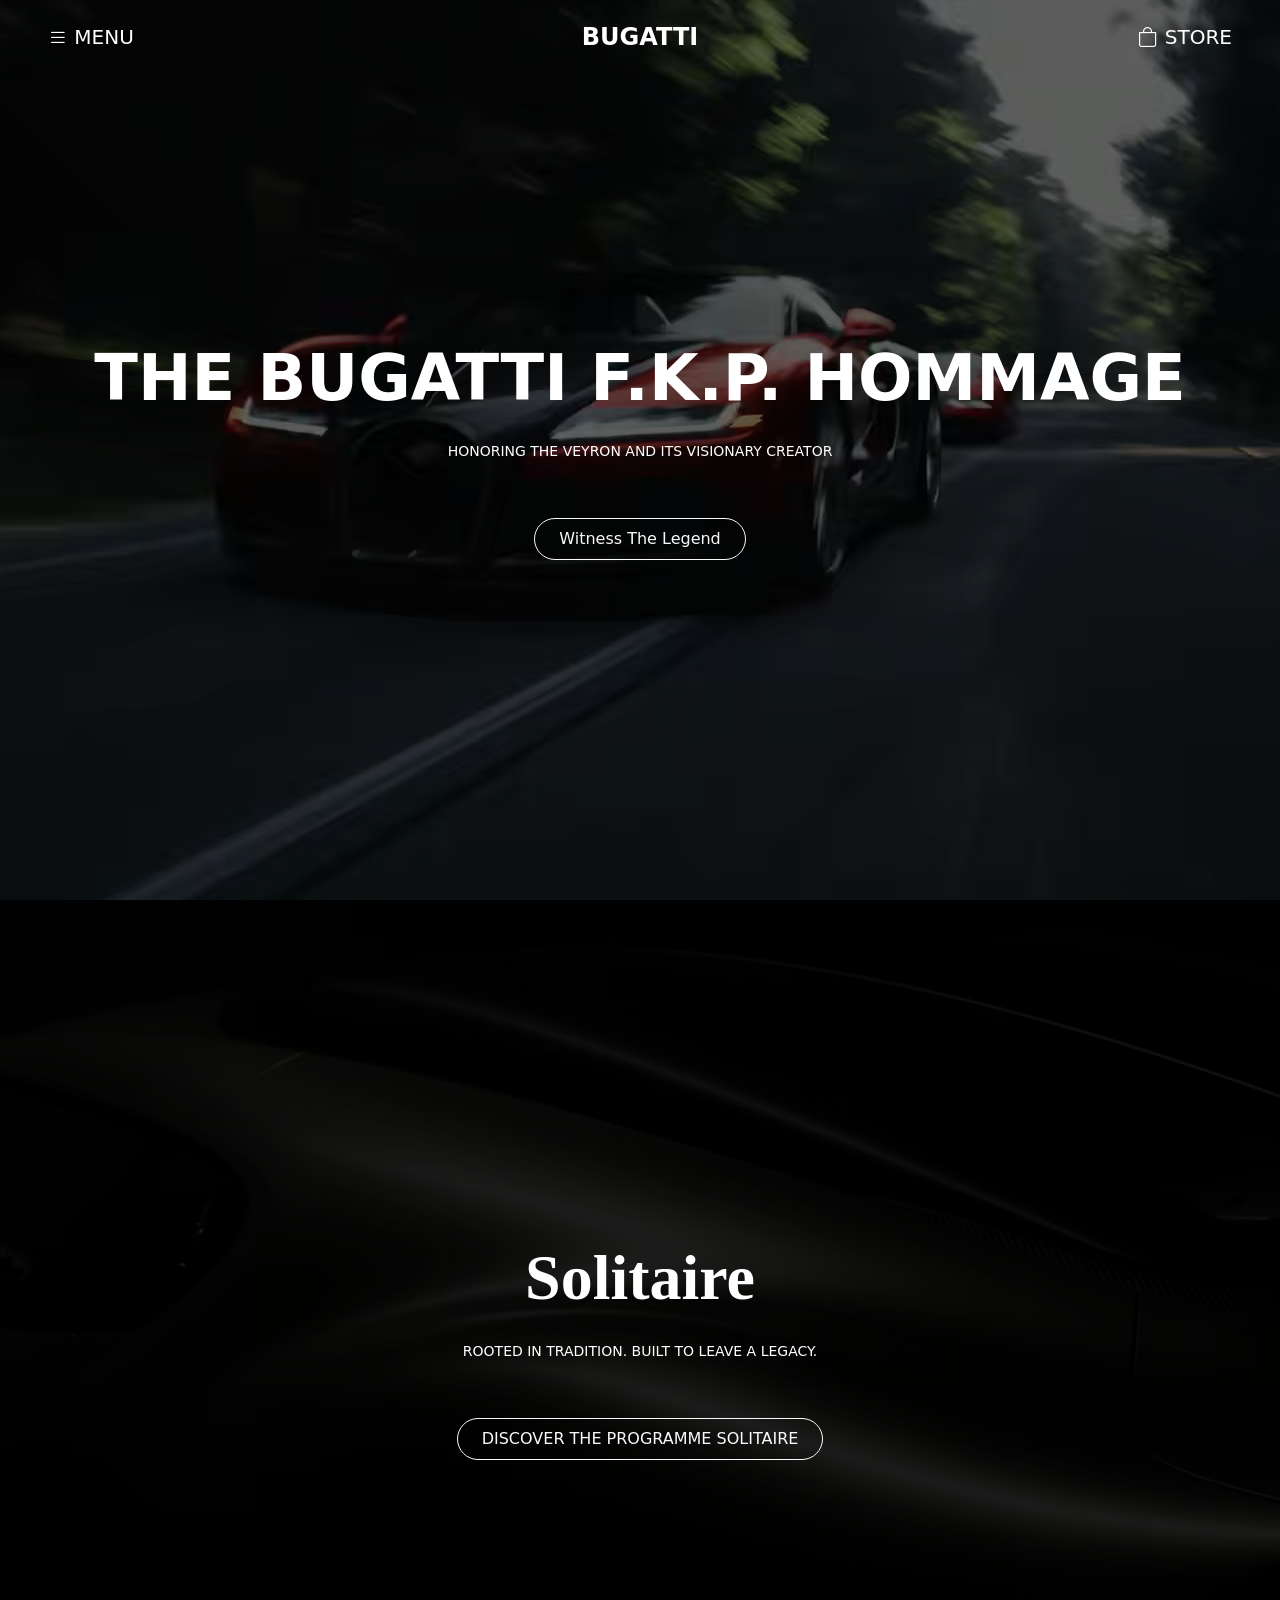
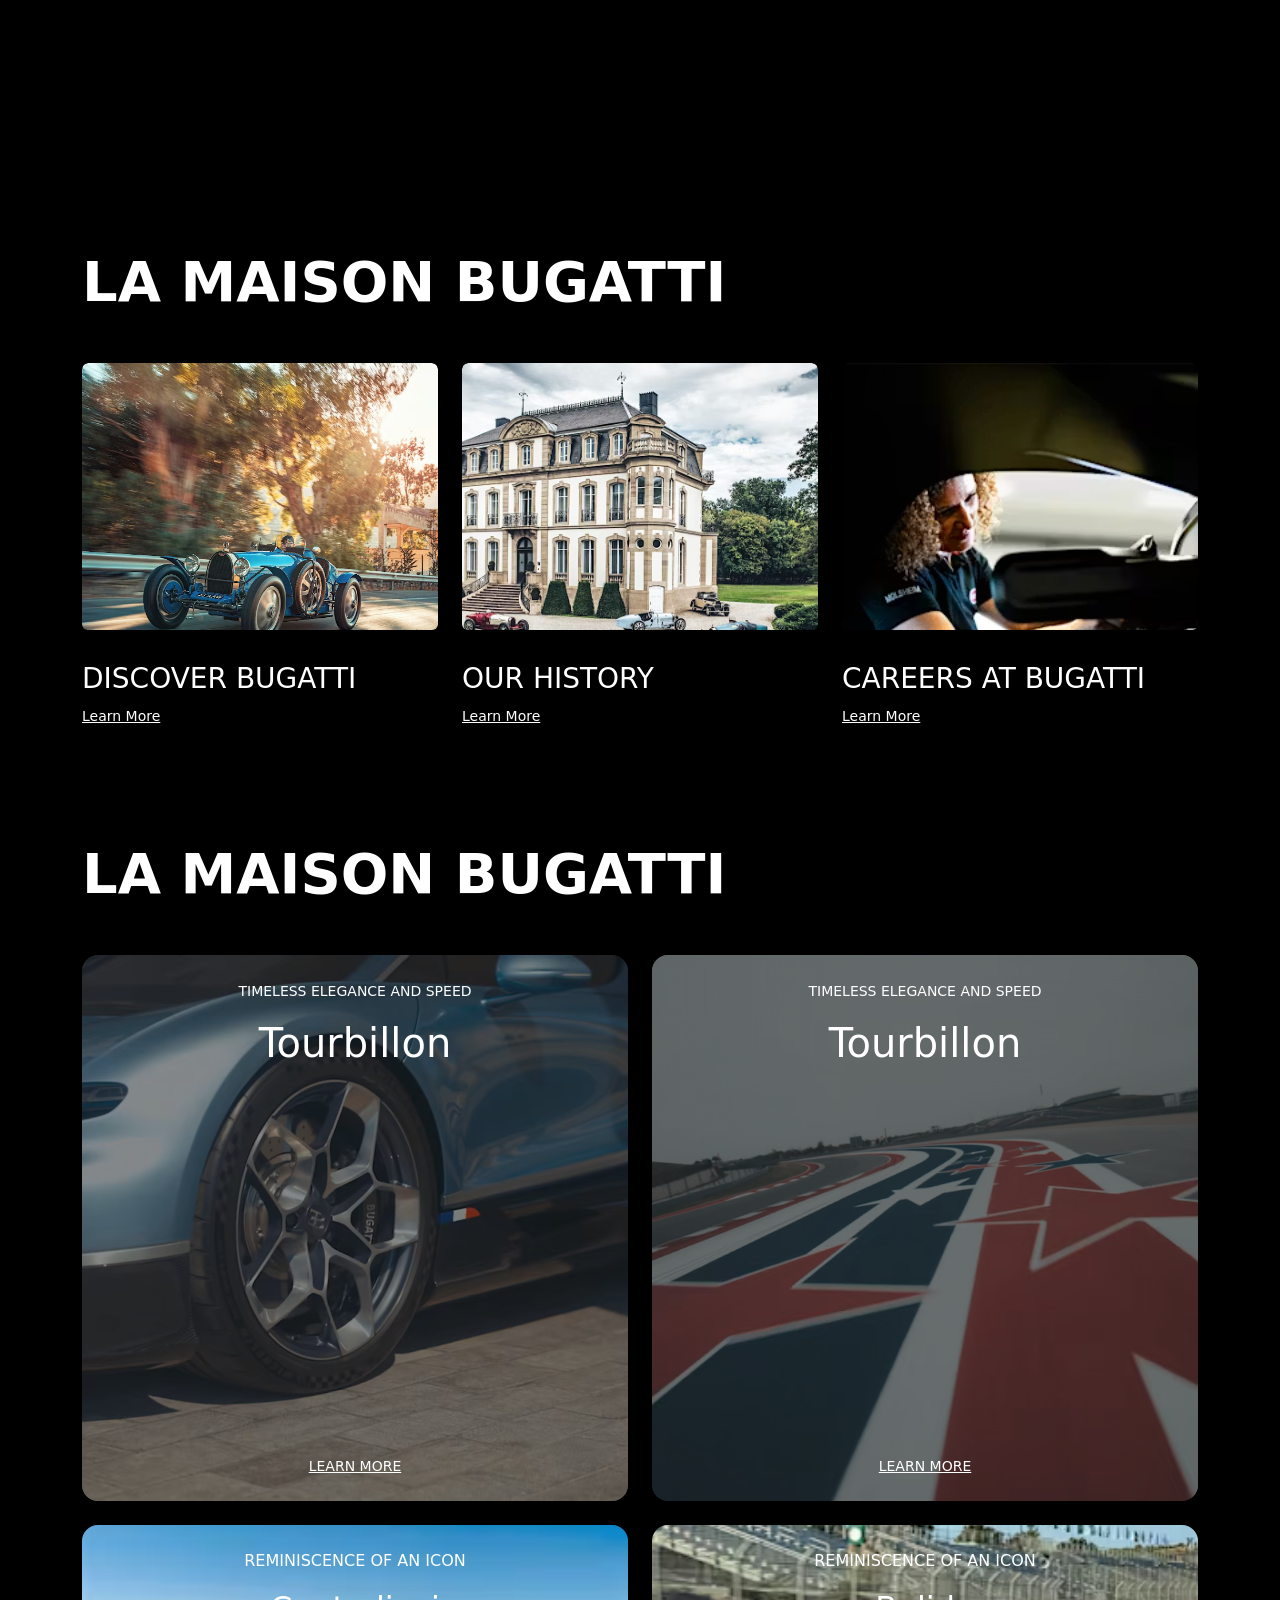
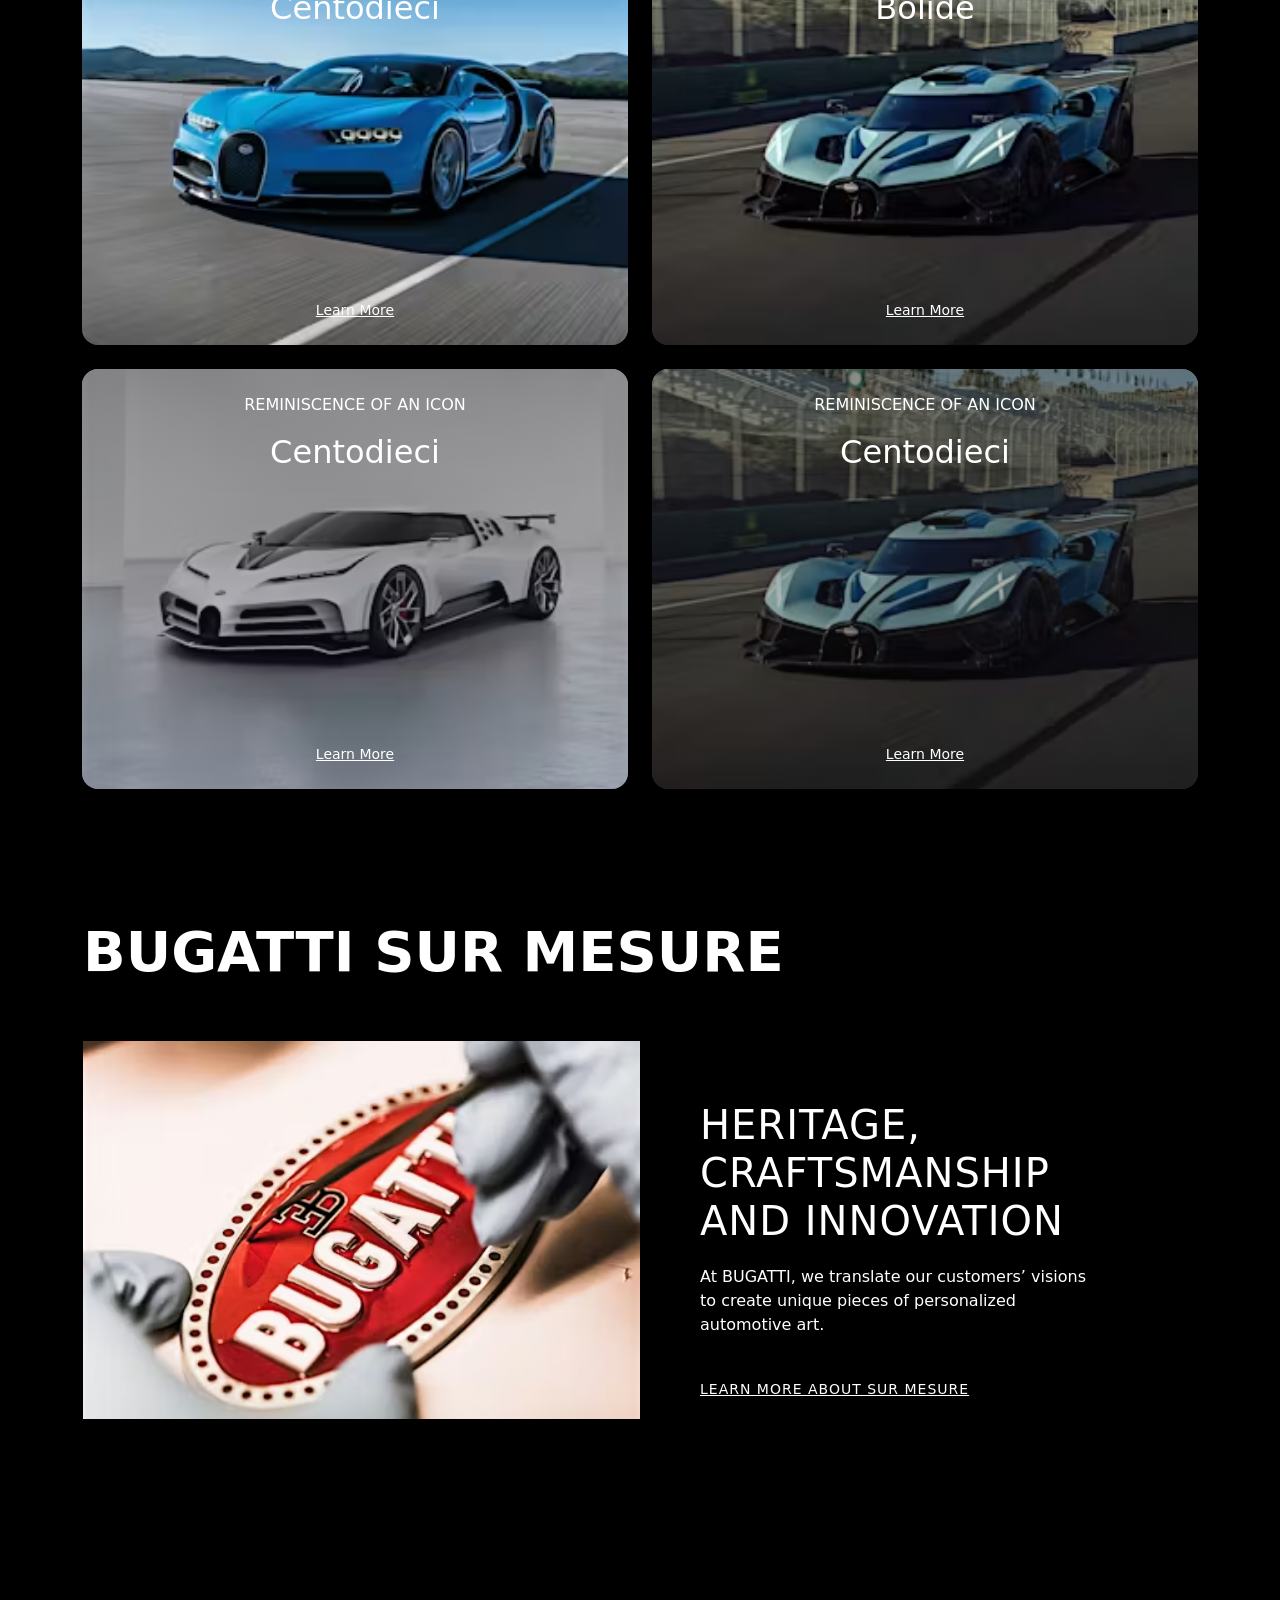
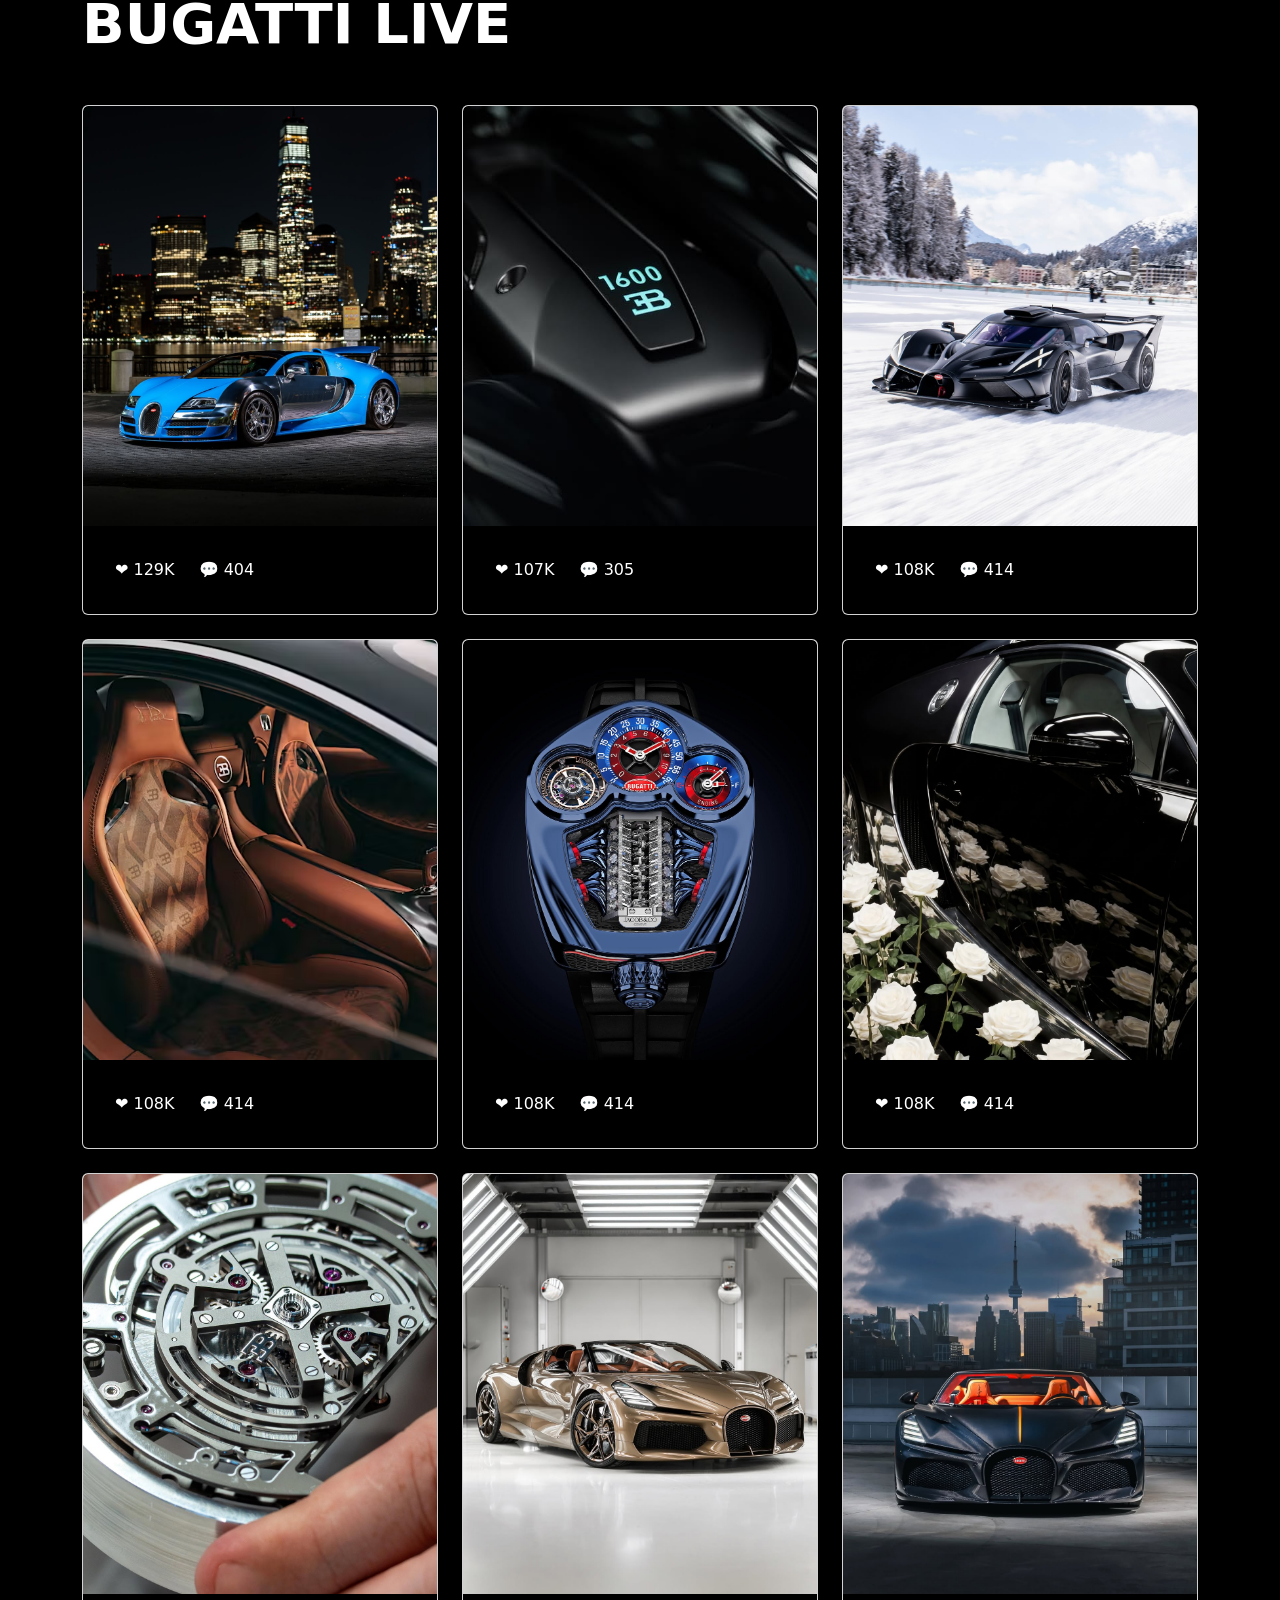
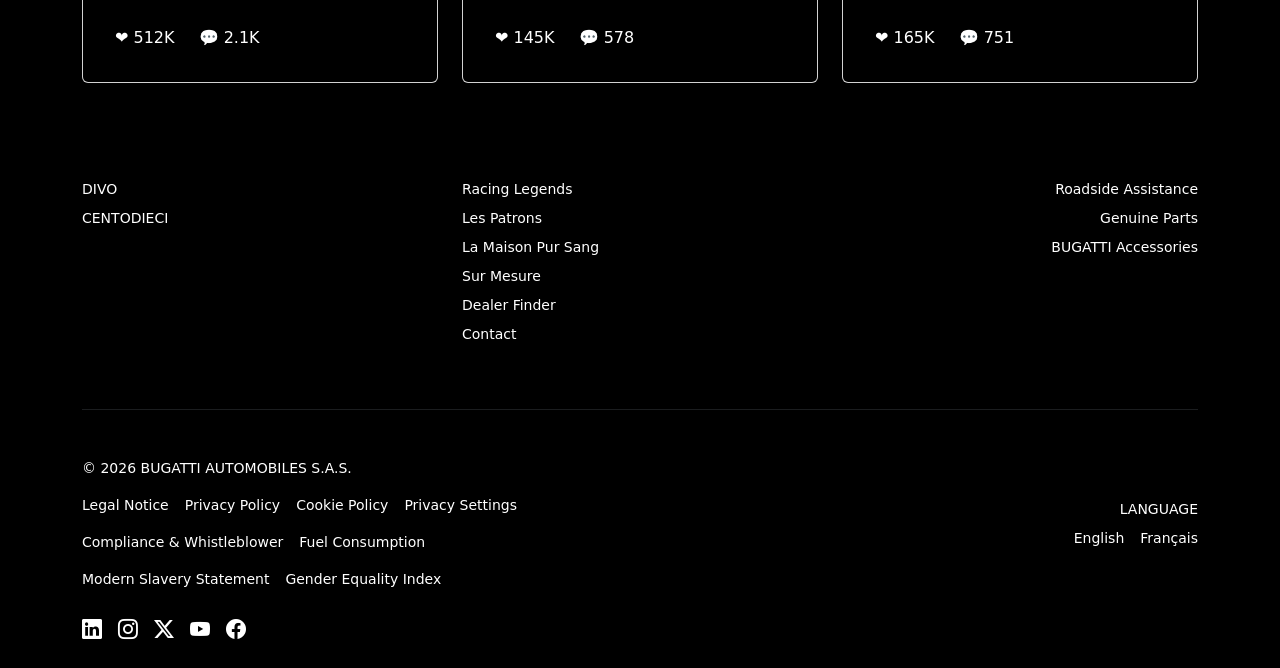
==== commit 726a899c: "social media frame updatee" ====
--- a/index.html
+++ b/index.html
@@ -613,7 +613,7 @@
         <div class="col-12 col-md-6 col-lg-4">
           <div class="card bugatti-card">
             <img
-              src="content/second-page videos/v3.jpg"
+              src="content/second-page videos/v8.jpg"
               class="card-img-top"
               alt="Bugatti"
             />
@@ -626,10 +626,12 @@
             </div>
           </div>
         </div>
+
+        <!-- card 4 -->
         <div class="col-12 col-md-6 col-lg-4">
           <div class="card bugatti-card">
             <img
-              src="content/second-page videos/v3.jpg"
+              src="content/second-page videos/third carousel1.avif"
               class="card-img-top"
               alt="Bugatti"
             />
@@ -642,10 +644,12 @@
             </div>
           </div>
         </div>
+
+        <!-- card 5 -->
         <div class="col-12 col-md-6 col-lg-4">
           <div class="card bugatti-card">
             <img
-              src="content/second-page videos/v4.jpg"
+              src="content/second-page videos/v3.jpg"
               class="card-img-top"
               alt="Bugatti"
             />
@@ -661,7 +665,7 @@
         <div class="col-12 col-md-6 col-lg-4">
           <div class="card bugatti-card">
             <img
-              src="content/second-page videos/v5.jpg"
+              src="content/second-page videos/v4.jpg"
               class="card-img-top"
               alt="Bugatti"
             />
@@ -677,6 +681,38 @@
         <div class="col-12 col-md-6 col-lg-4">
           <div class="card bugatti-card">
             <img
+              src="content/second-page videos/v5.jpg"
+              class="card-img-top"
+              alt="Bugatti"
+            />
+
+            <div class="card-body">
+              <div class="d-flex gap-4 engagement">
+                <div>❤️ <span>512K</span></div>
+                <div>💬 <span>2.1K</span></div>
+              </div>
+            </div>
+          </div>
+        </div>
+        <div class="col-12 col-md-6 col-lg-4">
+          <div class="card bugatti-card">
+            <img
+              src="content/second-page videos/v7.jpg"
+              class="card-img-top"
+              alt="Bugatti"
+            />
+
+            <div class="card-body">
+              <div class="d-flex gap-4 engagement">
+                <div>❤️ <span>145K</span></div>
+                <div>💬 <span>578</span></div>
+              </div>
+            </div>
+          </div>
+        </div>
+        <div class="col-12 col-md-6 col-lg-4">
+          <div class="card bugatti-card">
+            <img
               src="content/second-page videos/v6.jpg"
               class="card-img-top"
               alt="Bugatti"
@@ -684,8 +720,8 @@
 
             <div class="card-body">
               <div class="d-flex gap-4 engagement">
-                <div>❤️ <span>108K</span></div>
-                <div>💬 <span>414</span></div>
+                <div>❤️ <span>165K</span></div>
+                <div>💬 <span>751</span></div>
               </div>
             </div>
           </div>
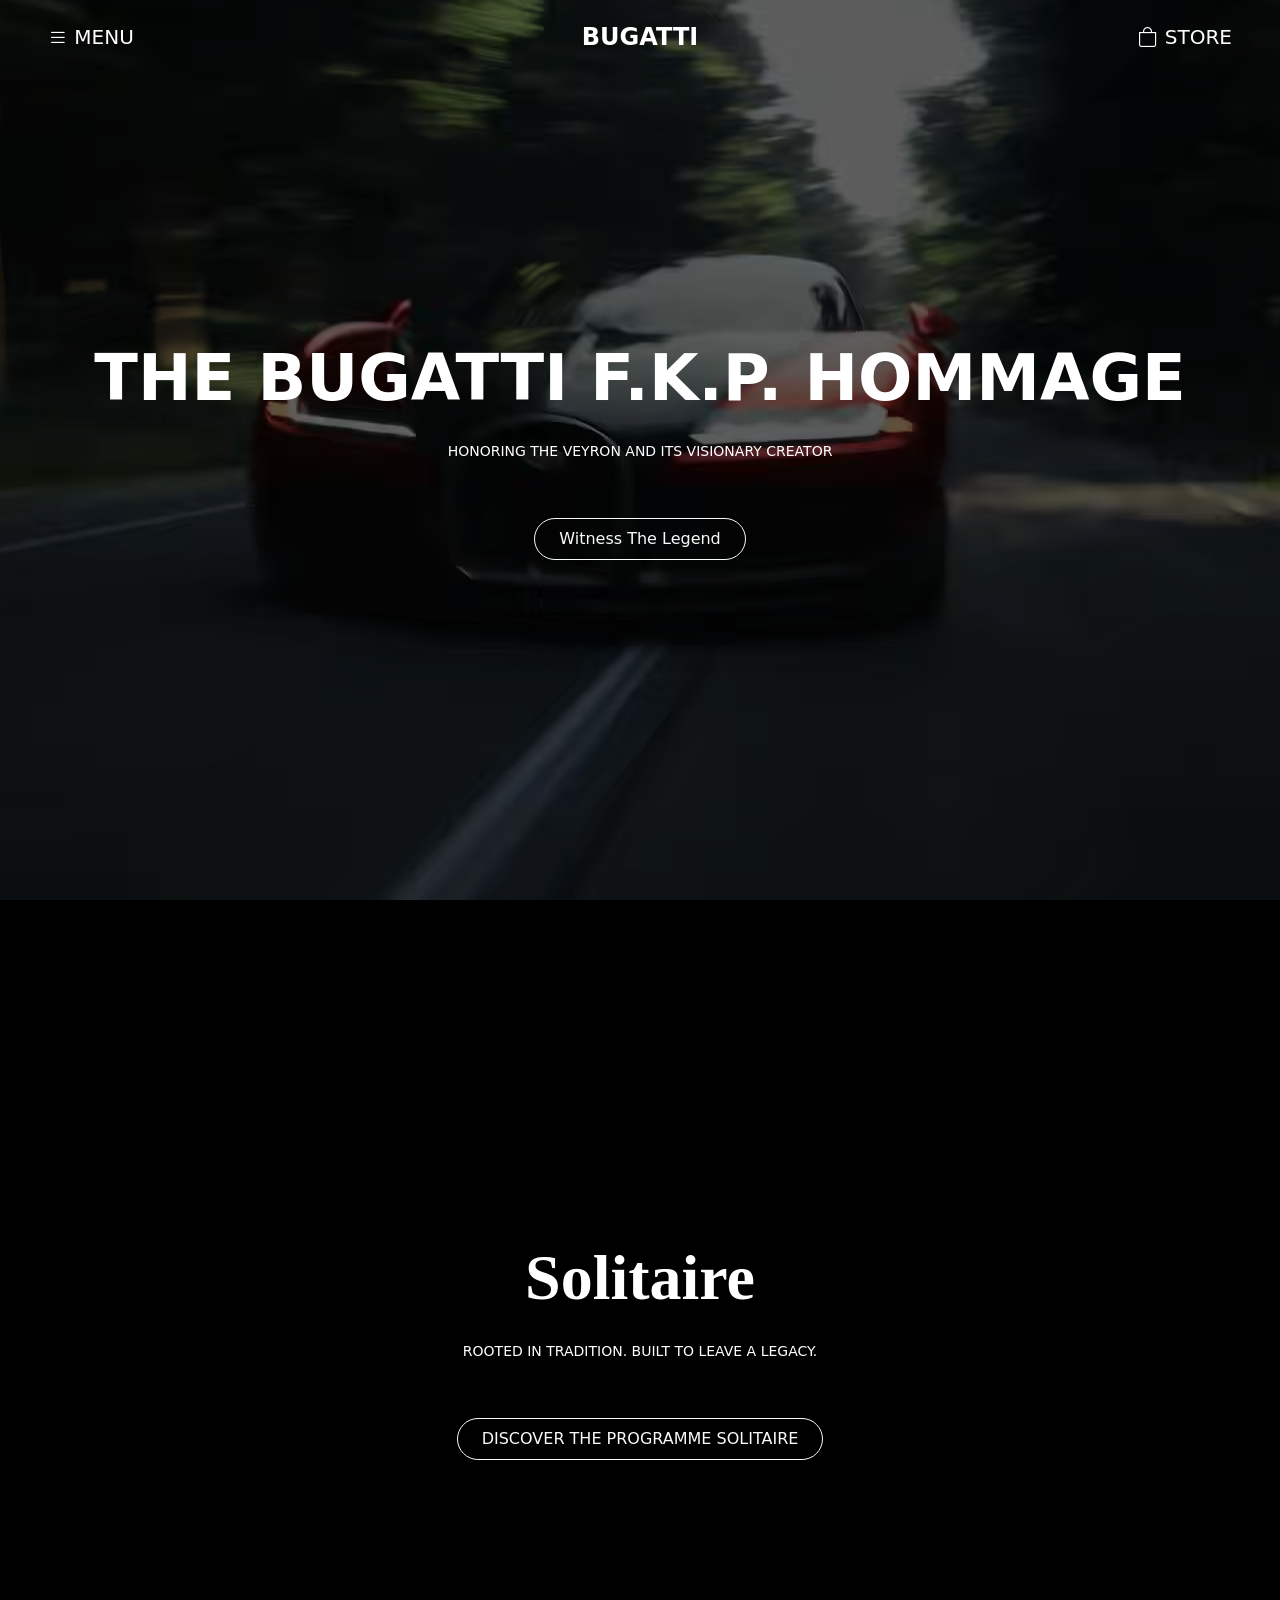
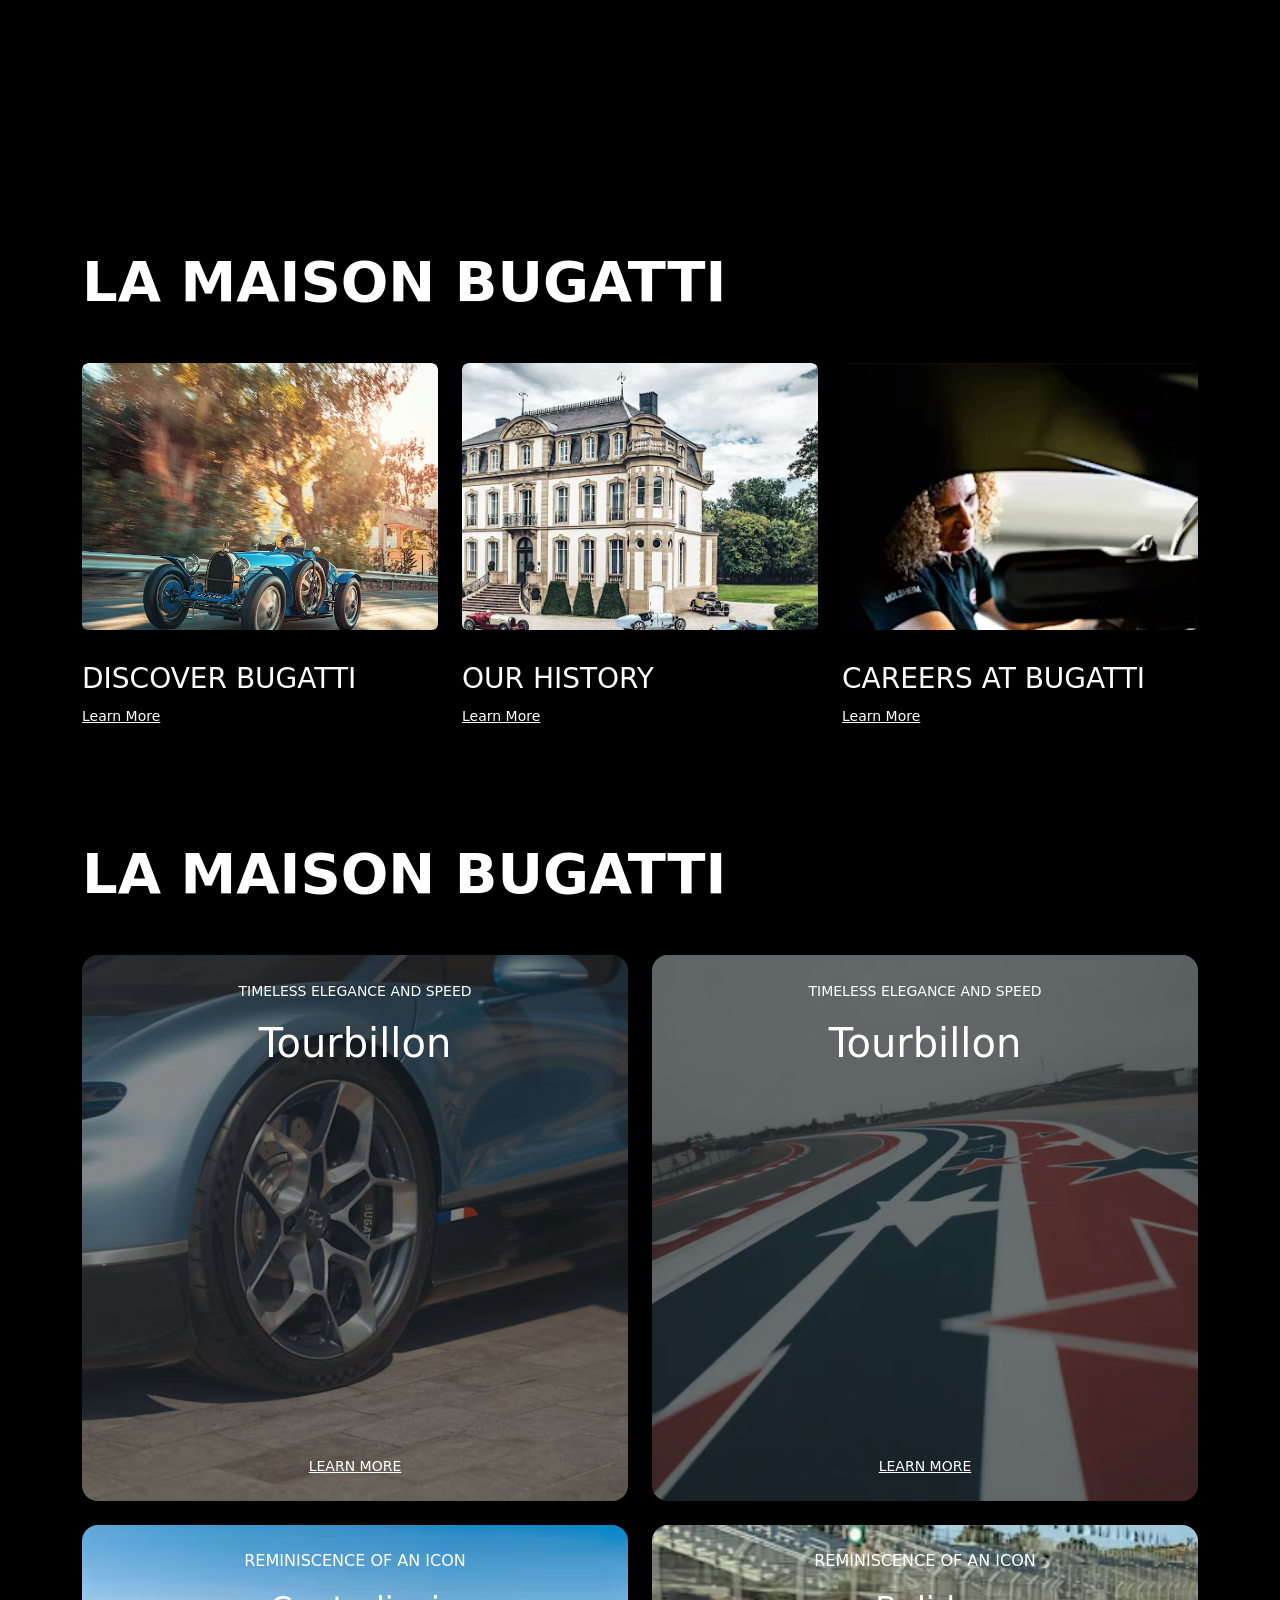
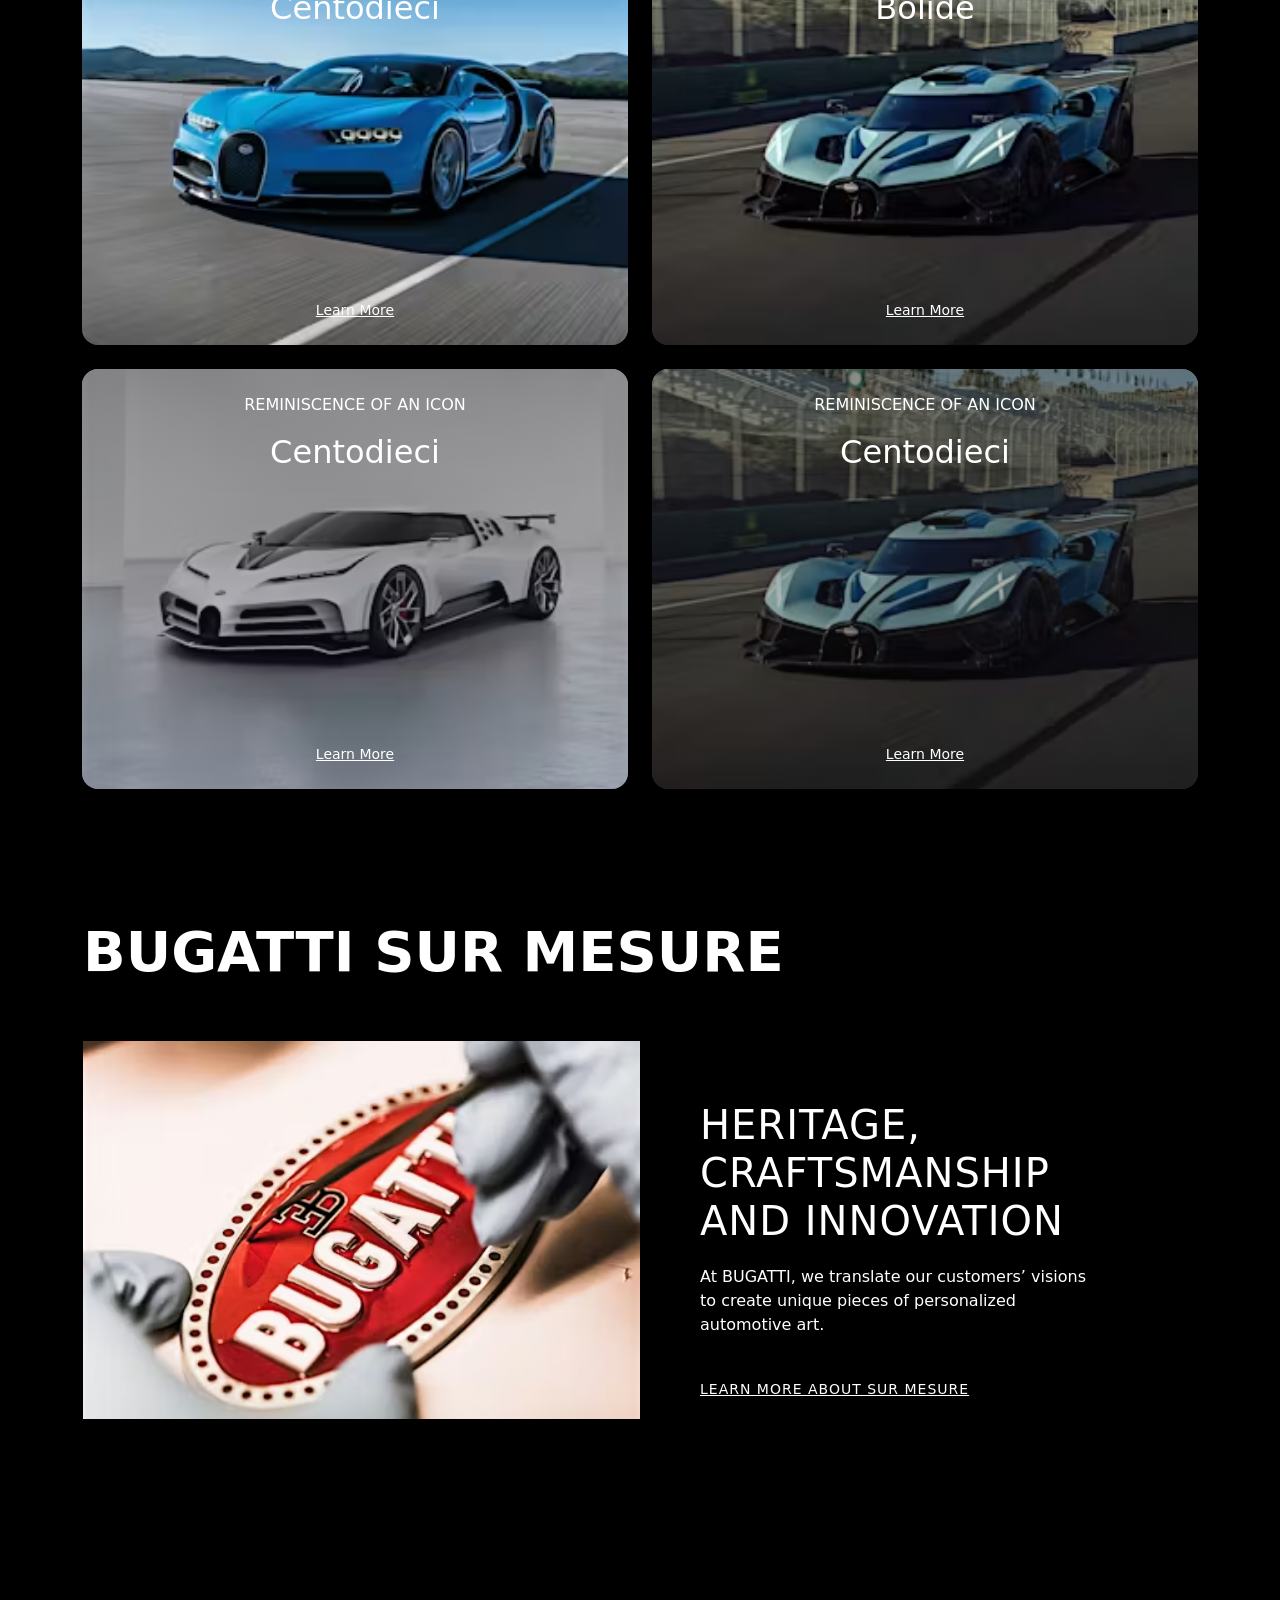
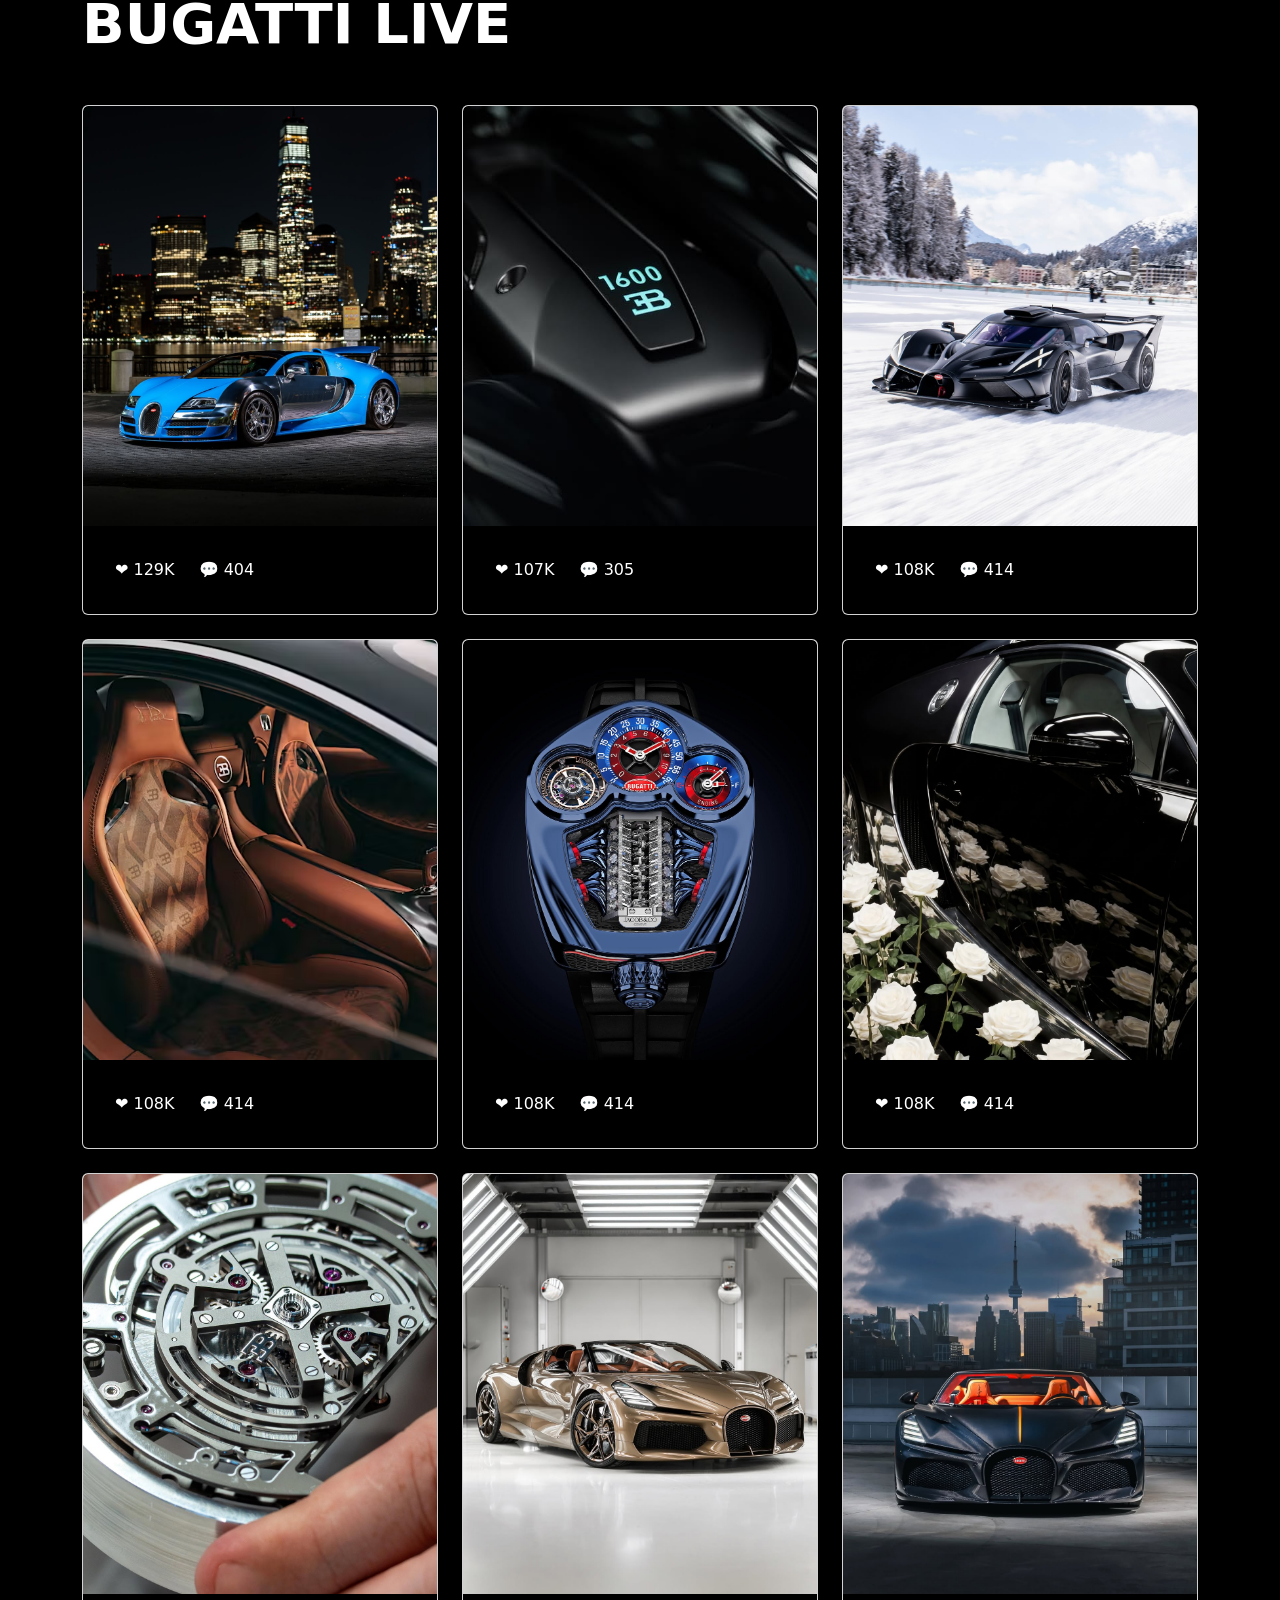
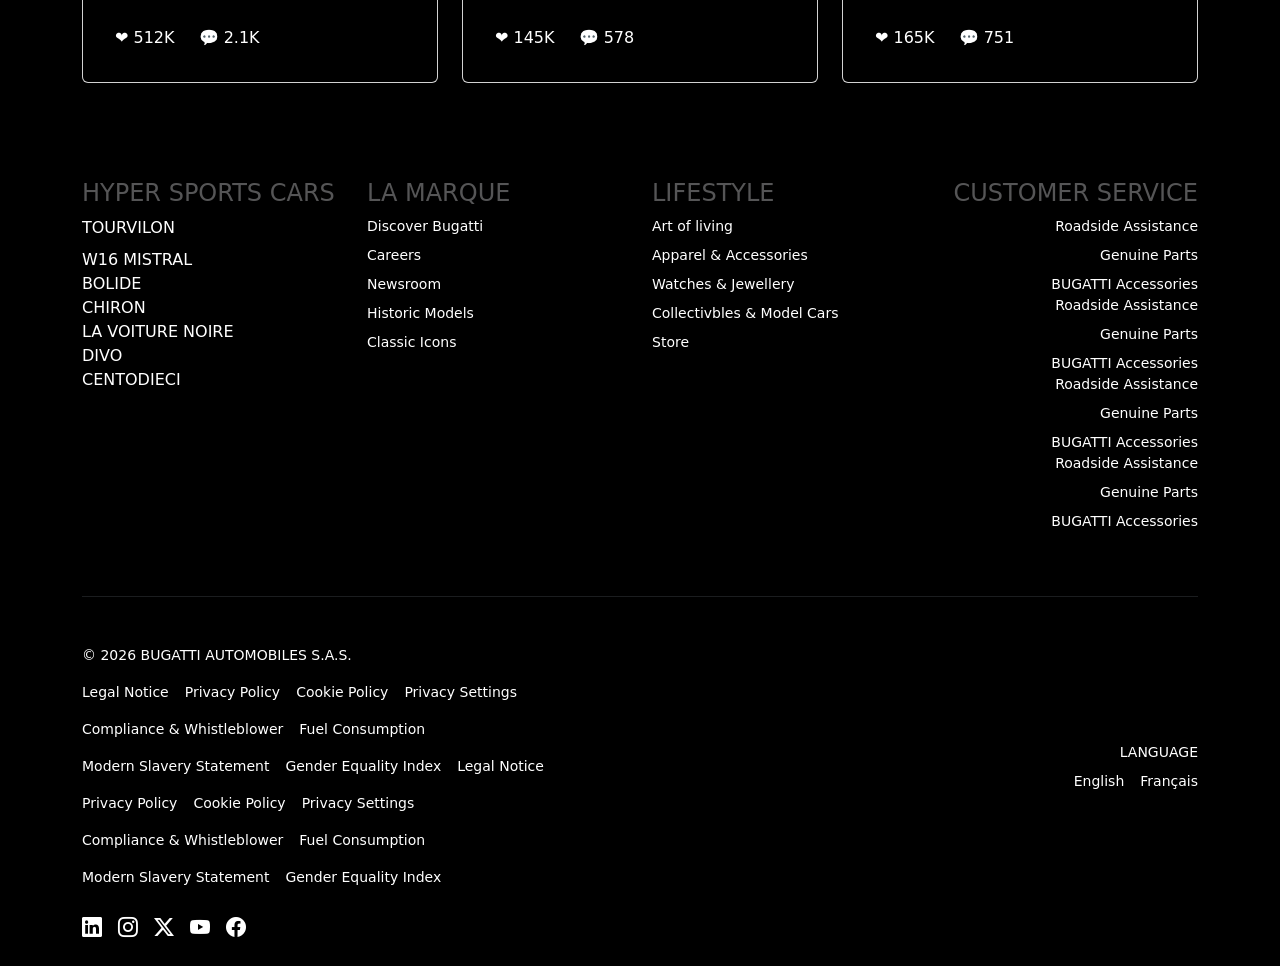
==== commit 0711daca: "footer update" ====
--- a/index.html
+++ b/index.html
@@ -729,61 +729,172 @@
       </div>
     </div>
 
-    <footer class="bg-black text-white pt-5 pb-4">
+<footer class="bg-black text-white pt-5 pb-4">
       <div class="container">
         <!-- Top Links -->
         <div class="row gy-4">
           <!-- Column 1 -->
-          <div class="col-md-4">
+          <div class="col-md-3">
+            <h4
+              class="text-decoration-none text-uppercase text-"
+              style="color: rgba(172, 173, 174, 0.493)"
+            >
+              Hyper Sports Cars
+            </h4>
+            <ul class="list-unstyled text-uppercase">
+              <li class="mb-2">
+                <a href="#" class="text-white text-decoration-none"
+                  >Tourvilon</a
+                >
+              </li>
+              <li>
+                <a href="#" class="text-white text-decoration-none"
+                  >w16 mistral</a
+                >
+              </li>
+              <li>
+                <a href="#" class="text-white text-decoration-none">bolide</a>
+              </li>
+              <li>
+                <a href="#" class="text-white text-decoration-none">chiron</a>
+              </li>
+              <li>
+                <a href="#" class="text-white text-decoration-none"
+                  >la voiture noire</a
+                >
+              </li>
+              <li>
+                <a href="#" class="text-white text-decoration-none">divo</a>
+              </li>
+              <li>
+                <a href="#" class="text-white text-decoration-none"
+                  >centodieci</a
+                >
+              </li>
+            </ul>
+          </div>
+
+          <!-- Column 2 -->
+          <div class="col-md-3">
+            <h4
+              class="text-decoration-none text-uppercase text-"
+              style="color: rgba(172, 173, 174, 0.493)"
+            >
+              La Marque
+            </h4>
+
             <ul class="list-unstyled small">
               <li class="mb-2">
-                <a href="#" class="text-white text-decoration-none">DIVO</a>
+                <a href="#" class="text-white text-decoration-none"
+                  >Discover Bugatti</a
+                >
+              </li>
+              <li class="mb-2">
+                <a href="#" class="text-white text-decoration-none">Careers</a>
+              </li>
+              <li class="mb-2">
+                <a href="#" class="text-white text-decoration-none">Newsroom</a>
+              </li>
+              <li class="mb-2">
+                <a href="#" class="text-white text-decoration-none"
+                  >Historic Models</a
+                >
+              </li>
+              <li class="mb-2">
+                <a href="#" class="text-white text-decoration-none"
+                  >Classic Icons</a
+                >
+              </li>
+            </ul>
+          </div>
+          <div class="col-md-3">
+            <h4
+              class="text-decoration-none text-uppercase text-"
+              style="color: rgba(172, 173, 174, 0.493)"
+            >
+              lifestyle
+            </h4>
+            <ul class="list-unstyled small">
+              <li class="mb-2">
+                <a href="#" class="text-white text-decoration-none"
+                  >Art of living</a
+                >
+              </li>
+              <li class="mb-2">
+                <a href="#" class="text-white text-decoration-none"
+                  >Apparel & Accessories</a
+                >
+              </li>
+              <li class="mb-2">
+                <a href="#" class="text-white text-decoration-none"
+                  >Watches & Jewellery</a
+                >
+              </li>
+              <li class="mb-2">
+                <a href="#" class="text-white text-decoration-none"
+                  >Collectivbles & Model Cars</a
+                >
+              </li>
+              <li class="mb-2">
+                <a href="#" class="text-white text-decoration-none">Store</a>
+              </li>
+            </ul>
+          </div>
+
+          <!-- Column 3 -->
+          <div class="col-md-3 text-md-end">
+            <h4
+              class="text-decoration-none text-uppercase text-"
+              style="color: rgba(172, 173, 174, 0.493)"
+            >
+              customer service
+            </h4>
+            <ul class="list-unstyled small">
+              <li class="mb-2">
+                <a href="#" class="text-white text-decoration-none"
+                  >Roadside Assistance</a
+                >
+              </li>
+              <li class="mb-2">
+                <a href="#" class="text-white text-decoration-none"
+                  >Genuine Parts</a
+                >
               </li>
               <li>
                 <a href="#" class="text-white text-decoration-none"
-                  >CENTODIECI</a
-                >
-              </li>
-            </ul>
-          </div>
-
-          <!-- Column 2 -->
-          <div class="col-md-4">
-            <ul class="list-unstyled small">
-              <li class="mb-2">
-                <a href="#" class="text-white text-decoration-none"
-                  >Racing Legends</a
-                >
-              </li>
-              <li class="mb-2">
-                <a href="#" class="text-white text-decoration-none"
-                  >Les Patrons</a
-                >
-              </li>
-              <li class="mb-2">
-                <a href="#" class="text-white text-decoration-none"
-                  >La Maison Pur Sang</a
-                >
-              </li>
-              <li class="mb-2">
-                <a href="#" class="text-white text-decoration-none"
-                  >Sur Mesure</a
-                >
-              </li>
-              <li class="mb-2">
-                <a href="#" class="text-white text-decoration-none"
-                  >Dealer Finder</a
+                  >BUGATTI Accessories</a
+                >
+              </li>
+              <li class="mb-2">
+                <a href="#" class="text-white text-decoration-none"
+                  >Roadside Assistance</a
+                >
+              </li>
+              <li class="mb-2">
+                <a href="#" class="text-white text-decoration-none"
+                  >Genuine Parts</a
                 >
               </li>
               <li>
-                <a href="#" class="text-white text-decoration-none">Contact</a>
-              </li>
-            </ul>
-          </div>
-
-          <!-- Column 3 -->
-          <div class="col-md-4 text-md-end">
-            <ul class="list-unstyled small">
+                <a href="#" class="text-white text-decoration-none"
+                  >BUGATTI Accessories</a
+                >
+              </li>
+              <li class="mb-2">
+                <a href="#" class="text-white text-decoration-none"
+                  >Roadside Assistance</a
+                >
+              </li>
+              <li class="mb-2">
+                <a href="#" class="text-white text-decoration-none"
+                  >Genuine Parts</a
+                >
+              </li>
+              <li>
+                <a href="#" class="text-white text-decoration-none"
+                  >BUGATTI Accessories</a
+                >
+              </li>
               <li class="mb-2">
                 <a href="#" class="text-white text-decoration-none"
                   >Roadside Assistance</a
@@ -807,12 +918,36 @@
         <hr class="border-secondary my-5" />
 
         <!-- Bottom Section -->
-        <div class="row gy-4 align-items-center">
+        <div class="row gy-8 align-items-center">
           <!-- Copyright -->
           <div class="col-md-6 small">
             <p class="mb-3">© 2026 BUGATTI AUTOMOBILES S.A.S.</p>
 
             <div class="d-flex flex-wrap gap-3">
+              <a href="#" class="text-white text-decoration-none"
+                >Legal Notice</a
+              >
+              <a href="#" class="text-white text-decoration-none"
+                >Privacy Policy</a
+              >
+              <a href="#" class="text-white text-decoration-none"
+                >Cookie Policy</a
+              >
+              <a href="#" class="text-white text-decoration-none"
+                >Privacy Settings</a
+              >
+              <a href="#" class="text-white text-decoration-none"
+                >Compliance & Whistleblower</a
+              >
+              <a href="#" class="text-white text-decoration-none"
+                >Fuel Consumption</a
+              >
+              <a href="#" class="text-white text-decoration-none"
+                >Modern Slavery Statement</a
+              >
+              <a href="#" class="text-white text-decoration-none"
+                >Gender Equality Index</a
+              >
               <a href="#" class="text-white text-decoration-none"
                 >Legal Notice</a
               >
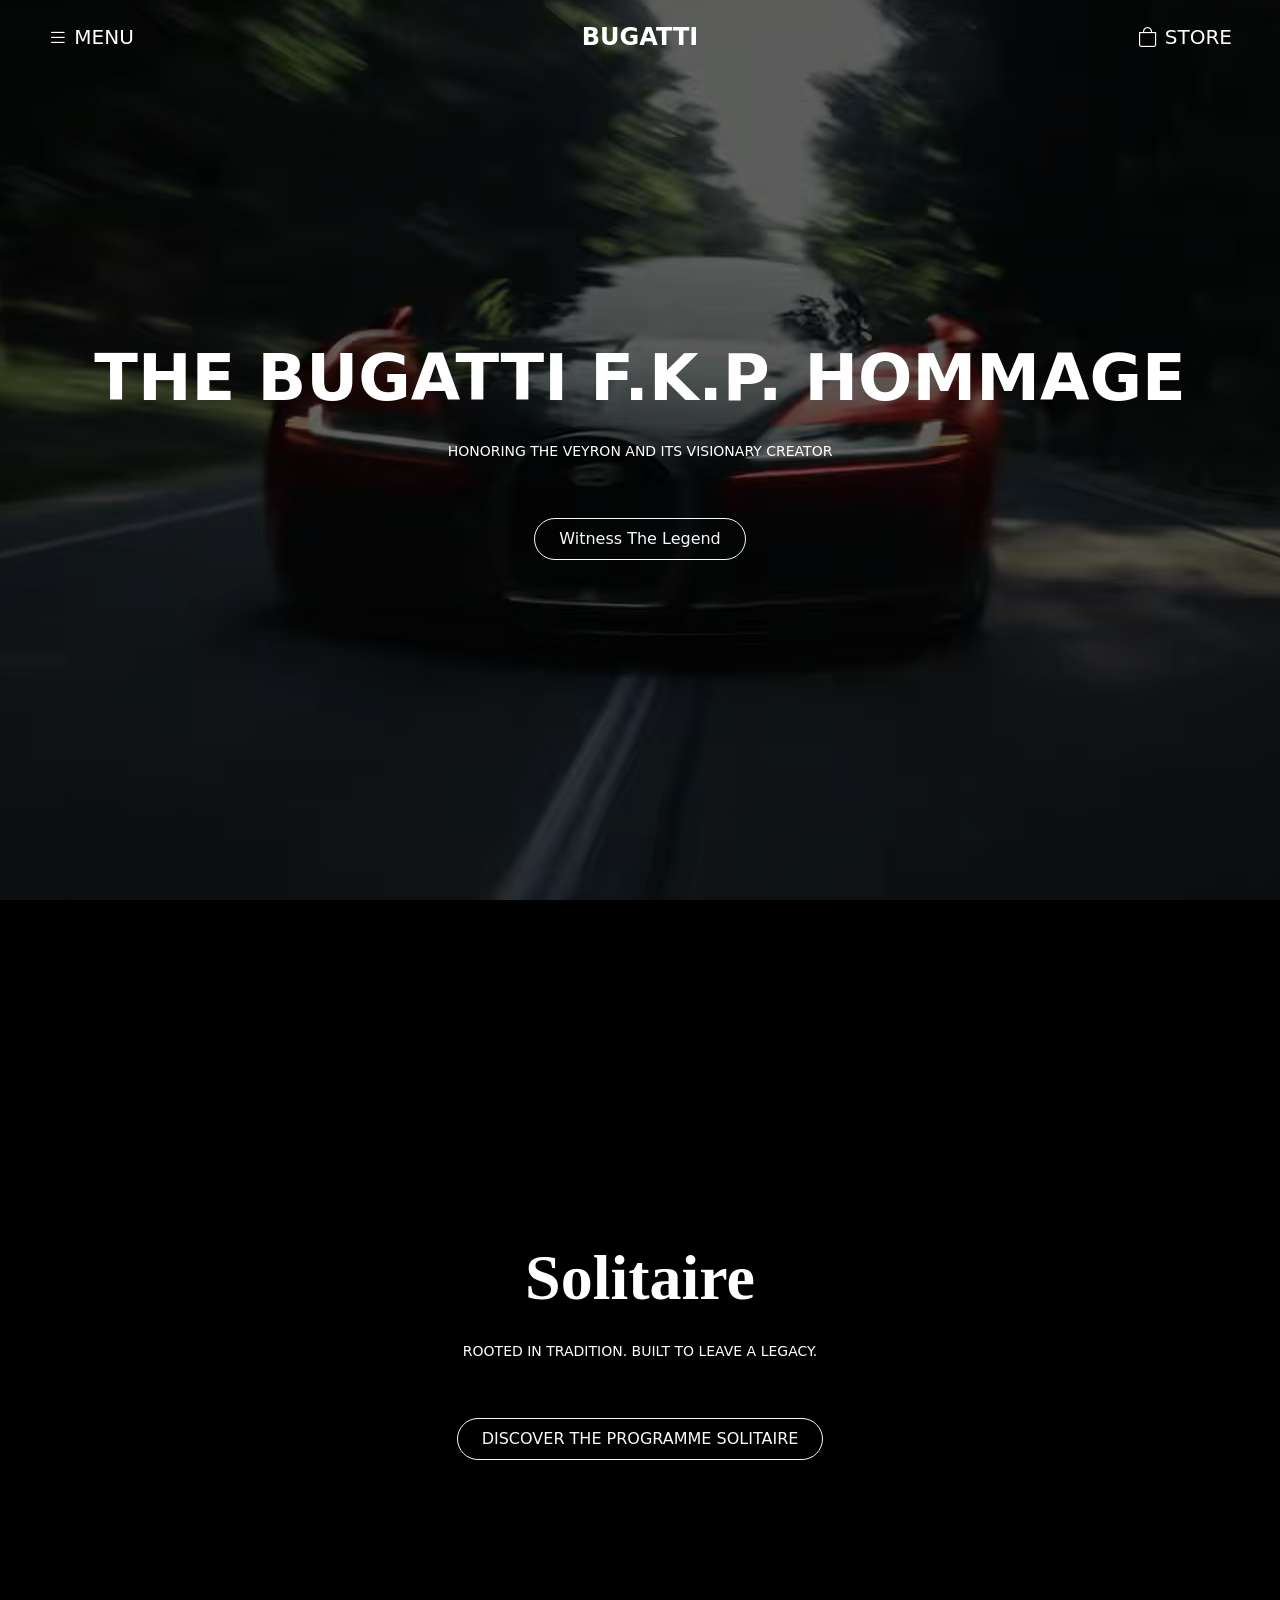
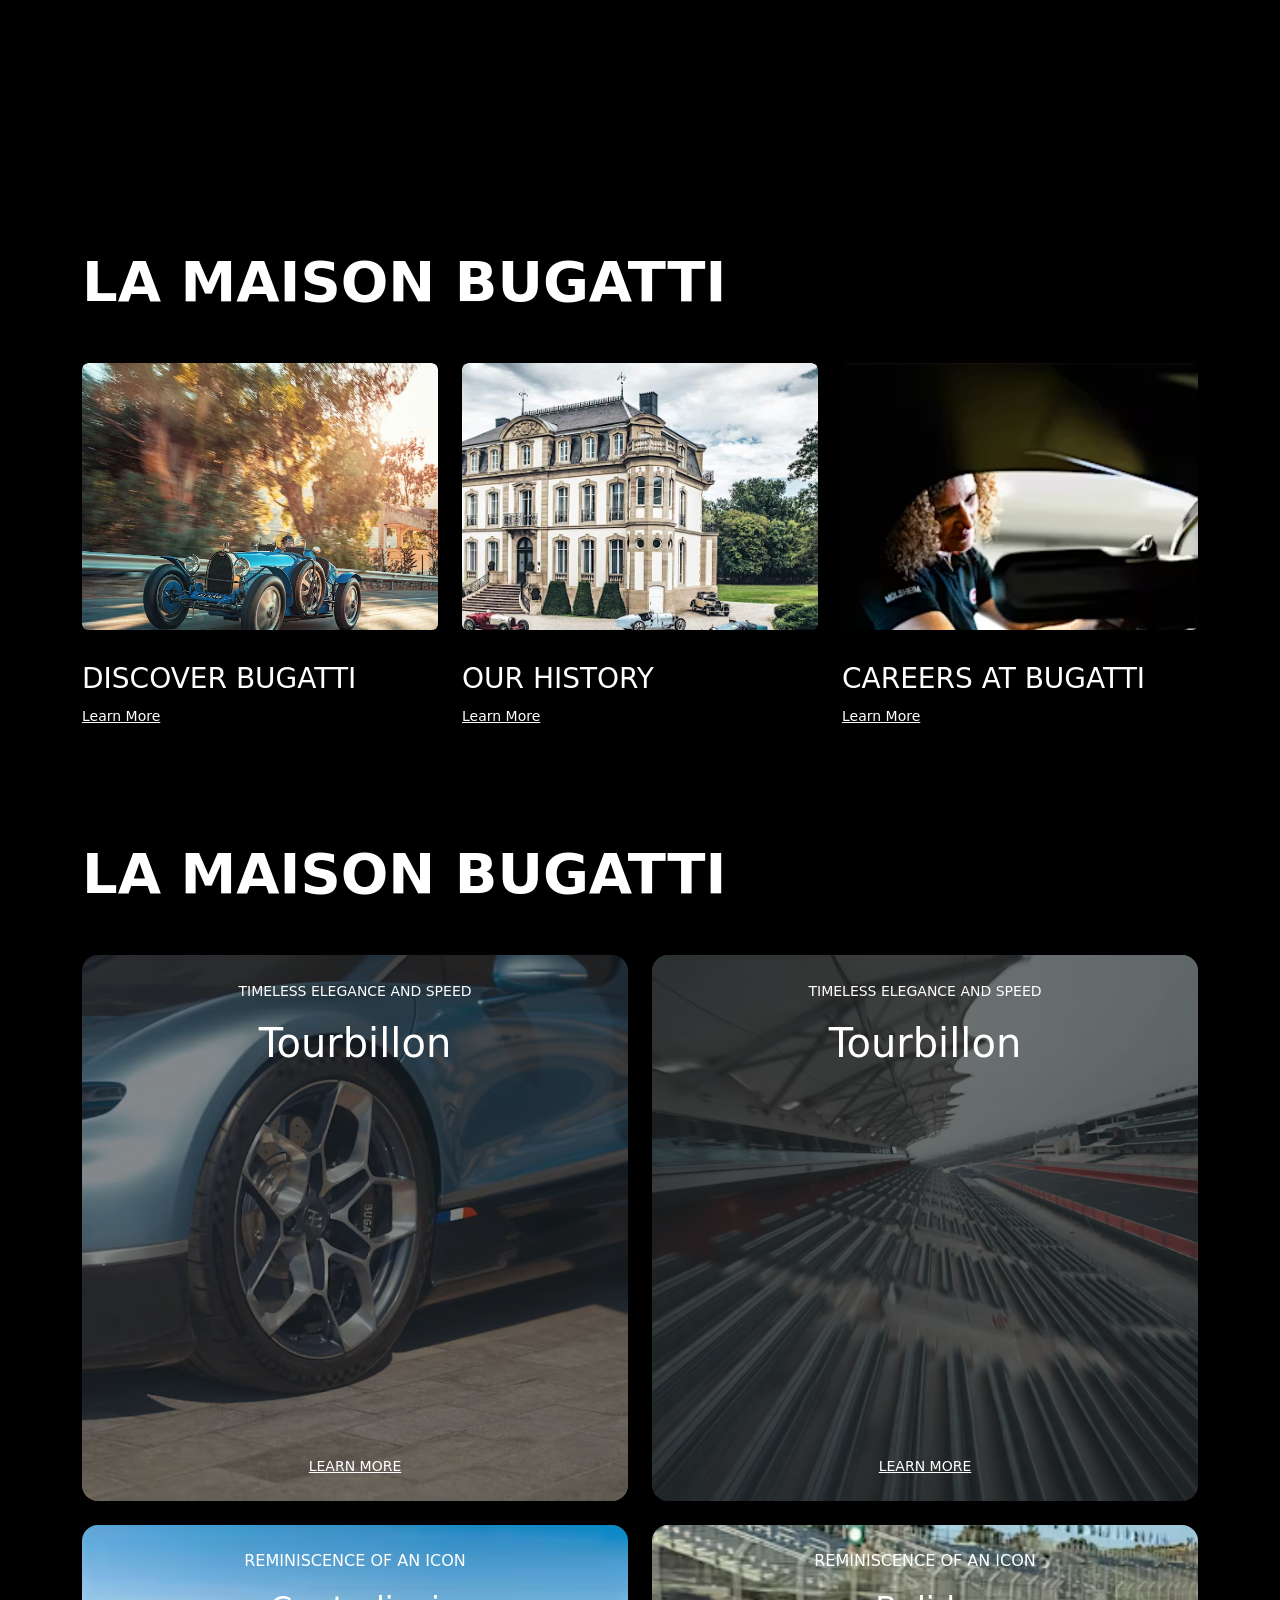
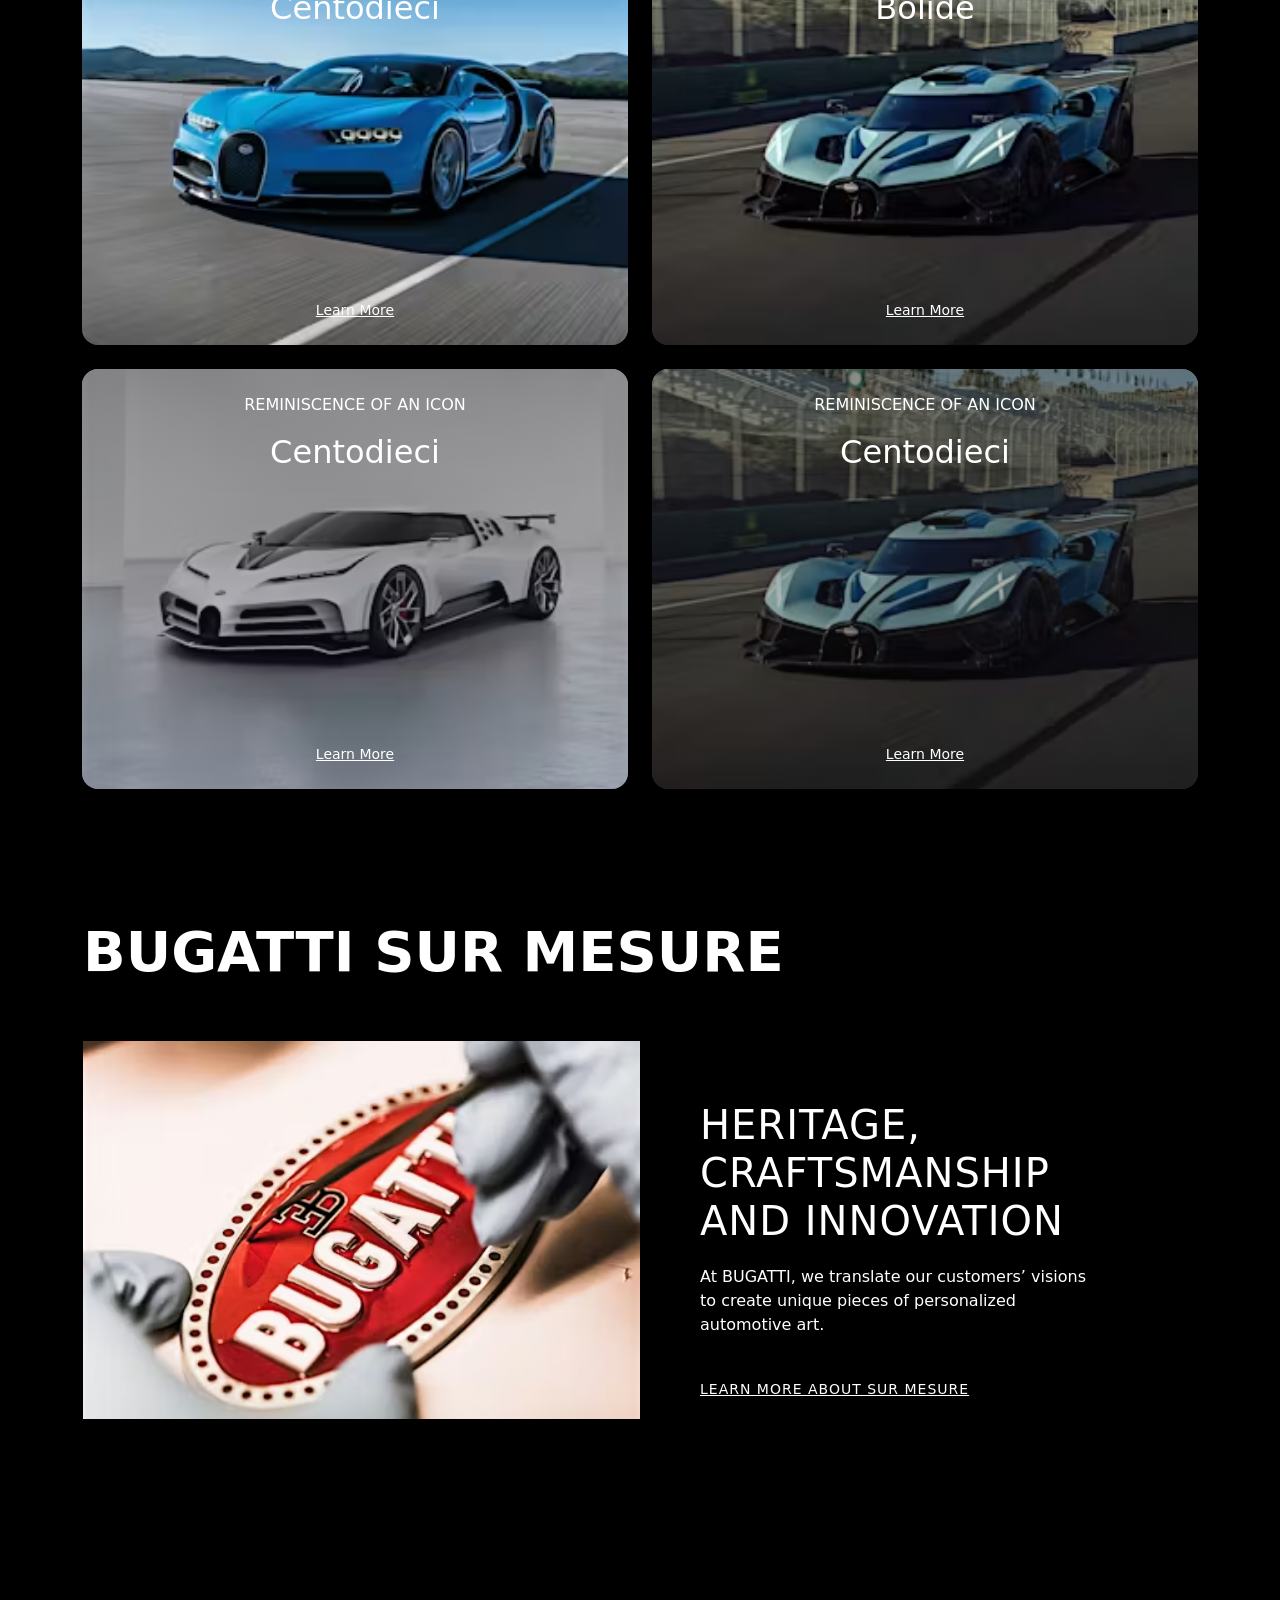
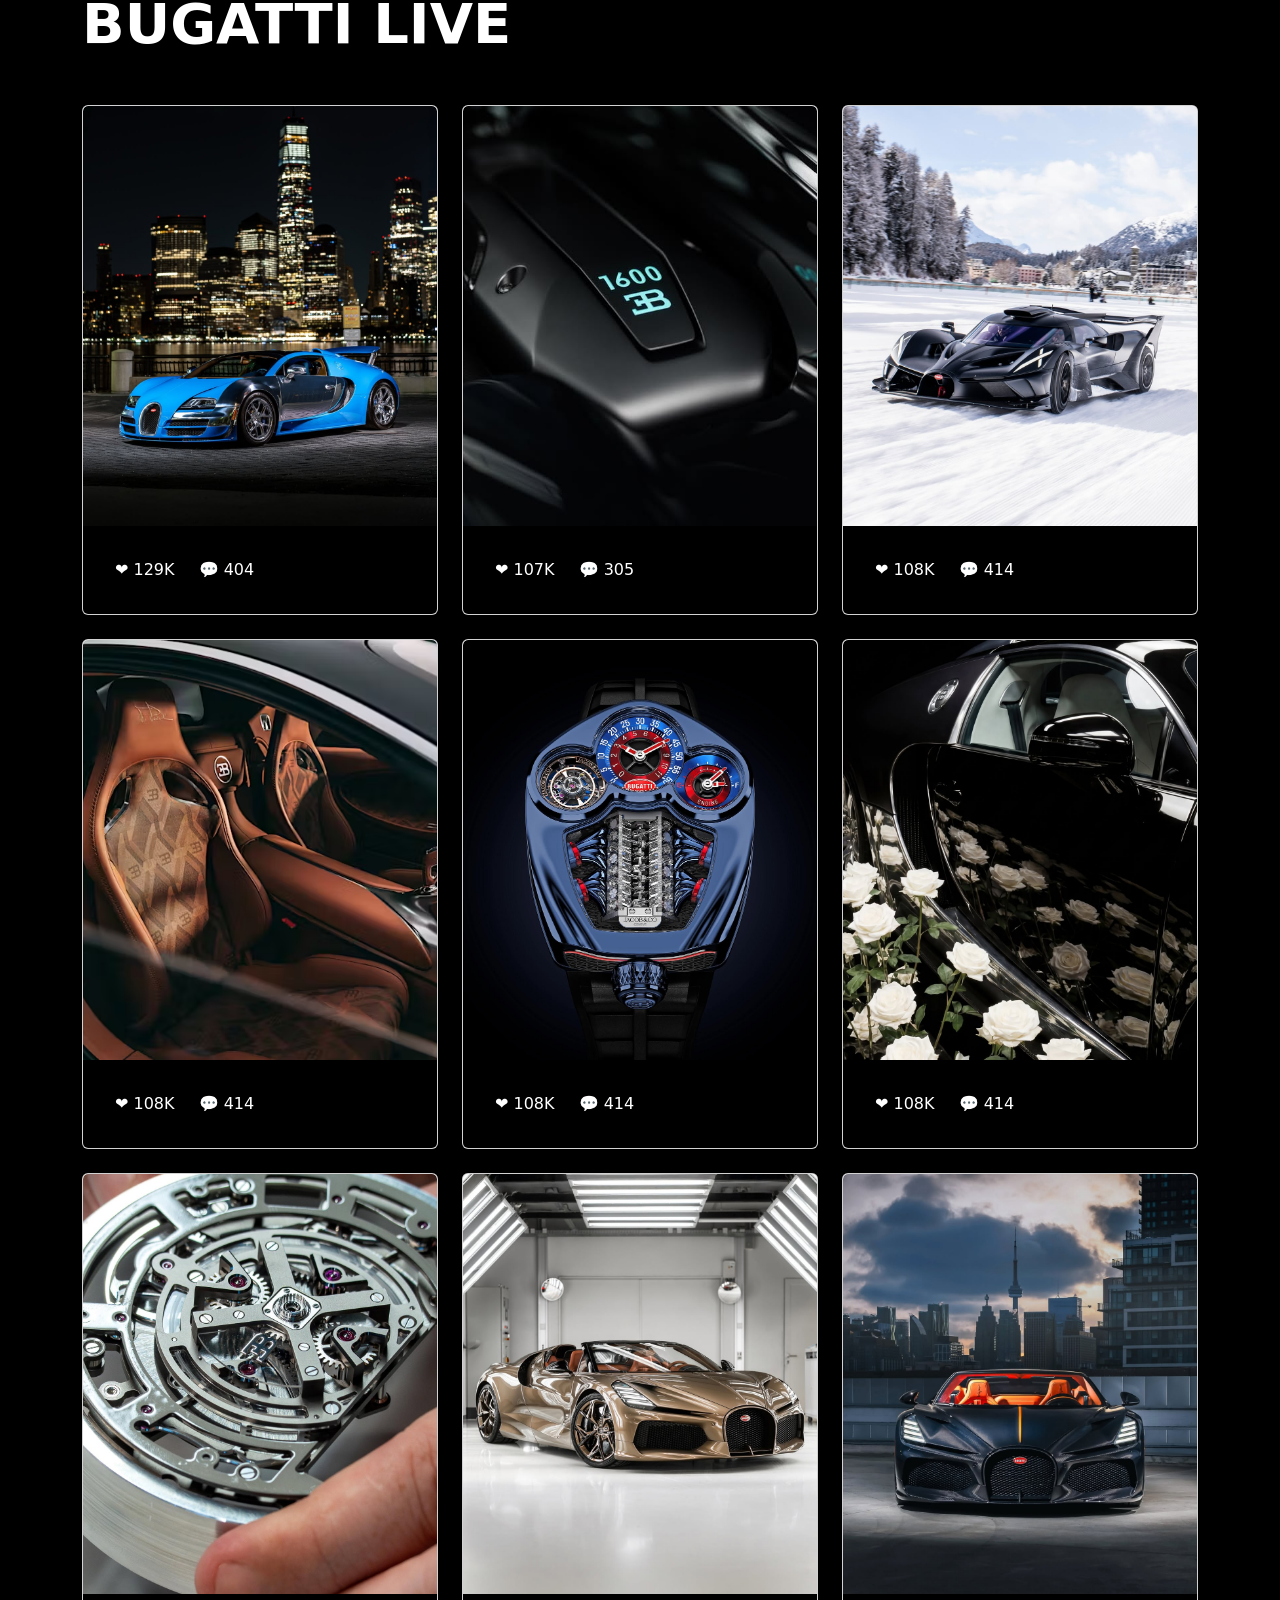
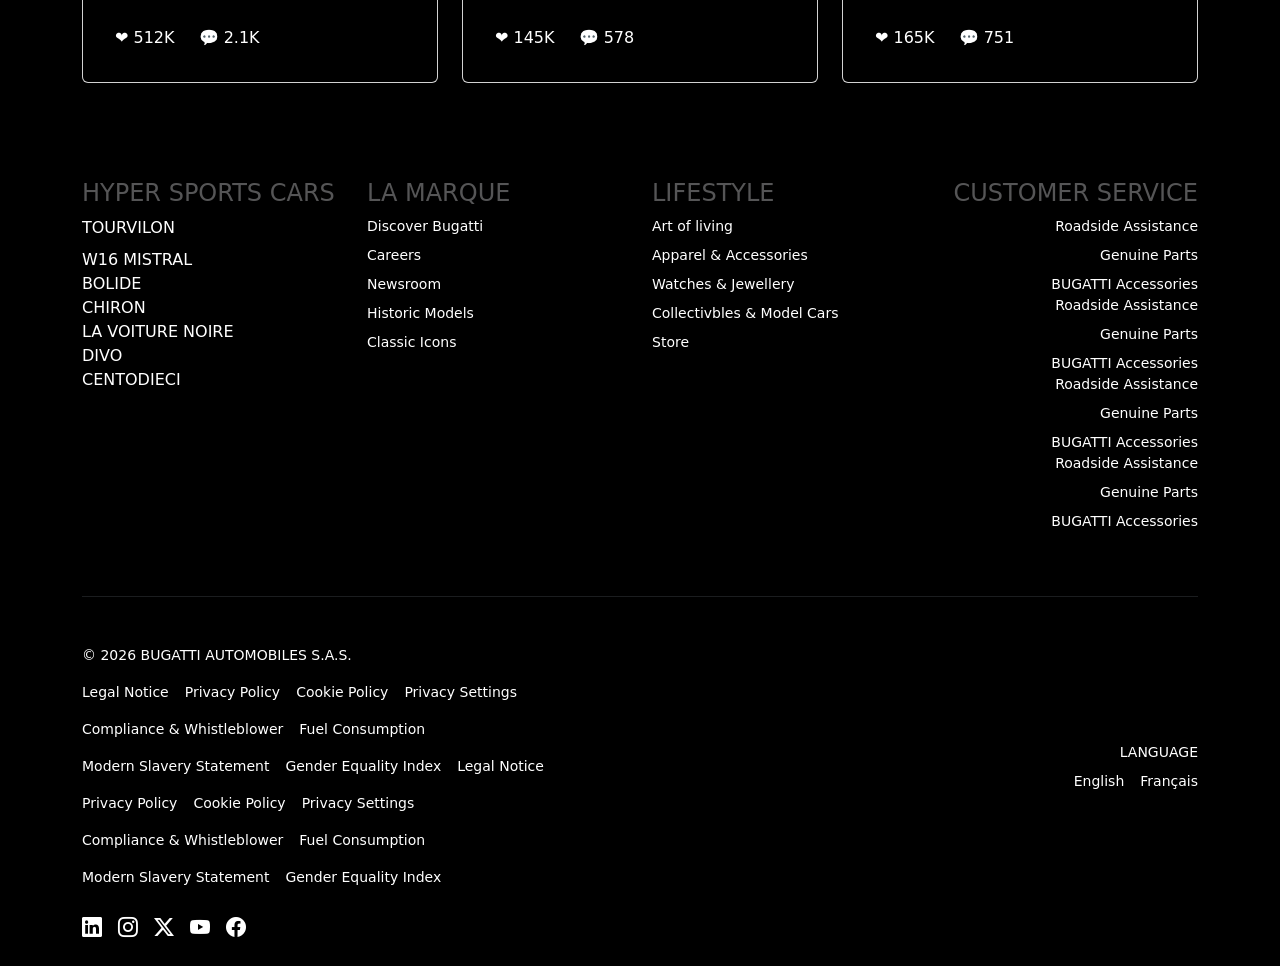
==== commit 902c194b: "title update" ====
--- a/index.html
+++ b/index.html
@@ -2,7 +2,7 @@
 <html lang="en">
   <head>
     <meta charset="UTF-8" />
-    <title>Hero Video</title>
+    <title>Bugatti Official Demo</title>
     <meta name="viewport" content="width=device-width, initial-scale=1" />
     <link rel="stylesheet" href="style.css" />
 
